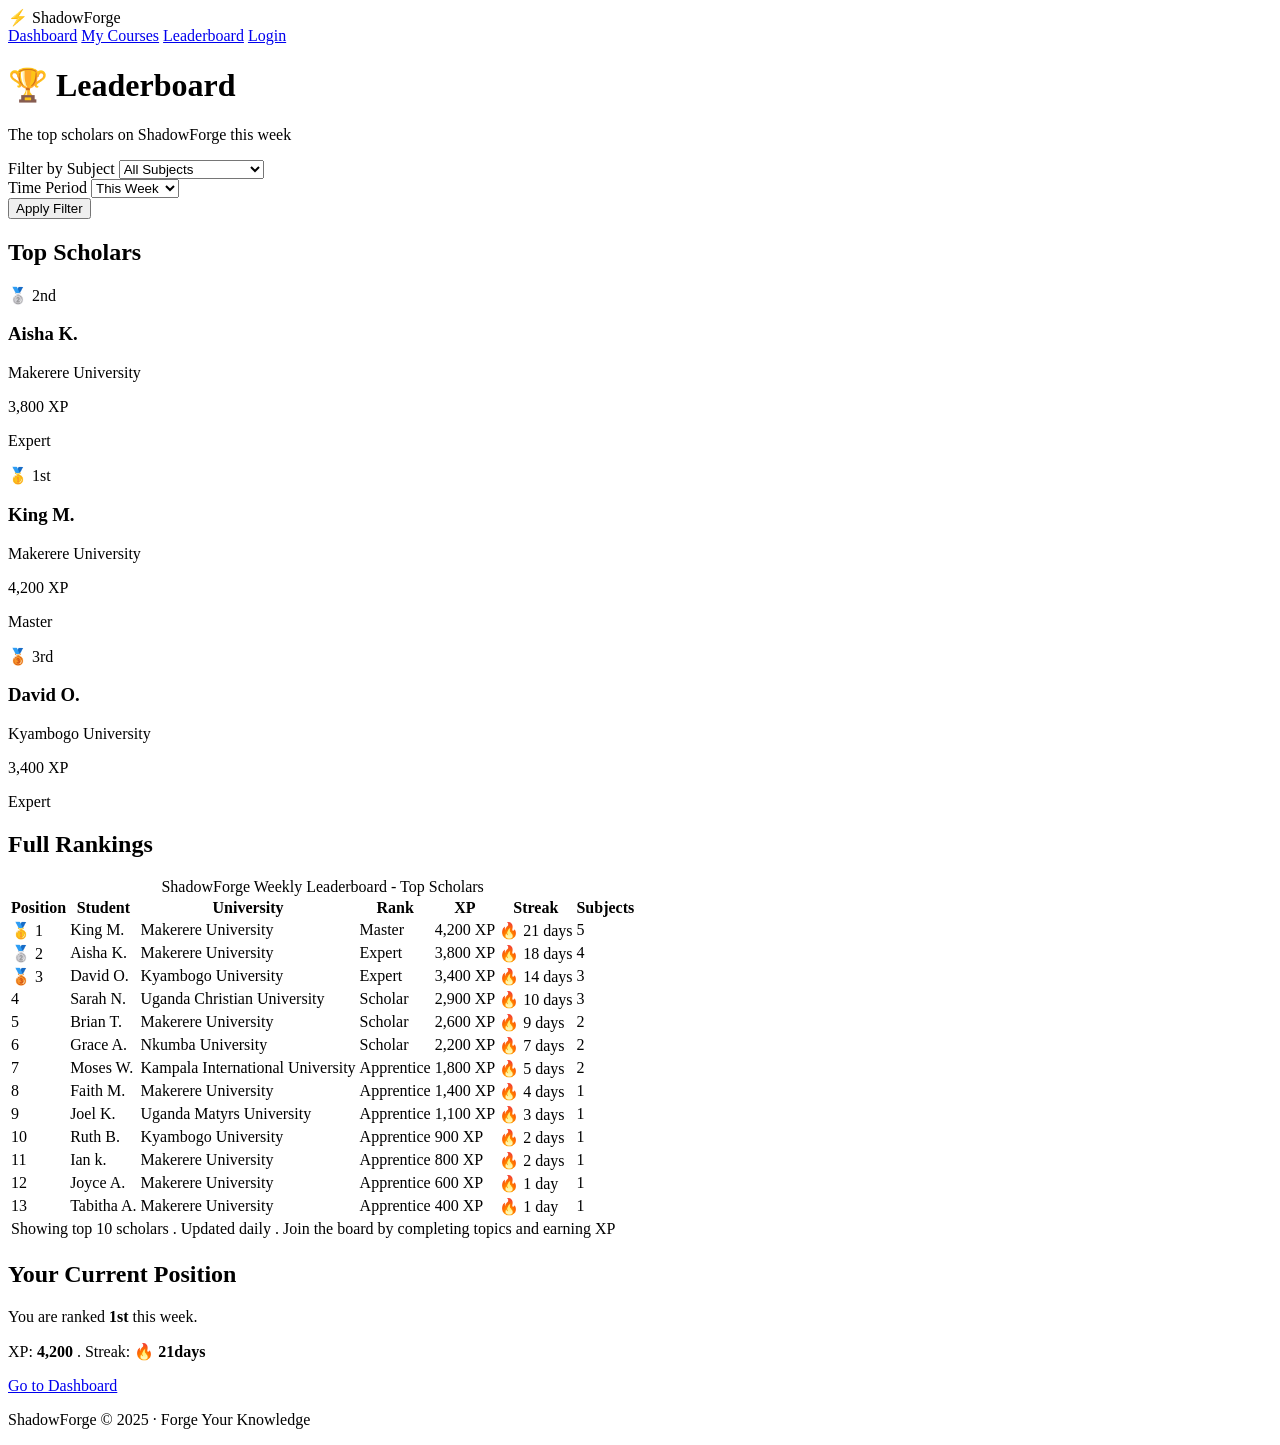
==== leaderboard.html @ e75fffbd "Initial commit - ShadowForge HTML module complete" ====
<!DOCTYPE html>
<html lang="en">

    <head>
        <meta charset="UTF-8">
        <meta name="viewport" content="width=device-width,initial-scale=1.0">
        <title>Leaderboard - ShadowForge</title>
        <link rel="stylesheet" href="css/style.css">
    </head>

    <body>

        <!-- ==== NAVIGATION ==== -->
         <nav>
            <div id="logo">⚡ ShadowForge</div>
            <div id="nav-links">
                <a href="index.html">Dashboard</a>
                <a href="#">My Courses</a>
                <a href="leaderboard.html">Leaderboard</a>
                <a href="login.html">Login</a>
            </div>
         </nav>

         <!-- ==== MAIN CONTENT ==== -->
          <main>

            <!-- Page Header -->
             <header id="page-header">
                <h1>🏆 Leaderboard</h1>
                <p>The top scholars on ShadowForge this week</p>
             </header>

             <!-- Filter Section -->
              <section id="leaderboard-filters">

                <form id="filter-form" action="#" method="GET">

                    <div class="form-group">
                        <label for="filter-subject">Filter by Subject</label>
                        <select id="filter-subject" name="subject">
                            <option value="all">All Subjects</option>
                            <option value="micro">Microeconomics</option>
                            <option value="stats">Satistics</option>
                            <option value="accounting">Financial Accounting</option>
                            <option value="law">Business Law</option>
                            <option value="org">Org. Behavior</option>
                        </select>
                    </div>

                    <div class="form-group">
                        <label for="filter-period">Time Period</label>
                        <select id="filter-period" name="period">
                            <option value="week">This Week</option>
                            <option value="month">This Month</option>
                            <option value="all">All Time</option>
                        </select>
                    </div>
                    
                    <button type="submit">Apply Filter</button>

                </form>

              </section>

              <!-- Top 3 Podium -->
               <section id="podium">
                <h2>Top Scholars</h2>

                <div id="podium-cards">

                    <article class="podium-card" id="second-place">
                        <p class="podium-position">🥈 2nd</p>
                        <h3>Aisha K.</h3>
                        <p class="podium-university">Makerere University</p>
                        <p class="podium-xp">3,800 XP</p>
                        <p class="podium-rank">Expert</p>
                    </article>

                    <article class="podium-card" id="first-place">
                        <p class="podium-position">🥇 1st</p>
                        <h3>King M.</h3>
                        <p class="podium-university">Makerere University</p>
                        <p class="podium-xp">4,200 XP</p>
                        <P class="podium-rank">Master</P>
                    </article>

                    <article class="podium-card" id="third-place">
                        <p class="podium-position">🥉 3rd</p>
                        <h3>David O.</h3>
                        <p class="podium-university">Kyambogo University</p>
                        <p class="podium-xp">3,400 XP</p>
                        <p class="podium-rank">Expert</p> 
                    </article>

                </div>
               </section>

               <!-- Full Leaderboard Table -->

               <h2>Full Rankings</h2>

                    <table id="leaderboard-table">
                        <caption>ShadowForge Weekly Leaderboard - Top Scholars</caption>

                        
                        

                        <thead>
                            <tr>
                                <th>Position</th>
                                <th>Student</th>
                                <th>University</th>
                                <th>Rank</th>
                                <th>XP</th>
                                <th>Streak</th>
                                <th>Subjects</th>
                            </tr>
                        </thead>

                        <tbody>

                            <tr class="leaderboard-row top-three">
                                <td>🥇 1</td>
                                <td>King M.</td>
                                <td>Makerere University</td>
                                <td>Master</td>
                                <td>4,200 XP</td>
                                <td>🔥 21 days</td>
                                <td>5</td>
                            </tr>

                            <tr class="leaderboard-row top-three">
                                <td>🥈 2</td>
                                <td>Aisha K.</td>
                                <td>Makerere University</td>
                                <td>Expert</td>
                                <td>3,800 XP</td>
                                <td>🔥 18 days</td>
                                <td>4</td>
                            </tr>

                            <tr class="leaderboard-row top-three">
                                <td>🥉 3</td>
                                <td>David O.</td>
                                <td>Kyambogo University</td>
                                <td>Expert</td>
                                <td>3,400 XP</td>
                                <td>🔥 14 days</td>
                                <td>3</td>
                            </tr>

                            <tr class="leaderboard-row">
                                <td> 4</td>
                                <td>Sarah N.</td>
                                <td>Uganda Christian University</td>
                                <td>Scholar</td>
                                <td>2,900 XP</td>
                                <td>🔥 10 days</td>
                                <td>3</td>
                            </tr>

                            <tr class="leaderboard-row">
                                <td>5</td>
                                <td>Brian T.</td>
                                <td>Makerere University</td>
                                <td>Scholar</td>
                                <td>2,600 XP</td>
                                <td>🔥 9 days</td>
                                <td>2</td>
                            </tr>

                            <tr class="leaderboard-row">
                                <td>6</td>
                                <td>Grace A.</td>
                                <td>Nkumba University</td>
                                <td>Scholar</td>
                                <td>2,200 XP</td>
                                <td>🔥 7 days</td>
                                <td>2</td>
                            </tr>

                            <tr class="leaderboard-row">
                                <td>7</td>
                                <td>Moses W.</td>
                                <td>Kampala International University</td>
                                <td>Apprentice</td>
                                <td>1,800 XP</td>
                                <td>🔥 5 days</td>
                                <td>2</td>
                            </tr>

                            <tr class="leaderboard-row">
                                <td>8</td>
                                <td>Faith M.</td>
                                <td>Makerere University</td>
                                <td>Apprentice</td>
                                <td>1,400 XP</td>
                                <td>🔥 4 days</td>
                                <td>1</td>
                            </tr>

                            <tr class="leaderboard-row">
                                <td>9</td>
                                <td>Joel K.</td>
                                <td>Uganda Matyrs University</td>
                                <td>Apprentice</td>
                                <td>1,100 XP</td>
                                <td>🔥 3 days</td>
                                <td>1</td>
                            </tr>

                            <tr class="leaderboard-row">
                                <td>10</td>
                                <td>Ruth B.</td>
                                <td>Kyambogo University</td>
                                <td>Apprentice</td>
                                <td>900 XP</td>
                                <td>🔥 2 days</td>
                                <td>1</td>
                            </tr>

                            <tr class="leaderboard-row">
                                <td>11</td>
                                <td>Ian k.</td>
                                <td>Makerere University</td>
                                <td>Apprentice</td>
                                <td>800 XP</td>
                                <td>🔥 2 days</td>
                                <td>1</td>
                            </tr>

                            <tr class="leaderboard-row">
                                <td>12</td>
                                <td>Joyce A.</td>
                                <td>Makerere University</td>
                                <td>Apprentice</td>
                                <td>600 XP</td>
                                <td>🔥 1 day</td>
                                <td>1</td>
                            </tr>

                            <tr class="leaderboard-row">
                                <td>13</td>
                                <td>Tabitha A.</td>
                                <td>Makerere University</td>
                                <td>Apprentice</td>
                                <td>400 XP</td>
                                <td>🔥 1 day</td>
                                <td>1</td>
                            </tr>


                        </tbody>

                        <tfoot>
                            <tr>
                                <td colspan="7">
                                    Showing top 10 scholars . Updated daily .
                                    Join the board by completing topics and earning XP
                                </td>
                            </tr>
                        </tfoot>

                    </table>

                </section>

                <!-- Your Position -->
                 <section id="your-position">
                    <h2>Your Current Position</h2>
                    <p>You are ranked <strong>1st</strong> this week.</p>
                    <p>XP: <strong>4,200</strong> . Streak: <strong>🔥 21days</strong></p>
                    <a href="index.html">Go to Dashboard</a>
                 </section>

          </main>
          
          <!-- ==== FOOTER ==== -->
           <footer>
            <p>ShadowForge &copy; 2025 &middot; Forge Your Knowledge</p>
           </footer>
    </body>

</html>
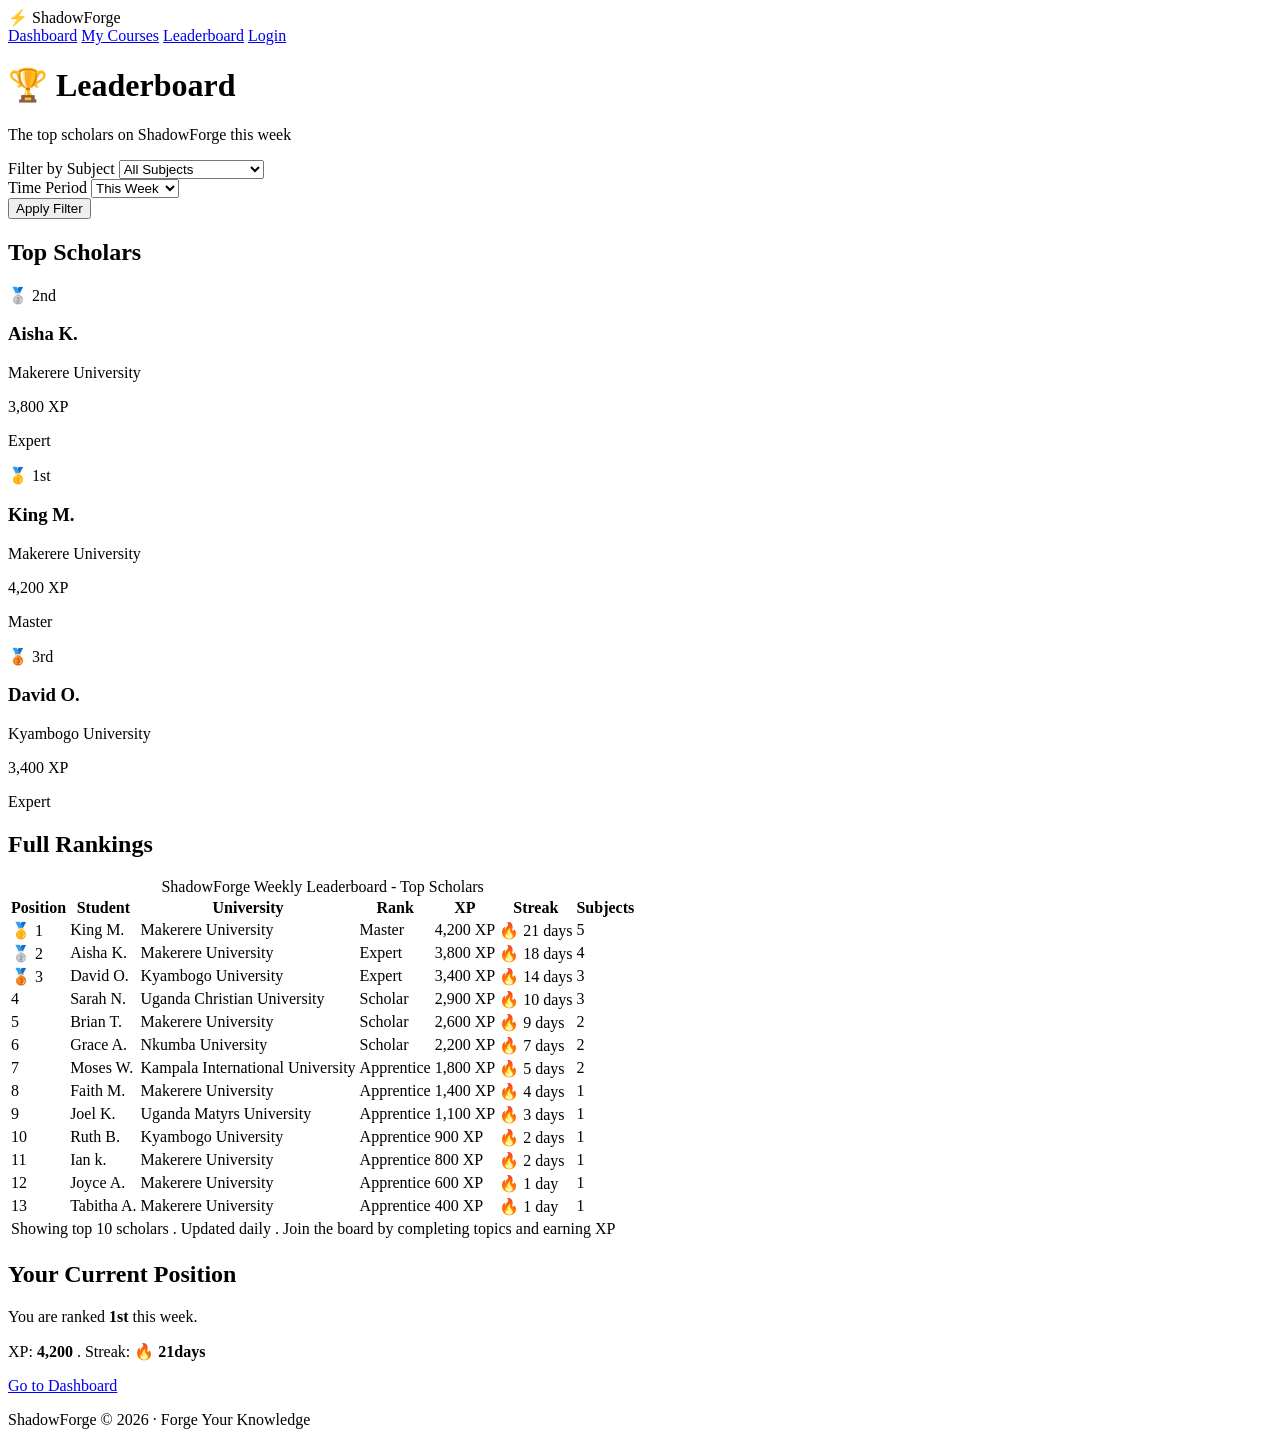
==== commit bf721645: "Day 7 review - clean HTML across all pages" ====
--- a/leaderboard.html
+++ b/leaderboard.html
@@ -1,284 +1,284 @@
 <!DOCTYPE html>
 <html lang="en">
 
-    <head>
-        <meta charset="UTF-8">
-        <meta name="viewport" content="width=device-width,initial-scale=1.0">
-        <title>Leaderboard - ShadowForge</title>
-        <link rel="stylesheet" href="css/style.css">
-    </head>
-
-    <body>
-
-        <!-- ==== NAVIGATION ==== -->
-         <nav>
-            <div id="logo">⚡ ShadowForge</div>
-            <div id="nav-links">
-                <a href="index.html">Dashboard</a>
-                <a href="#">My Courses</a>
-                <a href="leaderboard.html">Leaderboard</a>
-                <a href="login.html">Login</a>
+<head>
+    <meta charset="UTF-8">
+    <meta name="viewport" content="width=device-width,initial-scale=1.0">
+    <title>Leaderboard - ShadowForge</title>
+    <link rel="stylesheet" href="css/style.css">
+</head>
+
+<body>
+
+    <!-- ==== NAVIGATION ==== -->
+    <nav>
+        <div id="logo">⚡ ShadowForge</div>
+        <div id="nav-links">
+            <a href="index.html">Dashboard</a>
+            <a href="#">My Courses</a>
+            <a href="leaderboard.html">Leaderboard</a>
+            <a href="login.html">Login</a>
+        </div>
+    </nav>
+
+    <!-- ==== MAIN CONTENT ==== -->
+    <main>
+
+        <!-- Page Header -->
+        <header id="page-header">
+            <h1>🏆 Leaderboard</h1>
+            <p>The top scholars on ShadowForge this week</p>
+        </header>
+
+        <!-- Filter Section -->
+        <section id="leaderboard-filters">
+
+            <form id="filter-form" action="#" method="GET">
+
+                <div class="form-group">
+                    <label for="filter-subject">Filter by Subject</label>
+                    <select id="filter-subject" name="subject">
+                        <option value="all">All Subjects</option>
+                        <option value="micro">Microeconomics</option>
+                        <option value="stats">Satistics</option>
+                        <option value="accounting">Financial Accounting</option>
+                        <option value="law">Business Law</option>
+                        <option value="org">Org. Behavior</option>
+                    </select>
+                </div>
+
+                <div class="form-group">
+                    <label for="filter-period">Time Period</label>
+                    <select id="filter-period" name="period">
+                        <option value="week">This Week</option>
+                        <option value="month">This Month</option>
+                        <option value="all">All Time</option>
+                    </select>
+                </div>
+
+                <button type="submit">Apply Filter</button>
+
+            </form>
+
+        </section>
+
+        <!-- Top 3 Podium -->
+        <section id="podium">
+            <h2>Top Scholars</h2>
+
+            <div id="podium-cards">
+
+                <article class="podium-card" id="second-place">
+                    <p class="podium-position">🥈 2nd</p>
+                    <h3>Aisha K.</h3>
+                    <p class="podium-university">Makerere University</p>
+                    <p class="podium-xp">3,800 XP</p>
+                    <p class="podium-rank">Expert</p>
+                </article>
+
+                <article class="podium-card" id="first-place">
+                    <p class="podium-position">🥇 1st</p>
+                    <h3>King M.</h3>
+                    <p class="podium-university">Makerere University</p>
+                    <p class="podium-xp">4,200 XP</p>
+                    <P class="podium-rank">Master</P>
+                </article>
+
+                <article class="podium-card" id="third-place">
+                    <p class="podium-position">🥉 3rd</p>
+                    <h3>David O.</h3>
+                    <p class="podium-university">Kyambogo University</p>
+                    <p class="podium-xp">3,400 XP</p>
+                    <p class="podium-rank">Expert</p>
+                </article>
+
             </div>
-         </nav>
-
-         <!-- ==== MAIN CONTENT ==== -->
-          <main>
-
-            <!-- Page Header -->
-             <header id="page-header">
-                <h1>🏆 Leaderboard</h1>
-                <p>The top scholars on ShadowForge this week</p>
-             </header>
-
-             <!-- Filter Section -->
-              <section id="leaderboard-filters">
-
-                <form id="filter-form" action="#" method="GET">
-
-                    <div class="form-group">
-                        <label for="filter-subject">Filter by Subject</label>
-                        <select id="filter-subject" name="subject">
-                            <option value="all">All Subjects</option>
-                            <option value="micro">Microeconomics</option>
-                            <option value="stats">Satistics</option>
-                            <option value="accounting">Financial Accounting</option>
-                            <option value="law">Business Law</option>
-                            <option value="org">Org. Behavior</option>
-                        </select>
-                    </div>
-
-                    <div class="form-group">
-                        <label for="filter-period">Time Period</label>
-                        <select id="filter-period" name="period">
-                            <option value="week">This Week</option>
-                            <option value="month">This Month</option>
-                            <option value="all">All Time</option>
-                        </select>
-                    </div>
-                    
-                    <button type="submit">Apply Filter</button>
-
-                </form>
-
-              </section>
-
-              <!-- Top 3 Podium -->
-               <section id="podium">
-                <h2>Top Scholars</h2>
-
-                <div id="podium-cards">
-
-                    <article class="podium-card" id="second-place">
-                        <p class="podium-position">🥈 2nd</p>
-                        <h3>Aisha K.</h3>
-                        <p class="podium-university">Makerere University</p>
-                        <p class="podium-xp">3,800 XP</p>
-                        <p class="podium-rank">Expert</p>
-                    </article>
-
-                    <article class="podium-card" id="first-place">
-                        <p class="podium-position">🥇 1st</p>
-                        <h3>King M.</h3>
-                        <p class="podium-university">Makerere University</p>
-                        <p class="podium-xp">4,200 XP</p>
-                        <P class="podium-rank">Master</P>
-                    </article>
-
-                    <article class="podium-card" id="third-place">
-                        <p class="podium-position">🥉 3rd</p>
-                        <h3>David O.</h3>
-                        <p class="podium-university">Kyambogo University</p>
-                        <p class="podium-xp">3,400 XP</p>
-                        <p class="podium-rank">Expert</p> 
-                    </article>
-
-                </div>
-               </section>
-
-               <!-- Full Leaderboard Table -->
-
-               <h2>Full Rankings</h2>
-
-                    <table id="leaderboard-table">
-                        <caption>ShadowForge Weekly Leaderboard - Top Scholars</caption>
-
-                        
-                        
-
-                        <thead>
-                            <tr>
-                                <th>Position</th>
-                                <th>Student</th>
-                                <th>University</th>
-                                <th>Rank</th>
-                                <th>XP</th>
-                                <th>Streak</th>
-                                <th>Subjects</th>
-                            </tr>
-                        </thead>
-
-                        <tbody>
-
-                            <tr class="leaderboard-row top-three">
-                                <td>🥇 1</td>
-                                <td>King M.</td>
-                                <td>Makerere University</td>
-                                <td>Master</td>
-                                <td>4,200 XP</td>
-                                <td>🔥 21 days</td>
-                                <td>5</td>
-                            </tr>
-
-                            <tr class="leaderboard-row top-three">
-                                <td>🥈 2</td>
-                                <td>Aisha K.</td>
-                                <td>Makerere University</td>
-                                <td>Expert</td>
-                                <td>3,800 XP</td>
-                                <td>🔥 18 days</td>
-                                <td>4</td>
-                            </tr>
-
-                            <tr class="leaderboard-row top-three">
-                                <td>🥉 3</td>
-                                <td>David O.</td>
-                                <td>Kyambogo University</td>
-                                <td>Expert</td>
-                                <td>3,400 XP</td>
-                                <td>🔥 14 days</td>
-                                <td>3</td>
-                            </tr>
-
-                            <tr class="leaderboard-row">
-                                <td> 4</td>
-                                <td>Sarah N.</td>
-                                <td>Uganda Christian University</td>
-                                <td>Scholar</td>
-                                <td>2,900 XP</td>
-                                <td>🔥 10 days</td>
-                                <td>3</td>
-                            </tr>
-
-                            <tr class="leaderboard-row">
-                                <td>5</td>
-                                <td>Brian T.</td>
-                                <td>Makerere University</td>
-                                <td>Scholar</td>
-                                <td>2,600 XP</td>
-                                <td>🔥 9 days</td>
-                                <td>2</td>
-                            </tr>
-
-                            <tr class="leaderboard-row">
-                                <td>6</td>
-                                <td>Grace A.</td>
-                                <td>Nkumba University</td>
-                                <td>Scholar</td>
-                                <td>2,200 XP</td>
-                                <td>🔥 7 days</td>
-                                <td>2</td>
-                            </tr>
-
-                            <tr class="leaderboard-row">
-                                <td>7</td>
-                                <td>Moses W.</td>
-                                <td>Kampala International University</td>
-                                <td>Apprentice</td>
-                                <td>1,800 XP</td>
-                                <td>🔥 5 days</td>
-                                <td>2</td>
-                            </tr>
-
-                            <tr class="leaderboard-row">
-                                <td>8</td>
-                                <td>Faith M.</td>
-                                <td>Makerere University</td>
-                                <td>Apprentice</td>
-                                <td>1,400 XP</td>
-                                <td>🔥 4 days</td>
-                                <td>1</td>
-                            </tr>
-
-                            <tr class="leaderboard-row">
-                                <td>9</td>
-                                <td>Joel K.</td>
-                                <td>Uganda Matyrs University</td>
-                                <td>Apprentice</td>
-                                <td>1,100 XP</td>
-                                <td>🔥 3 days</td>
-                                <td>1</td>
-                            </tr>
-
-                            <tr class="leaderboard-row">
-                                <td>10</td>
-                                <td>Ruth B.</td>
-                                <td>Kyambogo University</td>
-                                <td>Apprentice</td>
-                                <td>900 XP</td>
-                                <td>🔥 2 days</td>
-                                <td>1</td>
-                            </tr>
-
-                            <tr class="leaderboard-row">
-                                <td>11</td>
-                                <td>Ian k.</td>
-                                <td>Makerere University</td>
-                                <td>Apprentice</td>
-                                <td>800 XP</td>
-                                <td>🔥 2 days</td>
-                                <td>1</td>
-                            </tr>
-
-                            <tr class="leaderboard-row">
-                                <td>12</td>
-                                <td>Joyce A.</td>
-                                <td>Makerere University</td>
-                                <td>Apprentice</td>
-                                <td>600 XP</td>
-                                <td>🔥 1 day</td>
-                                <td>1</td>
-                            </tr>
-
-                            <tr class="leaderboard-row">
-                                <td>13</td>
-                                <td>Tabitha A.</td>
-                                <td>Makerere University</td>
-                                <td>Apprentice</td>
-                                <td>400 XP</td>
-                                <td>🔥 1 day</td>
-                                <td>1</td>
-                            </tr>
-
-
-                        </tbody>
-
-                        <tfoot>
-                            <tr>
-                                <td colspan="7">
-                                    Showing top 10 scholars . Updated daily .
-                                    Join the board by completing topics and earning XP
-                                </td>
-                            </tr>
-                        </tfoot>
-
-                    </table>
-
-                </section>
-
-                <!-- Your Position -->
-                 <section id="your-position">
-                    <h2>Your Current Position</h2>
-                    <p>You are ranked <strong>1st</strong> this week.</p>
-                    <p>XP: <strong>4,200</strong> . Streak: <strong>🔥 21days</strong></p>
-                    <a href="index.html">Go to Dashboard</a>
-                 </section>
-
-          </main>
-          
-          <!-- ==== FOOTER ==== -->
-           <footer>
-            <p>ShadowForge &copy; 2025 &middot; Forge Your Knowledge</p>
-           </footer>
-    </body>
+        </section>
+
+        <!-- Full Leaderboard Table -->
+
+        <h2>Full Rankings</h2>
+
+        <table id="leaderboard-table">
+            <caption>ShadowForge Weekly Leaderboard - Top Scholars</caption>
+
+
+
+
+            <thead>
+                <tr>
+                    <th>Position</th>
+                    <th>Student</th>
+                    <th>University</th>
+                    <th>Rank</th>
+                    <th>XP</th>
+                    <th>Streak</th>
+                    <th>Subjects</th>
+                </tr>
+            </thead>
+
+            <tbody>
+
+                <tr class="leaderboard-row top-three">
+                    <td>🥇 1</td>
+                    <td>King M.</td>
+                    <td>Makerere University</td>
+                    <td>Master</td>
+                    <td>4,200 XP</td>
+                    <td>🔥 21 days</td>
+                    <td>5</td>
+                </tr>
+
+                <tr class="leaderboard-row top-three">
+                    <td>🥈 2</td>
+                    <td>Aisha K.</td>
+                    <td>Makerere University</td>
+                    <td>Expert</td>
+                    <td>3,800 XP</td>
+                    <td>🔥 18 days</td>
+                    <td>4</td>
+                </tr>
+
+                <tr class="leaderboard-row top-three">
+                    <td>🥉 3</td>
+                    <td>David O.</td>
+                    <td>Kyambogo University</td>
+                    <td>Expert</td>
+                    <td>3,400 XP</td>
+                    <td>🔥 14 days</td>
+                    <td>3</td>
+                </tr>
+
+                <tr class="leaderboard-row">
+                    <td> 4</td>
+                    <td>Sarah N.</td>
+                    <td>Uganda Christian University</td>
+                    <td>Scholar</td>
+                    <td>2,900 XP</td>
+                    <td>🔥 10 days</td>
+                    <td>3</td>
+                </tr>
+
+                <tr class="leaderboard-row">
+                    <td>5</td>
+                    <td>Brian T.</td>
+                    <td>Makerere University</td>
+                    <td>Scholar</td>
+                    <td>2,600 XP</td>
+                    <td>🔥 9 days</td>
+                    <td>2</td>
+                </tr>
+
+                <tr class="leaderboard-row">
+                    <td>6</td>
+                    <td>Grace A.</td>
+                    <td>Nkumba University</td>
+                    <td>Scholar</td>
+                    <td>2,200 XP</td>
+                    <td>🔥 7 days</td>
+                    <td>2</td>
+                </tr>
+
+                <tr class="leaderboard-row">
+                    <td>7</td>
+                    <td>Moses W.</td>
+                    <td>Kampala International University</td>
+                    <td>Apprentice</td>
+                    <td>1,800 XP</td>
+                    <td>🔥 5 days</td>
+                    <td>2</td>
+                </tr>
+
+                <tr class="leaderboard-row">
+                    <td>8</td>
+                    <td>Faith M.</td>
+                    <td>Makerere University</td>
+                    <td>Apprentice</td>
+                    <td>1,400 XP</td>
+                    <td>🔥 4 days</td>
+                    <td>1</td>
+                </tr>
+
+                <tr class="leaderboard-row">
+                    <td>9</td>
+                    <td>Joel K.</td>
+                    <td>Uganda Matyrs University</td>
+                    <td>Apprentice</td>
+                    <td>1,100 XP</td>
+                    <td>🔥 3 days</td>
+                    <td>1</td>
+                </tr>
+
+                <tr class="leaderboard-row">
+                    <td>10</td>
+                    <td>Ruth B.</td>
+                    <td>Kyambogo University</td>
+                    <td>Apprentice</td>
+                    <td>900 XP</td>
+                    <td>🔥 2 days</td>
+                    <td>1</td>
+                </tr>
+
+                <tr class="leaderboard-row">
+                    <td>11</td>
+                    <td>Ian k.</td>
+                    <td>Makerere University</td>
+                    <td>Apprentice</td>
+                    <td>800 XP</td>
+                    <td>🔥 2 days</td>
+                    <td>1</td>
+                </tr>
+
+                <tr class="leaderboard-row">
+                    <td>12</td>
+                    <td>Joyce A.</td>
+                    <td>Makerere University</td>
+                    <td>Apprentice</td>
+                    <td>600 XP</td>
+                    <td>🔥 1 day</td>
+                    <td>1</td>
+                </tr>
+
+                <tr class="leaderboard-row">
+                    <td>13</td>
+                    <td>Tabitha A.</td>
+                    <td>Makerere University</td>
+                    <td>Apprentice</td>
+                    <td>400 XP</td>
+                    <td>🔥 1 day</td>
+                    <td>1</td>
+                </tr>
+
+
+            </tbody>
+
+            <tfoot>
+                <tr>
+                    <td colspan="7">
+                        Showing top 10 scholars . Updated daily .
+                        Join the board by completing topics and earning XP
+                    </td>
+                </tr>
+            </tfoot>
+
+        </table>
+
+        </section>
+
+        <!-- Your Position -->
+        <section id="your-position">
+            <h2>Your Current Position</h2>
+            <p>You are ranked <strong>1st</strong> this week.</p>
+            <p>XP: <strong>4,200</strong> . Streak: <strong>🔥 21days</strong></p>
+            <a href="index.html">Go to Dashboard</a>
+        </section>
+
+    </main>
+
+    <!-- ==== FOOTER ==== -->
+    <footer>
+        <p>ShadowForge &copy; 2026 &middot; Forge Your Knowledge</p>
+    </footer>
+</body>
 
 </html>
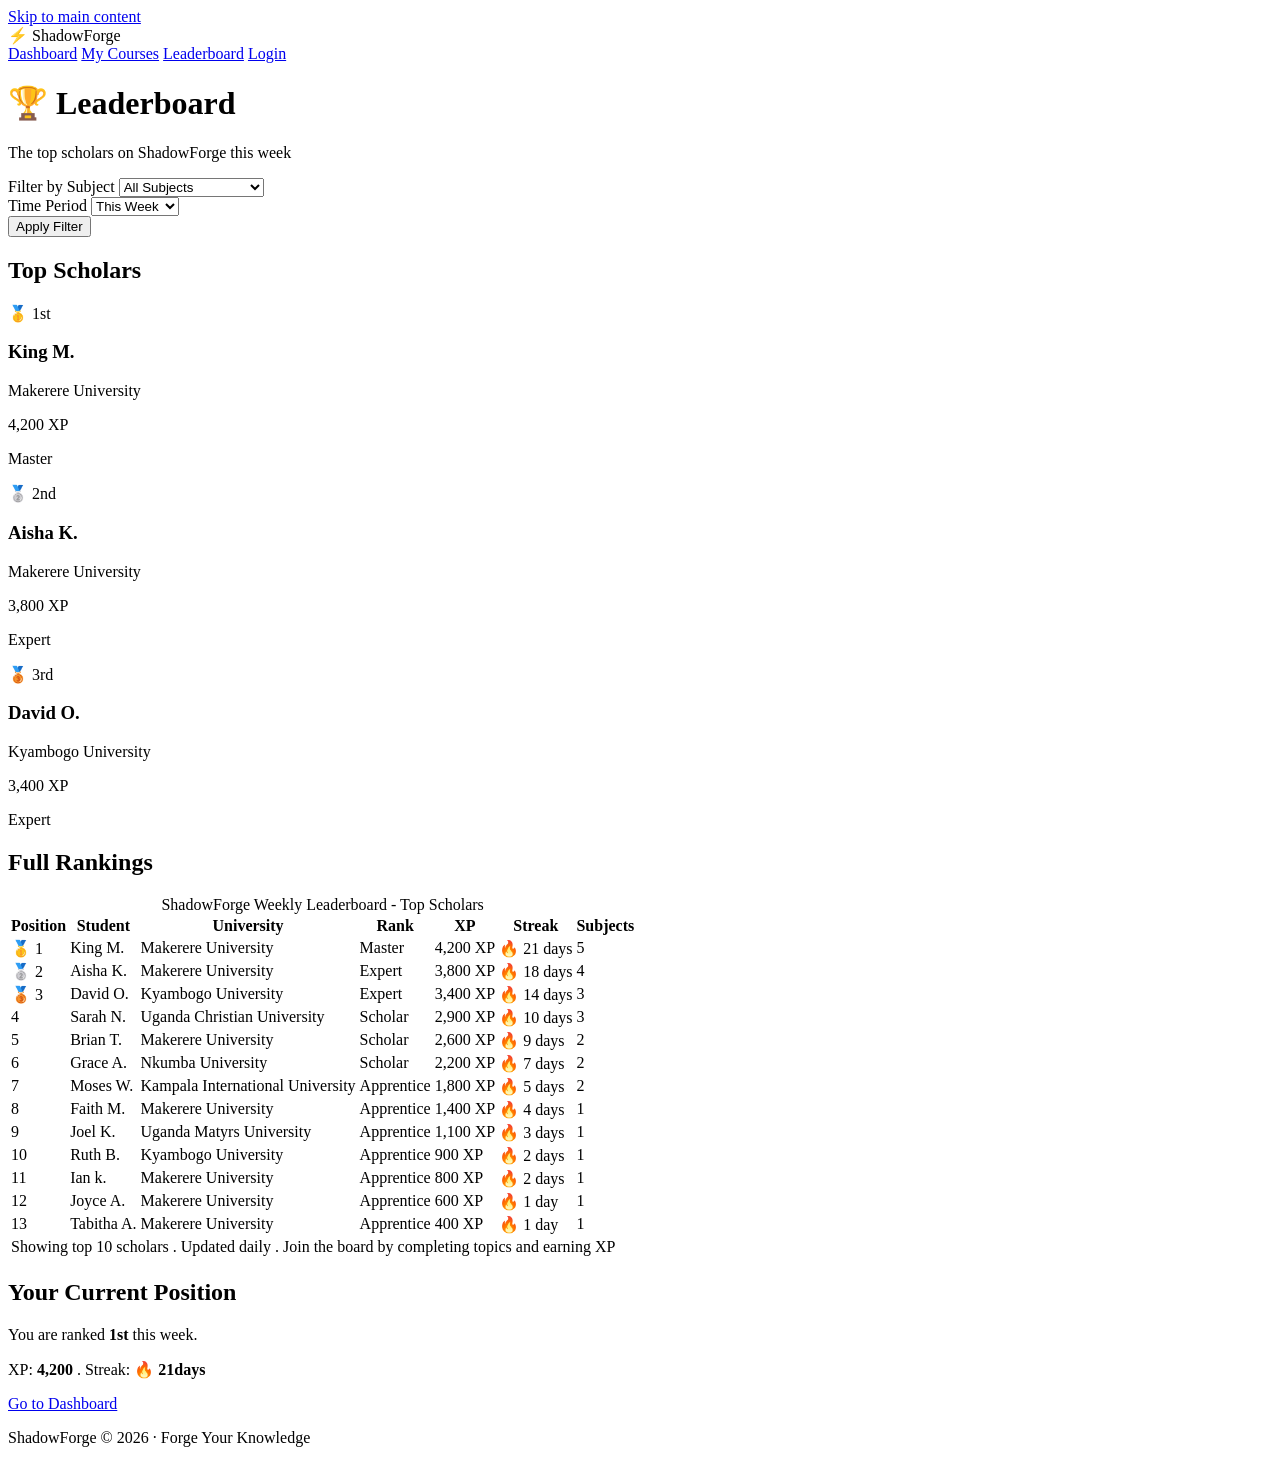
==== commit 511eaa56: "Day 8 - accessibility improvements and meta tags added" ====
--- a/leaderboard.html
+++ b/leaderboard.html
@@ -4,11 +4,35 @@
 <head>
     <meta charset="UTF-8">
     <meta name="viewport" content="width=device-width,initial-scale=1.0">
+
+    <!-- Page identity -->
     <title>Leaderboard - ShadowForge</title>
+    <meta name="description"
+        content="See the top scholars on ShadowForge. Complete for XP,streaks,and the number one position.">
+    <meta name="author" content="King">
+
+    <!-- Browser Styling -->
+    <meta name="theme color" content="#020408">
+    <link rel="icon" type="image/x-icon" href="favicon.ico?v=2">
+
+    <!-- Social Sharing -->
+    <meta property="og:title" content="ShadowForge - Forge Your Knowledge">
+    <meta property="og:description" content="AI-powered gamified learning for university students.">
+    <meta property="og:type" content="website">
+    <meta property="og:url" content="https://shadowforge.com">
+
+    <meta name="twitter:card" content="summary_large_image">
+    <meta name="twitter:title" content="ShadowForge - Forge Your Knowledge">
+    <meta name="twitter:description" content="AI-powered gamified learning for university students.">
+
+    <!-- Stylesheet -->
     <link rel="stylesheet" href="css/style.css">
 </head>
 
 <body>
+
+    <!-- Skip link - first thing in body, before nav -->
+    <a href="#main-content" id="skip-link">Skip to main content</a>
 
     <!-- ==== NAVIGATION ==== -->
     <nav>
@@ -22,7 +46,7 @@
     </nav>
 
     <!-- ==== MAIN CONTENT ==== -->
-    <main>
+    <main id="main-content">
 
         <!-- Page Header -->
         <header id="page-header">
@@ -65,8 +89,15 @@
         <!-- Top 3 Podium -->
         <section id="podium">
             <h2>Top Scholars</h2>
-
             <div id="podium-cards">
+
+                <article class="podium-card" id="first-place">
+                    <p class="podium-position">🥇 1st</p>
+                    <h3>King M.</h3>
+                    <p class="podium-university">Makerere University</p>
+                    <p class="podium-xp">4,200 XP</p>
+                    <P class="podium-rank">Master</P>
+                </article>
 
                 <article class="podium-card" id="second-place">
                     <p class="podium-position">🥈 2nd</p>
@@ -74,14 +105,6 @@
                     <p class="podium-university">Makerere University</p>
                     <p class="podium-xp">3,800 XP</p>
                     <p class="podium-rank">Expert</p>
-                </article>
-
-                <article class="podium-card" id="first-place">
-                    <p class="podium-position">🥇 1st</p>
-                    <h3>King M.</h3>
-                    <p class="podium-university">Makerere University</p>
-                    <p class="podium-xp">4,200 XP</p>
-                    <P class="podium-rank">Master</P>
                 </article>
 
                 <article class="podium-card" id="third-place">
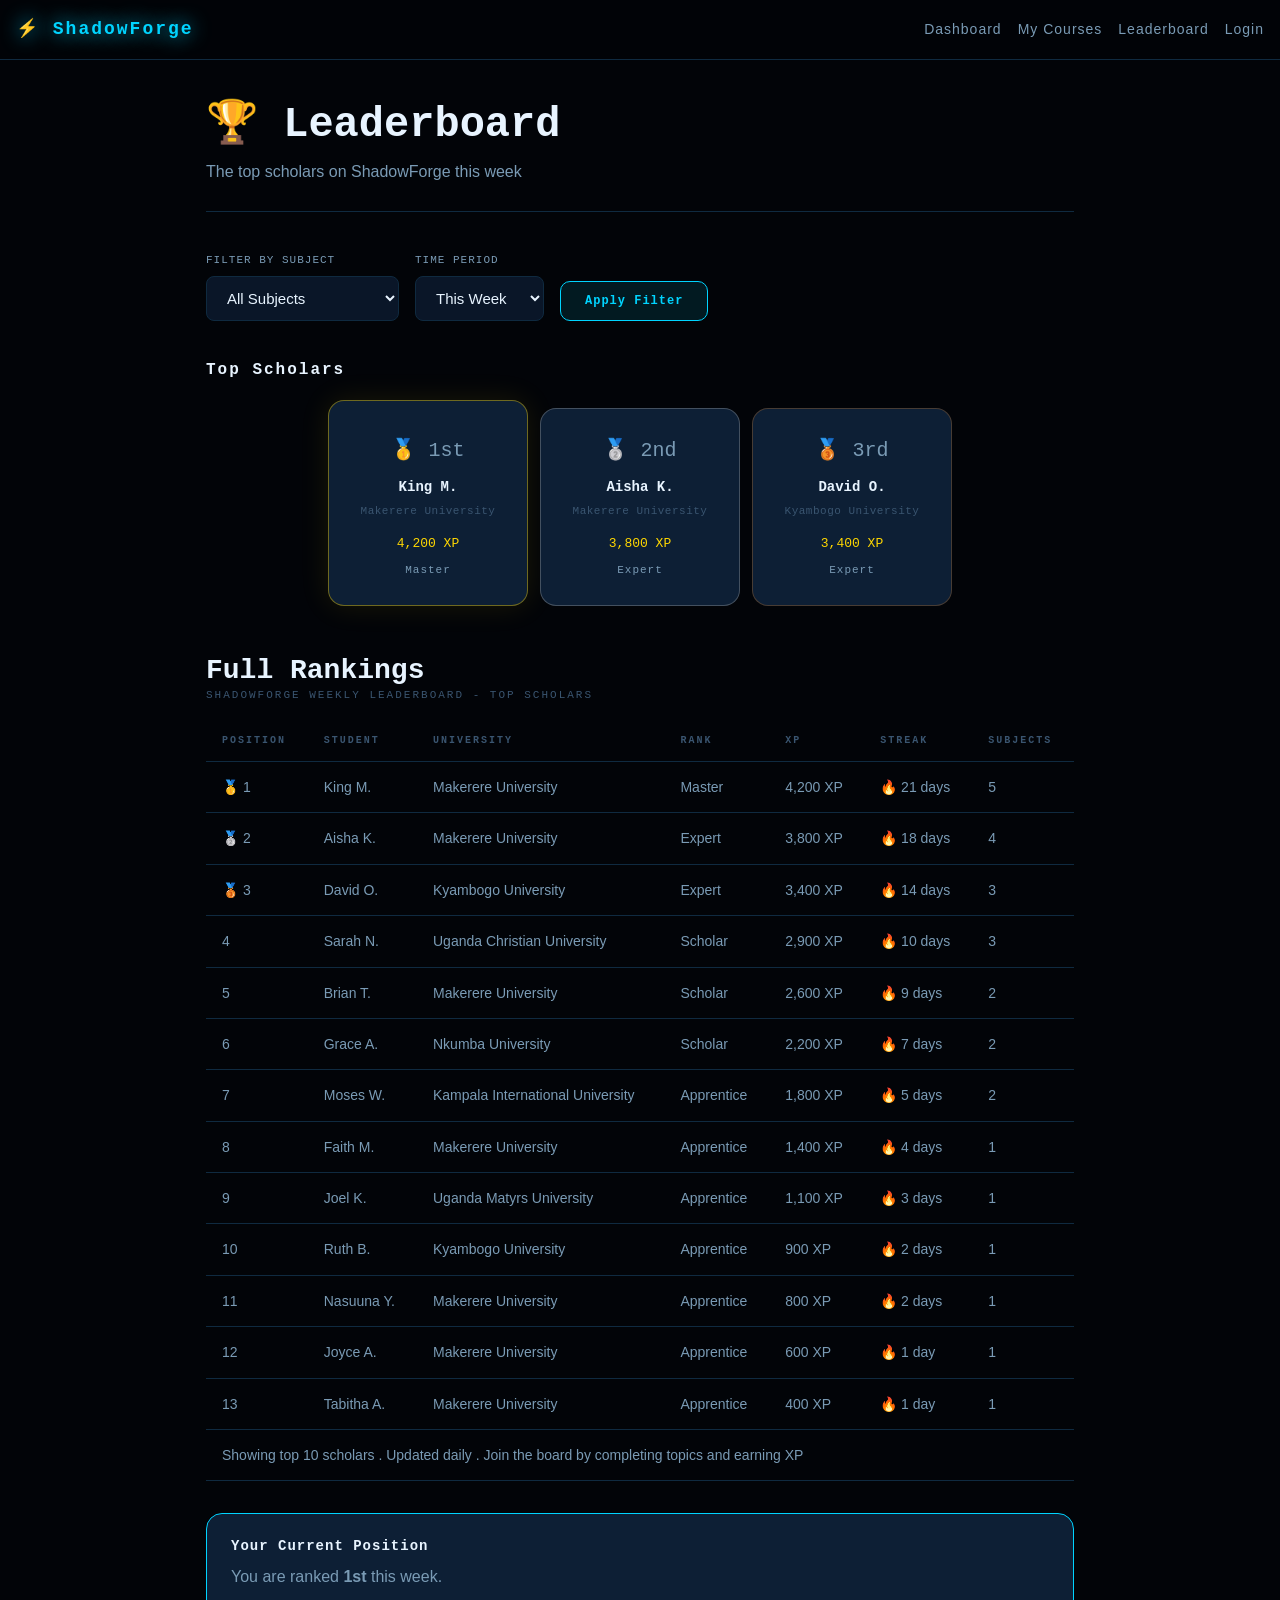
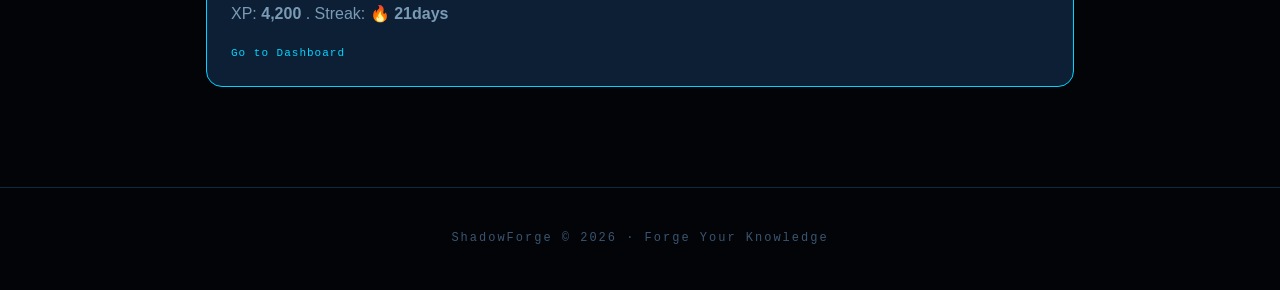
==== commit 30aafc19: "Day 13 - Flexbox layouts applied to topic, quiz, and leaderboard pages" ====
--- a/leaderboard.html
+++ b/leaderboard.html
@@ -244,7 +244,7 @@
 
                 <tr class="leaderboard-row">
                     <td>11</td>
-                    <td>Ian k.</td>
+                    <td>Nasuuna Y.</td>
                     <td>Makerere University</td>
                     <td>Apprentice</td>
                     <td>800 XP</td>
--- a/css/style.css
+++ b/css/style.css
@@ -0,0 +1,1734 @@
+/* ============================================
+   SHADOWFORGE — MAIN STYLESHEET
+   Cleaned Version
+   ============================================ */
+
+
+/* ── DESIGN TOKENS ── */
+:root {
+
+    /* Backgrounds */
+    --bg-void: #020408;
+    --bg-deep: #060d14;
+    --bg-surface: #0a1628;
+    --bg-card: #0d1f35;
+    --bg-card-hover: #112540;
+
+
+    /* Neon Accent Colors */
+    --neon-cyan: #00d4ff;
+    --neon-purple: #7b2fff;
+    --neon-gold: #ffd700;
+    --neon-green: #00ff88;
+    --neon-red: #ff3366;
+
+
+    /* Text Colors */
+    --text-primary: #e8f4ff;
+    --text-secondary: #7a9bb5;
+    --text-dim: #3a5570;
+
+
+    /* Borders */
+    --border-dim: #0f2a40;
+
+
+    /* Typography */
+    --font-display: 'Orbitron', monospace;
+    --font-body: 'Rajdhani', sans-serif;
+
+
+    /* Spacing */
+    --space-sm: 8px;
+    --space-md: 16px;
+    --space-lg: 24px;
+    --space-xl: 40px;
+
+}
+
+
+/* ── RESET & BASE ── */
+
+* {
+    margin: 0;
+    padding: 0;
+    box-sizing: border-box;
+}
+
+
+html {
+    scroll-behavior: smooth;
+}
+
+
+body {
+
+    background: var(--bg-void);
+    color: var(--text-primary);
+
+    font-family: var(--font-body);
+    font-size: 16px;
+
+    line-height: 1.6;
+
+    min-height: 100vh;
+
+}
+
+
+/* ── GOOGLE FONTS ── */
+
+@import url('https://fonts.googleapis.com/css2?family=Orbitron:wght@400;600;700;900&family=Rajdhani:wght@300;400;500;600&display=swap'
+);
+
+
+
+/* ── TYPOGRAPHY ── */
+
+
+h1,
+h2,
+h3,
+h4,
+h5,
+h6 {
+
+    font-family: var(--font-display);
+
+    font-weight: 700;
+
+    line-height: 1.2;
+
+    color: var(--text-primary);
+
+}
+
+
+h1 {
+    font-size: clamp(24px, 5vw, 42px);
+}
+
+
+h2 {
+    font-size: clamp(18px, 4vw, 28px);
+}
+
+
+h3 {
+    font-size: clamp(14px, 3vw, 20px);
+}
+
+
+
+p {
+
+    color: var(--text-secondary);
+
+    font-size: clamp(14px, 2.5vw, 16px);
+
+    line-height: 1.8;
+
+}
+
+
+
+a {
+
+    color: var(--neon-cyan);
+
+    text-decoration: none;
+
+    transition: opacity .2s ease;
+
+}
+
+
+a:hover {
+
+    opacity: .8;
+
+}
+
+
+
+
+
+/* ── NAVIGATION FLEXBOX ── */
+
+
+nav {
+
+    display: flex;
+
+    align-items: center;
+
+    justify-content: space-between;
+
+
+    padding: 0 var(--space-md);
+
+    height: 60px;
+
+
+    background: rgba(2, 4, 8, .95);
+
+    backdrop-filter: blur(20px);
+
+
+    border-bottom: 1px solid var(--border-dim);
+
+
+    position: sticky;
+
+    top: 0;
+
+    z-index: 100;
+
+}
+
+
+
+#logo {
+
+    font-family: var(--font-display);
+
+    font-size: clamp(14px, 4vw, 18px);
+
+    font-weight: 900;
+
+
+    color: var(--neon-cyan);
+
+
+    text-shadow: 0 0 20px var(--neon-cyan);
+
+
+    letter-spacing: 2px;
+
+
+    cursor: pointer;
+
+}
+
+
+
+
+#nav-links {
+
+    display: flex;
+
+    align-items: center;
+
+    gap: var(--space-md);
+
+}
+
+
+
+#nav-links a {
+
+
+    color: var(--text-secondary);
+
+
+    font-family: var(--font-body);
+
+
+    font-size: 14px;
+
+
+    letter-spacing: 1px;
+
+
+    transition: color .2s ease;
+
+}
+
+
+
+#nav-links a:hover {
+
+    color: var(--neon-cyan);
+
+}
+
+
+
+
+
+/* ── MAIN LAYOUT ── */
+
+
+main {
+
+    max-width: 900px;
+
+    margin: 0 auto;
+
+    padding: var(--space-xl) var(--space-md);
+
+}
+
+
+
+
+
+
+/* ── HERO SECTION FLEXBOX ── */
+
+
+#hero {
+
+
+    display: flex;
+
+    flex-direction: column;
+
+    align-items: flex-start;
+
+
+    padding: 60px 0 40px;
+
+
+    border-bottom: 1px solid var(--border-dim);
+
+
+    margin-bottom: 40px;
+
+
+}
+
+
+
+#hero h1 {
+
+
+    font-size: clamp(28px, 6vw, 52px);
+
+
+    font-weight: 900;
+
+
+    margin-bottom: 12px;
+
+
+    letter-spacing: 2px;
+
+
+}
+
+
+
+#hero h1 span {
+
+
+    color: var(--neon-cyan);
+
+
+    text-shadow: 0 0 30px var(--neon-cyan);
+
+
+}
+
+
+
+#hero p {
+
+
+    font-size: clamp(15px, 3vw, 18px);
+
+
+    color: var(--text-secondary);
+
+
+    margin-bottom: 28px;
+
+
+    max-width: 500px;
+
+
+}
+
+/* ── BUTTONS ── */
+
+
+button,
+.btn {
+
+    display: inline-flex;
+
+    align-items: center;
+
+    justify-content: center;
+
+
+    gap: var(--space-sm);
+
+
+    background: rgba(0, 212, 255, 0.1);
+
+
+    border: 1px solid var(--neon-cyan);
+
+
+    border-radius: 10px;
+
+
+    padding: 12px 24px;
+
+
+    font-family: var(--font-display);
+
+
+    font-size: clamp(10px, 2.5vw, 12px);
+
+
+    font-weight: 700;
+
+
+    color: var(--neon-cyan);
+
+
+    cursor: pointer;
+
+
+    letter-spacing: 1px;
+
+
+    transition: all .25s ease;
+
+}
+
+
+
+button:hover,
+.btn:hover {
+
+
+    background: rgba(0, 212, 255, 0.2);
+
+
+    box-shadow: 0 0 20px rgba(0, 212, 255, .3);
+
+
+    transform: translateY(-2px);
+
+}
+
+
+
+
+
+/* ── COURSES SECTION ── */
+
+
+#courses {
+
+
+    margin-top: 40px;
+
+
+}
+
+
+
+.section-header {
+
+
+    display: flex;
+
+
+    align-items: center;
+
+
+    gap: 16px;
+
+
+    margin-bottom: 24px;
+
+
+}
+
+
+
+.section-header h2 {
+
+
+    font-size: clamp(13px, 3vw, 16px);
+
+
+    letter-spacing: 2px;
+
+
+    white-space: nowrap;
+
+
+    color: var(--text-primary);
+
+
+}
+
+
+
+.section-line {
+
+
+    flex: 1;
+
+
+    height: 1px;
+
+
+    background: var(--border-dim);
+
+
+}
+
+
+
+
+
+/* ── COURSES GRID FLEXBOX ── */
+
+
+.courses-grid {
+
+
+    display: flex;
+
+
+    flex-wrap: wrap;
+
+
+    gap: 16px;
+
+
+}
+
+
+
+
+
+/* ── COURSE CARD ── */
+
+
+.course-card {
+
+
+    flex: 1;
+
+
+    min-width: 260px;
+
+
+    background: var(--bg-card);
+
+
+    border: 1px solid var(--border-dim);
+
+
+    border-radius: 16px;
+
+
+    padding: 24px;
+
+
+    margin-bottom: 16px;
+
+
+    transition: all .3s ease;
+
+
+    cursor: pointer;
+
+
+    position: relative;
+
+
+    overflow: hidden;
+
+
+    display: flex;
+
+
+    flex-direction: column;
+
+
+}
+
+
+
+
+
+/* Top glow line effect */
+
+
+.course-card::before {
+
+
+    content: '';
+
+
+    position: absolute;
+
+
+    top: 0;
+
+
+    left: 0;
+
+
+    right: 0;
+
+
+    height: 2px;
+
+
+    background: linear-gradient(90deg,
+
+            transparent,
+
+            var(--neon-cyan),
+
+            transparent);
+
+
+    opacity: 0;
+
+
+    transition: opacity .3s ease;
+
+
+}
+
+
+
+.course-card:hover::before {
+
+
+    opacity: 1;
+
+
+}
+
+
+
+.course-card:hover {
+
+
+    background: var(--bg-card-hover);
+
+
+    border-color: rgba(0, 212, 255, .4);
+
+
+    transform: translateY(-4px);
+
+
+    box-shadow:
+
+
+        0 12px 40px rgba(0, 212, 255, .1),
+
+        0 0 0 1px rgba(0, 212, 255, .1);
+
+
+}
+
+
+
+
+.course-card h3 {
+
+
+    font-size: clamp(13px, 3vw, 16px);
+
+
+    font-weight: 700;
+
+
+    letter-spacing: 1px;
+
+
+    margin-bottom: 8px;
+
+
+    color: var(--text-primary);
+
+
+}
+
+
+
+.course-card p {
+
+
+    font-size: 13px;
+
+
+    color: var(--text-secondary);
+
+
+    margin-bottom: 6px;
+
+
+    font-family: var(--font-body);
+
+
+}
+
+
+
+
+
+/* Pushes button to bottom of card */
+
+
+.course-card a {
+
+
+    display: inline-block;
+
+
+    margin-top: auto;
+
+
+    padding: 10px 20px;
+
+
+    background: rgba(0, 212, 255, .08);
+
+
+    border: 1px solid rgba(0, 212, 255, .3);
+
+
+    border-radius: 8px;
+
+
+    font-family: var(--font-display);
+
+
+    font-size: 11px;
+
+
+    font-weight: 700;
+
+
+    color: var(--neon-cyan);
+
+
+    letter-spacing: 1px;
+
+
+    transition: all .2s ease;
+
+
+}
+
+
+
+.course-card a:hover {
+
+
+    background: rgba(0, 212, 255, .15);
+
+
+    box-shadow: 0 0 15px rgba(0, 212, 255, .3);
+
+
+}
+
+
+
+
+
+/* ── COMING SOON CARD ── */
+
+
+.course-card.coming-soon {
+
+
+    opacity: .4;
+
+
+    cursor: default;
+
+
+    pointer-events: none;
+
+
+}
+
+
+
+.coming-soon-badge {
+
+
+    display: inline-flex;
+
+
+    align-items: center;
+
+
+    gap: 6px;
+
+
+    background: var(--bg-surface);
+
+
+    border: 1px solid var(--border-dim);
+
+
+    border-radius: 20px;
+
+
+    padding: 4px 12px;
+
+
+    font-size: 10px;
+
+
+    font-family: var(--font-display);
+
+
+    color: var(--text-dim);
+
+
+    letter-spacing: 1px;
+
+
+    margin-top: 12px;
+
+
+}
+
+
+
+
+
+/* ── SKIP LINK ── */
+
+
+#skip-link {
+
+
+    position: absolute;
+
+
+    top: -100px;
+
+
+    left: 0;
+
+
+    background: var(--neon-cyan);
+
+
+    color: var(--bg-void);
+
+
+    padding: var(--space-sm) var(--space-md);
+
+
+    font-weight: 700;
+
+
+    z-index: 9999;
+
+
+    transition: top .2s;
+
+
+}
+
+
+
+#skip-link:focus {
+
+
+    top: 0;
+
+
+}
+
+
+
+
+
+/* ── BREADCRUMB FLEXBOX ── */
+
+
+#breadcrumb {
+
+
+    display: flex;
+
+
+    align-items: center;
+
+
+    gap: 8px;
+
+
+    padding: 14px 24px;
+
+
+    border-bottom: 1px solid var(--border-dim);
+
+
+    font-size: 11px;
+
+
+    font-family: var(--font-display);
+
+
+    letter-spacing: 1px;
+
+
+}
+
+
+
+#breadcrumb a {
+
+
+    color: var(--text-dim);
+
+
+    transition: color .2s;
+
+
+}
+
+
+
+#breadcrumb a:hover {
+
+
+    color: var(--neon-cyan);
+
+
+}
+
+
+
+#breadcrumb span {
+
+
+    color: var(--text-primary);
+
+
+}
+
+
+
+/* ── FOOTER FLEXBOX ── */
+
+
+footer {
+
+
+    display: flex;
+
+
+    align-items: center;
+
+
+    justify-content: center;
+
+
+    padding: 40px 24px;
+
+
+    margin-top: 60px;
+
+
+    border-top: 1px solid var(--border-dim);
+
+
+}
+
+
+
+footer p {
+
+
+    font-size: 12px;
+
+
+    color: var(--text-dim);
+
+
+    font-family: var(--font-display);
+
+
+    letter-spacing: 2px;
+
+
+}
+
+
+
+
+
+/* ── AUTH PAGES — LOGIN AND SIGNUP ── */
+
+
+#auth-main {
+
+
+    display: flex;
+
+
+    align-items: center;
+
+
+    justify-content: center;
+
+
+    min-height: calc(100vh - 120px);
+
+
+    padding: 40px 20px;
+
+
+}
+
+
+
+
+
+#login-box,
+#signup-box {
+
+
+    width: 100%;
+
+
+    max-width: 420px;
+
+
+    background: var(--bg-card);
+
+
+    border: 1px solid var(--border-dim);
+
+
+    border-radius: 20px;
+
+
+    padding: 40px;
+
+
+}
+
+
+
+
+
+#login-heading,
+#signup-heading {
+
+
+    margin-bottom: 32px;
+
+
+}
+
+
+
+
+
+#login-heading h1,
+#signup-heading h1 {
+
+
+    font-size: clamp(20px, 4vw, 28px);
+
+
+    margin-bottom: 8px;
+
+
+}
+
+
+
+
+
+/* ── FORM STRUCTURE ── */
+
+
+.form-group {
+
+
+    display: flex;
+
+
+    flex-direction: column;
+
+
+    gap: 6px;
+
+
+    margin-bottom: 20px;
+
+
+}
+
+
+
+
+
+.form-group label {
+
+
+    font-family: var(--font-display);
+
+
+    font-size: 11px;
+
+
+    letter-spacing: 1px;
+
+
+    color: var(--text-secondary);
+
+
+    text-transform: uppercase;
+
+
+}
+
+
+
+
+
+.form-group input,
+.form-group select {
+
+
+    background: var(--bg-surface);
+
+
+    border: 1px solid var(--border-dim);
+
+
+    border-radius: 8px;
+
+
+    padding: 12px 16px;
+
+
+    color: var(--text-primary);
+
+
+    font-family: var(--font-body);
+
+
+    font-size: 15px;
+
+
+    transition: border-color .2s ease;
+
+
+    width: 100%;
+
+
+}
+
+
+
+
+
+.form-group input:focus,
+.form-group select:focus {
+
+
+    outline: none;
+
+
+    border-color: var(--neon-cyan);
+
+
+    box-shadow: 0 0 0 3px rgba(0, 212, 255, .1);
+
+
+}
+
+
+
+
+
+.form-group input::placeholder {
+
+
+    color: var(--text-dim);
+
+
+}
+
+
+
+
+
+#auth-switch {
+
+
+    text-align: center;
+
+
+    margin-top: 24px;
+
+
+    font-size: 14px;
+
+
+    color: var(--text-secondary);
+
+
+}
+
+
+
+
+
+/* ── LEADERBOARD PAGE HEADER ── */
+
+
+#page-header {
+
+
+    display: flex;
+
+
+    flex-direction: column;
+
+
+    gap: 8px;
+
+
+    margin-bottom: 40px;
+
+
+    padding-bottom: 24px;
+
+
+    border-bottom: 1px solid var(--border-dim);
+
+
+}
+
+
+
+
+
+/* ── LEADERBOARD FILTERS ── */
+
+
+#leaderboard-filters form {
+
+
+    display: flex;
+
+
+    align-items: flex-end;
+
+
+    gap: 16px;
+
+
+    flex-wrap: wrap;
+
+
+    margin-bottom: 40px;
+
+
+}
+
+
+
+
+
+
+
+
+#leaderboard-filters .form-group {
+
+
+    margin-bottom: 0;
+
+
+}
+
+
+/* ══════════════════════════════════════════
+   TOPIC PAGE
+══════════════════════════════════════════ */
+
+/* Topic Header */
+#topic-header {
+    display: flex;
+    flex-direction: column;
+    gap: 8px;
+    padding: 40px 0 24px;
+    border-bottom: 1px solid var(--border-dim);
+    margin-bottom: 32px;
+}
+
+#topic-header h1 {
+    font-size: clamp(22px, 5vw, 36px);
+    font-weight: 900;
+    letter-spacing: 1px;
+}
+
+#topic-header p {
+    color: var(--text-secondary);
+    font-size: 15px;
+}
+
+/* XP Badge */
+.xp-badge {
+    display: inline-flex;
+    align-items: center;
+    gap: 6px;
+    background: rgba(255, 215, 0, 0.1);
+    border: 1px solid rgba(255, 215, 0, 0.3);
+    border-radius: 20px;
+    padding: 4px 14px;
+    font-family: var(--font-display);
+    font-size: 11px;
+    color: var(--neon-gold);
+    letter-spacing: 1px;
+    width: fit-content;
+}
+
+/* Mode Tabs */
+#mode-tabs {
+    display: flex;
+    gap: 4px;
+    background: var(--bg-surface);
+    border: 1px solid var(--border-dim);
+    border-radius: 12px;
+    padding: 4px;
+    margin-bottom: 28px;
+}
+
+#mode-tabs button,
+#mode-tabs a {
+    flex: 1;
+    padding: 10px 8px;
+    border-radius: 8px;
+    border: none;
+    background: transparent;
+    color: var(--text-secondary);
+    font-family: var(--font-display);
+    font-size: clamp(9px, 2.5vw, 11px);
+    font-weight: 700;
+    cursor: pointer;
+    transition: all 0.25s ease;
+    letter-spacing: 0.5px;
+    text-transform: uppercase;
+    text-align: center;
+    text-decoration: none;
+    display: flex;
+    align-items: center;
+    justify-content: center;
+}
+
+#mode-tabs button:hover,
+#mode-tabs a:hover {
+    color: var(--text-primary);
+}
+
+#mode-tabs button.active {
+    background: var(--bg-card);
+    color: var(--neon-cyan);
+    box-shadow: 0 0 15px rgba(0, 212, 255, 0.15);
+}
+
+/* Story Mode */
+#story-mode {
+    display: flex;
+    flex-direction: column;
+    gap: 20px;
+}
+
+.story-card {
+    background: var(--bg-card);
+    border: 1px solid var(--border-dim);
+    border-radius: 16px;
+    padding: 28px;
+    line-height: 1.9;
+}
+
+.story-scene {
+    font-family: var(--font-display);
+    font-size: 10px;
+    color: var(--neon-purple);
+    letter-spacing: 3px;
+    text-transform: uppercase;
+    margin-bottom: 14px;
+}
+
+.story-text {
+    font-size: clamp(15px, 3vw, 17px);
+    color: var(--text-primary);
+    line-height: 1.9;
+}
+
+/* Exam Mode */
+#exam-mode {
+    display: flex;
+    flex-direction: column;
+    gap: 20px;
+}
+
+.exam-section {
+    background: var(--bg-card);
+    border: 1px solid var(--border-dim);
+    border-radius: 16px;
+    padding: 24px;
+}
+
+.exam-section h2 {
+    font-size: 13px;
+    color: var(--neon-cyan);
+    letter-spacing: 2px;
+    text-transform: uppercase;
+    margin-bottom: 18px;
+    padding-bottom: 12px;
+    border-bottom: 1px solid var(--border-dim);
+}
+
+.definition-block {
+    background: var(--bg-surface);
+    border-left: 3px solid var(--neon-cyan);
+    border-radius: 0 8px 8px 0;
+    padding: 14px 16px;
+    margin-bottom: 14px;
+}
+
+.definition-block dt {
+    font-family: var(--font-display);
+    font-size: 13px;
+    font-weight: 700;
+    color: var(--text-primary);
+    margin-bottom: 6px;
+}
+
+.definition-block dd {
+    font-size: 14px;
+    color: var(--text-secondary);
+    line-height: 1.7;
+    margin-left: 0;
+}
+
+/* Topic Navigation */
+#topic-navigation {
+    display: flex;
+    align-items: center;
+    justify-content: space-between;
+    padding: 24px 0;
+    margin-top: 40px;
+    border-top: 1px solid var(--border-dim);
+}
+
+#topic-navigation a {
+    display: inline-flex;
+    align-items: center;
+    gap: 8px;
+    font-family: var(--font-display);
+    font-size: 11px;
+    letter-spacing: 1px;
+    color: var(--text-secondary);
+    transition: color 0.2s;
+}
+
+#topic-navigation a:hover {
+    color: var(--neon-cyan);
+}
+
+/* ══════════════════════════════════════════
+   QUIZ PAGE
+══════════════════════════════════════════ */
+
+#quiz-header {
+    display: flex;
+    flex-direction: column;
+    gap: 8px;
+    padding: 40px 0 24px;
+    border-bottom: 1px solid var(--border-dim);
+    margin-bottom: 32px;
+}
+
+#quiz-header h1 {
+    font-size: clamp(20px, 4vw, 32px);
+    font-weight: 900;
+}
+
+#quiz-header p {
+    color: var(--text-secondary);
+    font-size: 14px;
+    font-family: var(--font-display);
+    letter-spacing: 1px;
+}
+
+/* Quiz Questions */
+.quiz-question {
+    background: var(--bg-card);
+    border: 1px solid var(--border-dim);
+    border-radius: 16px;
+    padding: 24px;
+    margin-bottom: 20px;
+    display: flex;
+    flex-direction: column;
+    gap: 16px;
+}
+
+.quiz-question h2 {
+    font-family: var(--font-display);
+    font-size: 11px;
+    color: var(--text-dim);
+    letter-spacing: 2px;
+    text-transform: uppercase;
+}
+
+.quiz-question p {
+    font-size: clamp(15px, 3vw, 17px);
+    color: var(--text-primary);
+    font-weight: 600;
+    line-height: 1.6;
+}
+
+/* Answer Options */
+.answer-options {
+    display: flex;
+    flex-direction: column;
+    gap: 10px;
+}
+
+.answer-options label {
+    display: flex;
+    align-items: center;
+    gap: 12px;
+    padding: 14px 18px;
+    background: var(--bg-surface);
+    border: 1px solid var(--border-dim);
+    border-radius: 10px;
+    cursor: pointer;
+    font-size: 14px;
+    color: var(--text-primary);
+    transition: all 0.2s ease;
+}
+
+.answer-options label:hover {
+    border-color: rgba(0, 212, 255, 0.4);
+    background: var(--bg-card);
+    color: var(--neon-cyan);
+}
+
+.answer-options input[type="radio"] {
+    accent-color: var(--neon-cyan);
+    width: 16px;
+    height: 16px;
+    flex-shrink: 0;
+}
+
+/* Quiz Actions */
+#quiz-actions {
+    display: flex;
+    gap: 12px;
+    flex-wrap: wrap;
+    margin-top: 8px;
+    margin-bottom: 32px;
+}
+
+#quiz-actions button {
+    flex: 1;
+    min-width: 140px;
+}
+
+/* Quiz Result */
+#quiz-result {
+    background: var(--bg-card);
+    border: 1px solid var(--border-dim);
+    border-radius: 16px;
+    padding: 24px;
+    text-align: center;
+}
+
+#quiz-result h2 {
+    margin-bottom: 8px;
+}
+
+/* ══════════════════════════════════════════
+   LEADERBOARD PAGE
+══════════════════════════════════════════ */
+
+/* Podium */
+#podium {
+    margin-bottom: 48px;
+}
+
+#podium h2 {
+    font-size: clamp(13px, 3vw, 16px);
+    letter-spacing: 2px;
+    margin-bottom: 20px;
+    color: var(--text-primary);
+}
+
+#podium-cards {
+    display: flex;
+    align-items: flex-end;
+    justify-content: center;
+    gap: 12px;
+    flex-wrap: wrap;
+}
+
+.podium-card {
+    background: var(--bg-card);
+    border: 1px solid var(--border-dim);
+    border-radius: 16px;
+    padding: 24px 20px;
+    text-align: center;
+    flex: 1;
+    min-width: 140px;
+    max-width: 200px;
+    display: flex;
+    flex-direction: column;
+    align-items: center;
+    gap: 6px;
+    transition: all 0.3s ease;
+}
+
+#first-place {
+    border-color: rgba(255, 215, 0, 0.4);
+    box-shadow: 0 0 30px rgba(255, 215, 0, 0.1);
+    padding-top: 32px;
+}
+
+#second-place {
+    border-color: rgba(192, 192, 192, 0.3);
+}
+
+#third-place {
+    border-color: rgba(205, 127, 50, 0.3);
+}
+
+.podium-position {
+    font-family: var(--font-display);
+    font-size: 20px;
+    margin-bottom: 4px;
+}
+
+.podium-card h3 {
+    font-size: 14px;
+    color: var(--text-primary);
+}
+
+.podium-university {
+    font-size: 11px;
+    color: var(--text-dim);
+    font-family: var(--font-display);
+    letter-spacing: 0.5px;
+}
+
+.podium-xp {
+    font-family: var(--font-display);
+    font-size: 13px;
+    color: var(--neon-gold);
+    margin-top: 4px;
+}
+
+.podium-rank {
+    font-size: 11px;
+    color: var(--text-secondary);
+    font-family: var(--font-display);
+    letter-spacing: 1px;
+}
+
+/* Leaderboard Table */
+#leaderboard-table-section h2 {
+    font-size: clamp(13px, 3vw, 16px);
+    letter-spacing: 2px;
+    margin-bottom: 20px;
+}
+
+#leaderboard-table {
+    width: 100%;
+    border-collapse: collapse;
+    font-size: 14px;
+}
+
+#leaderboard-table caption {
+    font-family: var(--font-display);
+    font-size: 11px;
+    color: var(--text-dim);
+    letter-spacing: 2px;
+    text-transform: uppercase;
+    margin-bottom: 16px;
+    text-align: left;
+}
+
+#leaderboard-table thead tr {
+    border-bottom: 1px solid var(--border-dim);
+}
+
+#leaderboard-table th {
+    font-family: var(--font-display);
+    font-size: 10px;
+    letter-spacing: 2px;
+    text-transform: uppercase;
+    color: var(--text-dim);
+    padding: 12px 16px;
+    text-align: left;
+    font-weight: 600;
+}
+
+#leaderboard-table td {
+    padding: 14px 16px;
+    color: var(--text-secondary);
+    border-bottom: 1px solid var(--border-dim);
+    font-family: var(--font-body);
+}
+
+.leaderboard-row:hover td {
+    background: var(--bg-card);
+    color: var(--text-primary);
+}
+
+.top-three td {
+    color: var(--text-primary);
+}
+
+.top-three:first-child td {
+    color: var(--neon-gold);
+}
+
+/* Your Position */
+#your-position {
+    background: var(--bg-card);
+    border: 1px solid var(--neon-cyan);
+    border-radius: 16px;
+    padding: 24px;
+    margin-top: 32px;
+    display: flex;
+    flex-direction: column;
+    gap: 8px;
+}
+
+#your-position h2 {
+    font-size: 14px;
+    letter-spacing: 1px;
+}
+
+#your-position a {
+    margin-top: 8px;
+    display: inline-flex;
+    align-items: center;
+    gap: 8px;
+    font-family: var(--font-display);
+    font-size: 11px;
+    letter-spacing: 1px;
+    width: fit-content;
+}
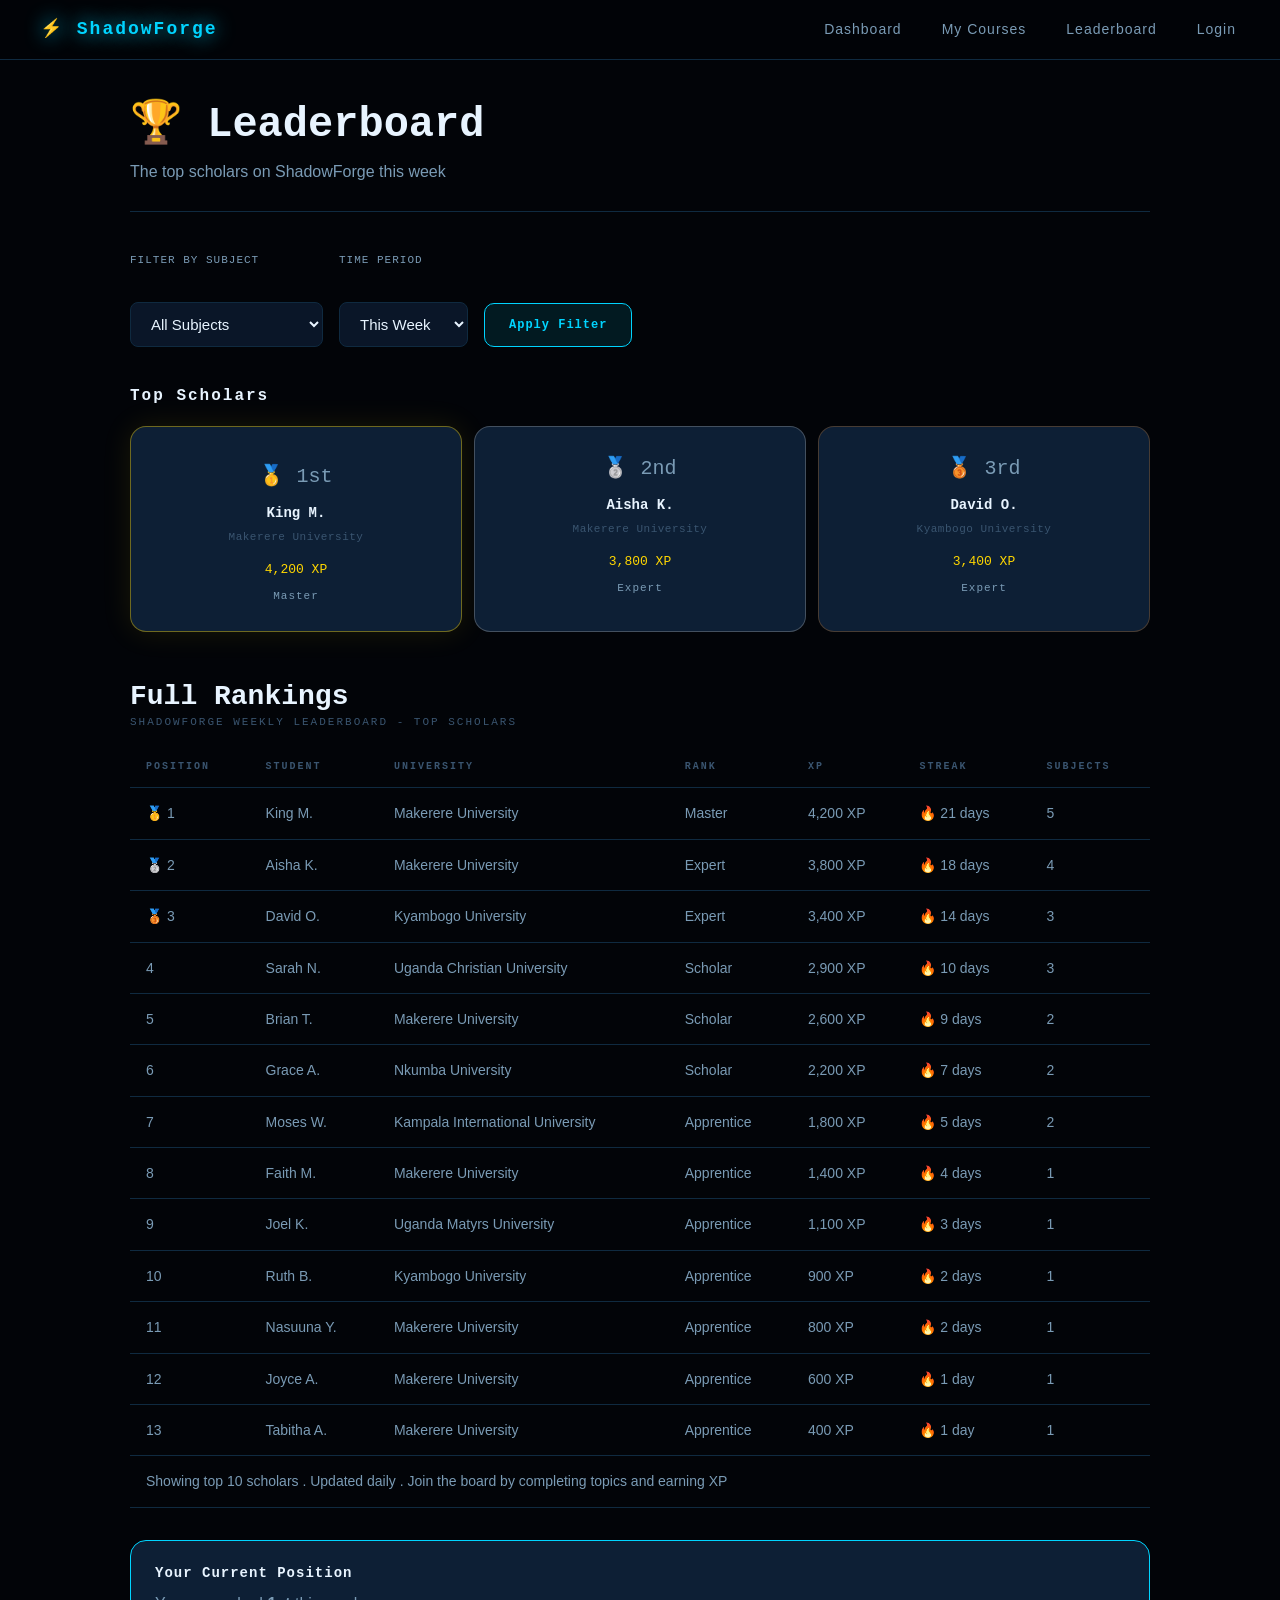
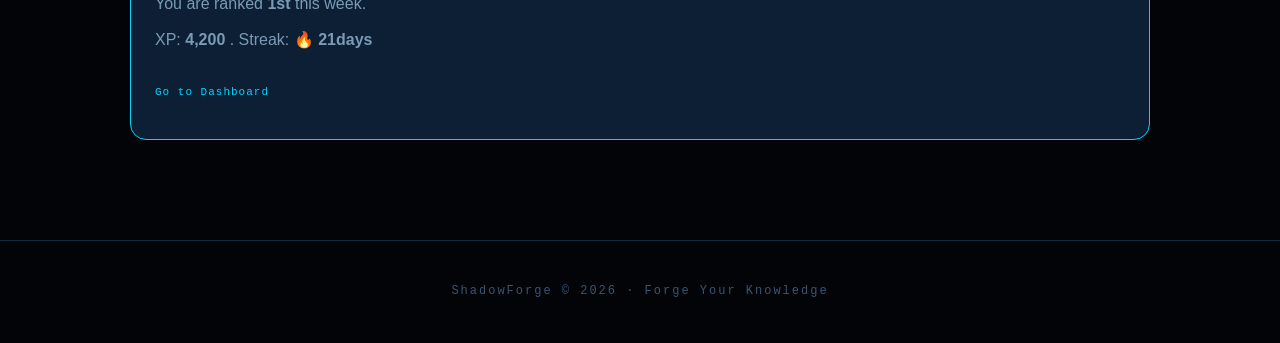
==== commit 020b0cae: "Day 15 - hamburger nav added to all main pages" ====
--- a/leaderboard.html
+++ b/leaderboard.html
@@ -37,6 +37,15 @@
     <!-- ==== NAVIGATION ==== -->
     <nav>
         <div id="logo">⚡ ShadowForge</div>
+
+        <!-- Hamburger icon — visible on mobile only -->
+        <div id="hamburger" aria-label="Open navigation menu">
+            <span></span>
+            <span></span>
+            <span></span>
+        </div>
+
+        <!-- Nav links — hidden on mobile, visible on tablet+ -->
         <div id="nav-links">
             <a href="index.html">Dashboard</a>
             <a href="#">My Courses</a>
--- a/css/style.css
+++ b/css/style.css
@@ -1731,4 +1731,602 @@
     font-size: 11px;
     letter-spacing: 1px;
     width: fit-content;
+}
+
+/* ══════════════════════════════════════════
+    CSS GRID — DASHBOARD
+══════════════════════════════════════════ */
+
+/* Main layout grid */
+.dashboard-layout {
+    display: grid;
+    grid-template-columns: 1fr;
+    gap: 0;
+    min-height: 100vh;
+}
+
+/* Hero spans full width */
+#hero {
+    grid-column: 1 / -1;
+}
+
+/* Course grid — auto responsive */
+.courses-grid {
+    display: grid;
+    grid-template-columns: repeat(auto-fill, minmax(260px, 1fr));
+    gap: 16px;
+    margin-top: 0;
+}
+
+/* ── RANK CARD ── */
+.rank-card {
+    display: grid;
+    grid-template-columns: auto 1fr auto;
+    align-items: center;
+    gap: 20px;
+    background: var(--bg-surface);
+    border: 1px solid var(--border-dim);
+    border-left: 3px solid var(--neon-cyan);
+    border-radius: 12px;
+    padding: 20px;
+    margin-bottom: 32px;
+}
+
+.rank-badge {
+    width: 56px;
+    height: 56px;
+    background: linear-gradient(135deg,
+            rgba(0, 212, 255, 0.1),
+            rgba(123, 47, 255, 0.1));
+    border: 1px solid var(--neon-cyan);
+    border-radius: 12px;
+    display: flex;
+    align-items: center;
+    justify-content: center;
+    font-size: 24px;
+    box-shadow: 0 0 20px rgba(0, 212, 255, 0.2);
+}
+
+.rank-info {
+    display: flex;
+    flex-direction: column;
+    gap: 2px;
+}
+
+.rank-label {
+    font-family: var(--font-display);
+    font-size: 10px;
+    color: var(--text-dim);
+    letter-spacing: 2px;
+    text-transform: uppercase;
+}
+
+.rank-name {
+    font-family: var(--font-display);
+    font-size: 22px;
+    font-weight: 700;
+    color: var(--neon-cyan);
+    text-shadow: 0 0 20px var(--neon-cyan);
+}
+
+.rank-next {
+    font-size: 12px;
+    color: var(--text-secondary);
+    font-family: var(--font-display);
+}
+
+/* XP Bar */
+.xp-bar-wrap {
+    display: flex;
+    flex-direction: column;
+    gap: 6px;
+    min-width: 160px;
+}
+
+.xp-bar-label {
+    display: flex;
+    justify-content: space-between;
+    font-family: var(--font-display);
+    font-size: 11px;
+    color: var(--text-secondary);
+}
+
+.xp-bar {
+    height: 8px;
+    background: var(--bg-card);
+    border-radius: 4px;
+    overflow: hidden;
+    border: 1px solid var(--border-dim);
+}
+
+.xp-fill {
+    height: 100%;
+    background: linear-gradient(90deg,
+            var(--neon-cyan),
+            var(--neon-purple));
+    border-radius: 4px;
+    box-shadow: 0 0 10px var(--neon-cyan);
+    transition: width 1s ease;
+}
+
+.xp-hint {
+    font-size: 11px;
+    color: var(--text-dim);
+    font-family: var(--font-display);
+}
+
+/* ══════════════════════════════════════════
+    TOPIC JOURNEY MAP
+══════════════════════════════════════════ */
+
+.subject-header {
+    padding: 40px 0 24px;
+    border-bottom: 1px solid var(--border-dim);
+    margin-bottom: 32px;
+}
+
+.subject-header h1 {
+    font-size: clamp(22px, 5vw, 36px);
+    margin-bottom: 8px;
+}
+
+.subject-header p {
+    color: var(--text-secondary);
+    font-size: 15px;
+    margin-bottom: 16px;
+}
+
+.subject-stats {
+    display: flex;
+    gap: 20px;
+    flex-wrap: wrap;
+}
+
+.stat-item {
+    display: flex;
+    align-items: center;
+    gap: 8px;
+    font-family: var(--font-display);
+    font-size: 11px;
+    color: var(--text-secondary);
+    letter-spacing: 1px;
+}
+
+.stat-dot {
+    width: 8px;
+    height: 8px;
+    border-radius: 50%;
+    flex-shrink: 0;
+}
+
+/* Topic Path */
+.topic-path {
+    display: grid;
+    grid-template-columns: 1fr;
+    max-width: 560px;
+    margin: 0 auto;
+}
+
+.topic-node-wrap {
+    display: flex;
+    flex-direction: column;
+    align-items: center;
+}
+
+/* Connector line between nodes */
+.connector {
+    width: 2px;
+    height: 28px;
+    background: linear-gradient(180deg,
+            var(--neon-cyan),
+            var(--border-dim));
+}
+
+.connector.locked {
+    background: var(--border-dim);
+}
+
+/* Topic Node */
+.topic-node {
+    width: 100%;
+    background: var(--bg-card);
+    border: 1px solid var(--border-dim);
+    border-radius: 16px;
+    padding: 18px 20px;
+    display: grid;
+    grid-template-columns: auto 1fr auto;
+    align-items: center;
+    gap: 14px;
+    cursor: pointer;
+    transition: all 0.3s ease;
+    text-decoration: none;
+}
+
+.topic-node:hover:not(.locked-node) {
+    border-color: rgba(0, 212, 255, 0.4);
+    background: var(--bg-card-hover);
+    transform: translateX(4px);
+}
+
+.topic-node.active-node {
+    border-color: var(--neon-cyan);
+    background: var(--bg-card-hover);
+    box-shadow:
+        0 0 25px rgba(0, 212, 255, 0.2),
+        inset 0 0 25px rgba(0, 212, 255, 0.05);
+}
+
+.topic-node.completed-node {
+    border-color: rgba(0, 255, 136, 0.3);
+}
+
+.topic-node.locked-node {
+    opacity: 0.4;
+    cursor: default;
+    pointer-events: none;
+}
+
+/* Node Icon */
+.node-icon {
+    width: 42px;
+    height: 42px;
+    border-radius: 10px;
+    display: flex;
+    align-items: center;
+    justify-content: center;
+    font-size: 18px;
+    flex-shrink: 0;
+}
+
+.node-icon.done {
+    background: rgba(0, 255, 136, 0.1);
+    border: 1px solid rgba(0, 255, 136, 0.3);
+}
+
+.node-icon.active {
+    background: rgba(0, 212, 255, 0.1);
+    border: 1px solid var(--neon-cyan);
+    animation: nodePulse 2s infinite;
+}
+
+.node-icon.locked {
+    background: var(--bg-surface);
+    border: 1px solid var(--border-dim);
+}
+
+@keyframes nodePulse {
+
+    0%,
+    100% {
+        box-shadow: 0 0 8px rgba(0, 212, 255, 0.4);
+    }
+
+    50% {
+        box-shadow: 0 0 20px rgba(0, 212, 255, 0.8);
+    }
+}
+
+/* Node Info */
+.node-info {
+    display: flex;
+    flex-direction: column;
+    gap: 3px;
+}
+
+.node-title {
+    font-family: var(--font-display);
+    font-size: clamp(11px, 2.5vw, 13px);
+    font-weight: 700;
+    color: var(--text-primary);
+    letter-spacing: 0.5px;
+}
+
+.active-node .node-title {
+    color: var(--neon-cyan);
+}
+
+.node-meta {
+    font-size: 12px;
+    color: var(--text-secondary);
+    font-family: var(--font-display);
+    letter-spacing: 0.5px;
+}
+
+/* Node XP Badge */
+.node-xp {
+    font-family: var(--font-display);
+    font-size: 11px;
+    color: var(--neon-gold);
+    background: rgba(255, 215, 0, 0.08);
+    border: 1px solid rgba(255, 215, 0, 0.2);
+    border-radius: 10px;
+    padding: 3px 10px;
+    white-space: nowrap;
+    flex-shrink: 0;
+}
+
+/* ══════════════════════════════════════════
+   RESPONSIVE DESIGN — MOBILE FIRST
+   Day 15
+══════════════════════════════════════════ */
+
+/* ── MOBILE BASE — default for all screens ── */
+
+/* Nav mobile */
+#nav-links {
+    display: none;
+}
+
+#hamburger {
+    display: flex;
+    flex-direction: column;
+    gap: 5px;
+    cursor: pointer;
+    padding: 8px;
+}
+
+#hamburger span {
+    display: block;
+    width: 24px;
+    height: 2px;
+    background: var(--neon-cyan);
+    border-radius: 2px;
+    transition: all 0.3s ease;
+}
+
+/* Mobile nav open state — JavaScript adds this class */
+#nav-links.open {
+    display: flex;
+    flex-direction: column;
+    position: absolute;
+    top: 60px;
+    left: 0;
+    right: 0;
+    background: rgba(2, 4, 8, 0.98);
+    backdrop-filter: blur(20px);
+    border-bottom: 1px solid var(--border-dim);
+    padding: 20px;
+    gap: 16px;
+    z-index: 99;
+}
+
+/* Rank card — stack on mobile */
+.rank-card {
+    grid-template-columns: auto 1fr;
+    grid-template-rows: auto auto;
+}
+
+.xp-bar-wrap {
+    grid-column: 1 / -1;
+}
+
+/* Main padding — tighter on mobile */
+main {
+    padding: var(--space-lg) var(--space-md);
+}
+
+/* Hero — tighter on mobile */
+#hero {
+    padding: 40px 0 28px;
+}
+
+/* Login and signup boxes — full width on mobile */
+#login-box,
+#signup-box {
+    padding: 28px 20px;
+}
+
+/* Leaderboard table — scrollable on mobile */
+#leaderboard-table-section {
+    overflow-x: auto;
+    -webkit-overflow-scrolling: touch;
+}
+
+#leaderboard-table {
+    min-width: 600px;
+}
+
+/* Podium cards — stack on mobile */
+#podium-cards {
+    align-items: stretch;
+}
+
+.podium-card {
+    max-width: 100%;
+}
+
+#first-place {
+    padding-top: 24px;
+    order: -1;
+}
+
+/* Quiz actions — stack on mobile */
+#quiz-actions {
+    flex-direction: column;
+}
+
+/* Topic node — adjust padding on mobile */
+.topic-node {
+    padding: 14px 16px;
+    gap: 12px;
+}
+
+.node-icon {
+    width: 36px;
+    height: 36px;
+    font-size: 16px;
+}
+
+/* ── TABLET — 600px and above ── */
+@media (min-width: 600px) {
+
+    /* Show nav links, hide hamburger */
+    #nav-links {
+        display: flex;
+    }
+
+    #hamburger {
+        display: none;
+    }
+
+    /* Nav padding */
+    nav {
+        padding: 0 32px;
+    }
+
+    /* Main padding */
+    main {
+        padding: var(--space-xl) var(--space-lg);
+    }
+
+    /* Rank card — back to three columns */
+    .rank-card {
+        grid-template-columns: auto 1fr auto;
+        grid-template-rows: auto;
+    }
+
+    .xp-bar-wrap {
+        grid-column: auto;
+    }
+
+    /* Login box — more padding */
+    #login-box,
+    #signup-box {
+        padding: 40px;
+    }
+
+    /* Podium first place back to center */
+    #first-place {
+        order: 0;
+        padding-top: 32px;
+    }
+
+    /* Quiz actions side by side */
+    #quiz-actions {
+        flex-direction: row;
+    }
+
+    /* Hero padding */
+    #hero {
+        padding: 60px 0 40px;
+    }
+
+}
+
+/* ── DESKTOP — 900px and above ── */
+@media (min-width: 900px) {
+
+    /* Nav padding */
+    nav {
+        padding: 0 40px;
+    }
+
+    /* Main max width and padding */
+    main {
+        padding: var(--space-xl) var(--space-xl);
+        max-width: 960px;
+        margin: 0 auto;
+    }
+
+    /* Larger nav links gap */
+    #nav-links {
+        gap: 32px;
+    }
+
+    /* Topic path wider on desktop */
+    .topic-path {
+        max-width: 600px;
+    }
+
+    /* Leaderboard table — no scroll needed */
+    #leaderboard-table {
+        min-width: unset;
+    }
+
+    /* Bigger hero */
+    #hero {
+        padding: 80px 0 48px;
+    }
+
+}
+
+/* ── LARGE DESKTOP — 1200px and above ── */
+@media (min-width: 1200px) {
+
+    main {
+        max-width: 1100px;
+    }
+
+    .courses-grid {
+        grid-template-columns: repeat(auto-fill, minmax(280px, 1fr));
+    }
+
+}
+
+/* Ensure all interactive elements meet touch target minimum */
+button,
+a,
+input,
+select,
+label {
+    min-height: 44px;
+}
+
+/* Nav links specifically */
+#nav-links a {
+    padding: 10px 4px;
+    min-height: 44px;
+    display: flex;
+    align-items: center;
+}
+
+/* ── FIELDSET AND LEGEND ── */
+fieldset {
+    border: 1px solid var(--border-dim);
+    border-radius: 12px;
+    padding: 20px;
+    margin-bottom: 24px;
+}
+
+legend {
+    font-family: var(--font-display);
+    font-size: 11px;
+    color: var(--neon-cyan);
+    letter-spacing: 2px;
+    text-transform: uppercase;
+    padding: 0 8px;
+}
+
+/* ── CHECKBOXES ── */
+input[type="checkbox"] {
+    width: 16px;
+    height: 16px;
+    min-height: unset;
+    accent-color: var(--neon-cyan);
+    cursor: pointer;
+    flex-shrink: 0;
+    margin: 0;
+}
+
+#remember-label,
+#terms-label {
+    display: flex;
+    align-items: center;
+    gap: 10px;
+    font-size: 14px;
+    color: var(--text-secondary);
+    cursor: pointer;
+    min-height: unset;
+}
+
+
+/* ── CHECKBOX ROWS ── */
+#remember-row,
+#terms-row {
+    margin-bottom: 24px;
+}
+
+#remember-row label,
+#terms-row label {
+    min-height: unset;
 }
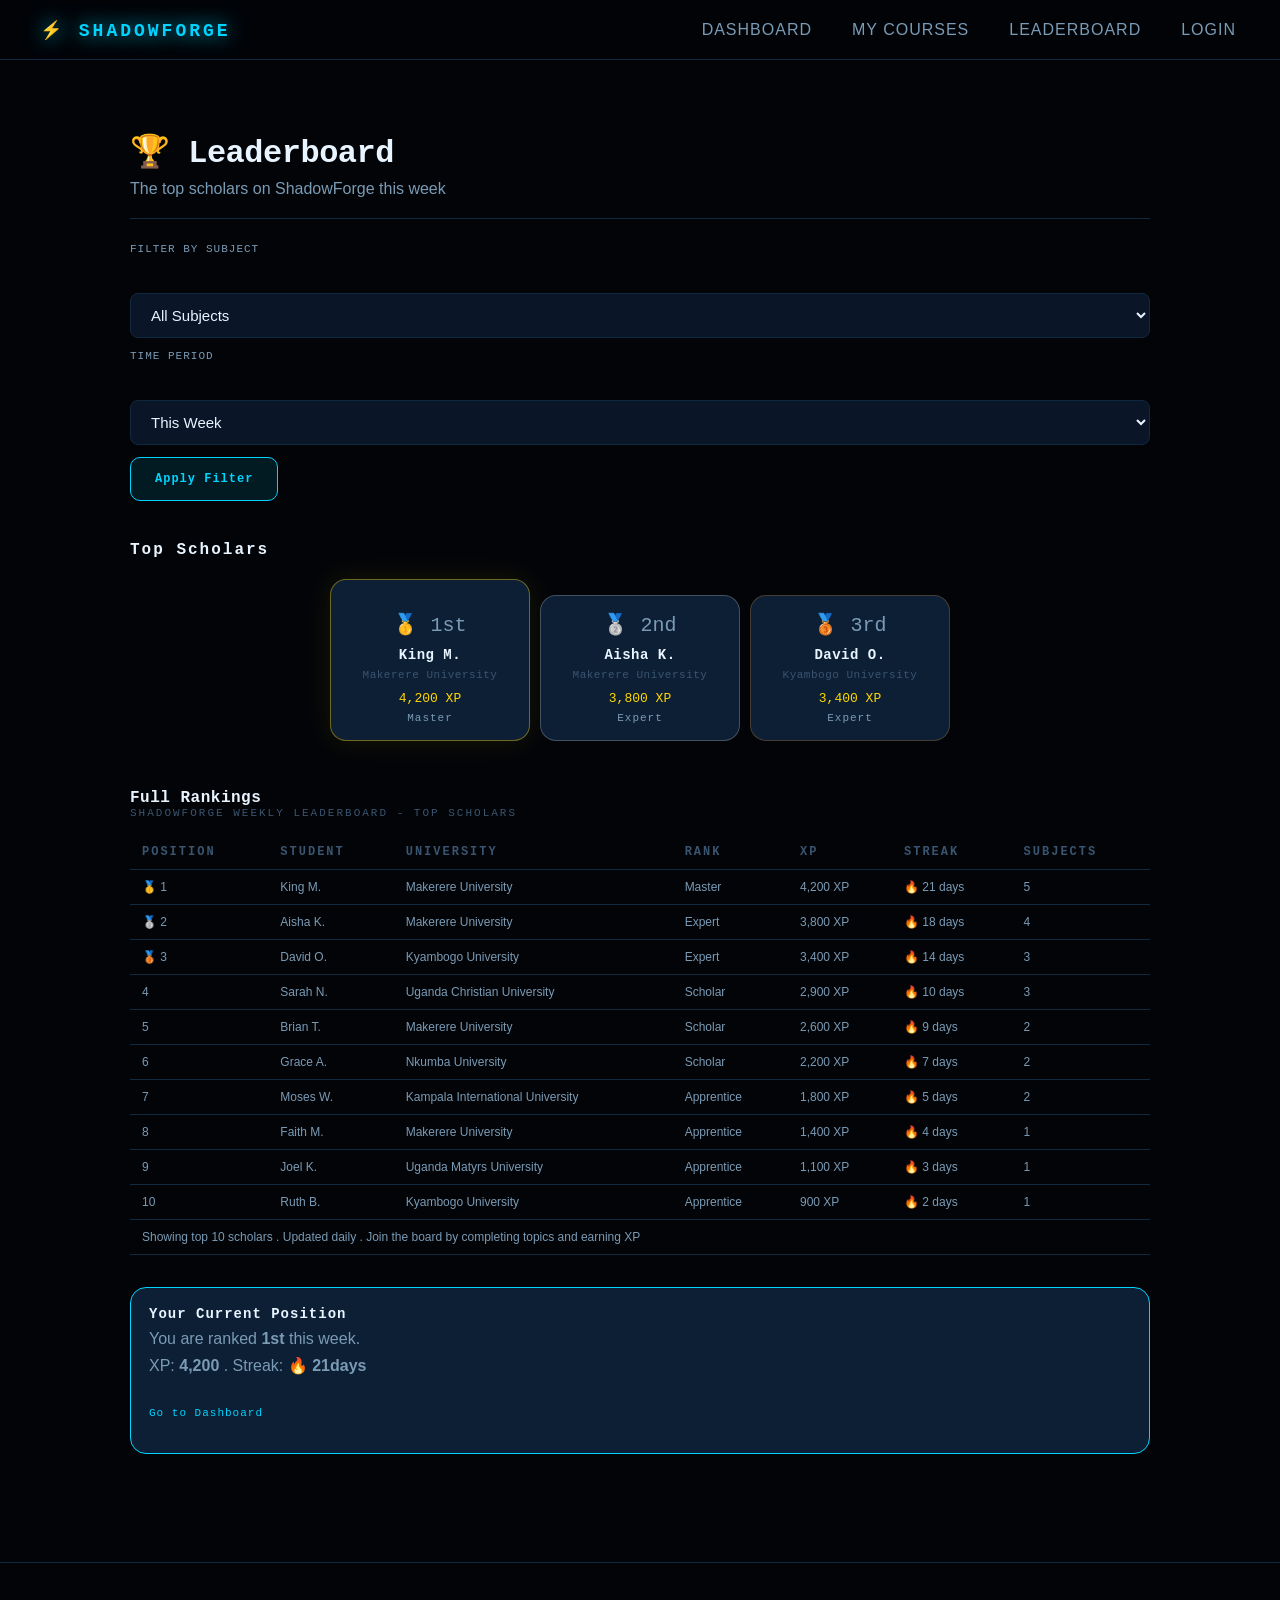
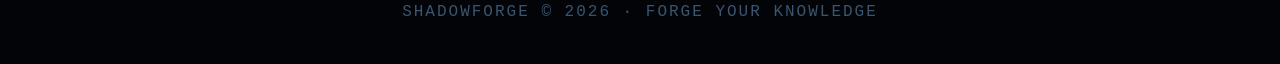
==== commit ef842090: "Day 17 - full typography system, type scale,text classes" ====
--- a/leaderboard.html
+++ b/leaderboard.html
@@ -251,7 +251,7 @@
                     <td>1</td>
                 </tr>
 
-                <tr class="leaderboard-row">
+                <!-- <tr class="leaderboard-row">
                     <td>11</td>
                     <td>Nasuuna Y.</td>
                     <td>Makerere University</td>
@@ -280,7 +280,7 @@
                     <td>🔥 1 day</td>
                     <td>1</td>
                 </tr>
-
+ -->
 
             </tbody>
 
--- a/css/style.css
+++ b/css/style.css
@@ -44,6 +44,28 @@
     --space-lg: 24px;
     --space-xl: 40px;
 
+    :root {
+        /* existing variables stay */
+
+        /* ── TYPE SCALE ── */
+        --text-xs: 11px;
+        --text-sm: 13px;
+        --text-base: 15px;
+        --text-md: 17px;
+        --text-lg: 20px;
+        --text-xl: 24px;
+        --text-2xl: 32px;
+        --text-3xl: 42px;
+        --text-4xl: 56px;
+
+        /* ── LINE HEIGHTS ── */
+        --leading-tight: 1.1;
+        --leading-snug: 1.3;
+        --leading-normal: 1.6;
+        --leading-relaxed: 1.8;
+        --leading-loose: 2.0;
+    }
+
 }
 
 
@@ -72,6 +94,8 @@
     line-height: 1.6;
 
     min-height: 100vh;
+
+
 
 }
 
@@ -2329,4 +2353,680 @@
 #remember-row label,
 #terms-row label {
     min-height: unset;
+}
+
+/* ══════════════════════════════════════════
+   DAY 16 — RESPONSIVE POLISH
+══════════════════════════════════════════ */
+
+/* ── GLOBAL FIXES ── */
+* {
+    overflow-wrap: break-word;
+    word-wrap: break-word;
+}
+
+body {
+    overflow-x: hidden;
+}
+
+img {
+    max-width: 100%;
+    height: auto;
+    display: block;
+}
+
+/* ── MOBILE POLISH — 0 to 599px ── */
+
+/* Tighter main padding on small phones */
+main {
+    padding: 20px 16px;
+}
+
+/* Hero section mobile */
+#hero {
+    padding: 32px 0 24px;
+}
+
+#hero h1 {
+    font-size: clamp(22px, 7vw, 42px);
+    margin-bottom: 10px;
+}
+
+#hero p {
+    font-size: 15px;
+    margin-bottom: 20px;
+}
+
+/* Course cards — single column on mobile */
+.courses-grid {
+    grid-template-columns: 1fr;
+    gap: 12px;
+}
+
+.course-card {
+    padding: 18px;
+    min-width: unset;
+}
+
+/* Rank card — stack properly on mobile */
+.rank-card {
+    grid-template-columns: auto 1fr;
+    grid-template-rows: auto auto;
+    gap: 14px;
+    padding: 16px;
+}
+
+.rank-badge {
+    width: 48px;
+    height: 48px;
+    font-size: 20px;
+}
+
+.rank-name {
+    font-size: 18px;
+}
+
+.xp-bar-wrap {
+    grid-column: 1 / -1;
+    min-width: unset;
+}
+
+/* Section header on mobile */
+.section-header {
+    margin-bottom: 16px;
+}
+
+/* Mode tabs on mobile */
+#mode-tabs {
+    gap: 2px;
+    padding: 3px;
+}
+
+#mode-tabs button,
+#mode-tabs a {
+    padding: 8px 4px;
+    font-size: 9px;
+    letter-spacing: 0;
+}
+
+/* Story card mobile */
+.story-card {
+    padding: 20px 16px;
+}
+
+.story-text {
+    font-size: 15px;
+}
+
+/* Quiz options mobile */
+.answer-options label {
+    padding: 12px 14px;
+    font-size: 13px;
+}
+
+/* Topic node mobile */
+.topic-node {
+    padding: 12px 14px;
+    gap: 10px;
+}
+
+.node-title {
+    font-size: 12px;
+}
+
+.node-xp {
+    font-size: 10px;
+    padding: 2px 8px;
+}
+
+/* Podium mobile — stack vertically */
+#podium-cards {
+    flex-direction: column;
+    align-items: stretch;
+    gap: 10px;
+}
+
+.podium-card {
+    max-width: 100%;
+    flex-direction: row;
+    justify-content: space-between;
+    padding: 16px 20px;
+    text-align: left;
+}
+
+#first-place {
+    padding-top: 16px;
+    order: -1;
+    border-color: rgba(255, 215, 0, 0.4);
+}
+
+/* Auth pages mobile */
+#auth-main {
+    align-items: flex-start;
+    padding: 24px 16px;
+}
+
+#login-box,
+#signup-box {
+    padding: 24px 16px;
+    border-radius: 16px;
+}
+
+#login-heading h1,
+#signup-heading h1 {
+    font-size: 22px;
+}
+
+/* Leaderboard mobile */
+#leaderboard-table-section {
+    overflow-x: auto;
+    -webkit-overflow-scrolling: touch;
+    margin: 0 -16px;
+    padding: 0 16px;
+}
+
+#leaderboard-table {
+    min-width: 580px;
+}
+
+#leaderboard-table th,
+#leaderboard-table td {
+    padding: 10px 12px;
+    font-size: 12px;
+}
+
+/* Your position card mobile */
+#your-position {
+    padding: 18px;
+}
+
+/* Page header mobile */
+#page-header {
+    padding: 24px 0 20px;
+    margin-bottom: 24px;
+}
+
+#page-header h1 {
+    font-size: clamp(20px, 5vw, 32px);
+}
+
+/* Filter form mobile */
+#leaderboard-filters form {
+    flex-direction: column;
+    gap: 12px;
+}
+
+#leaderboard-filters .form-group {
+    width: 100%;
+}
+
+#leaderboard-filters select {
+    width: 100%;
+}
+
+/* Quiz header mobile */
+#quiz-header {
+    padding: 24px 0 20px;
+    margin-bottom: 24px;
+}
+
+/* Quiz question mobile */
+.quiz-question {
+    padding: 18px 16px;
+}
+
+/* Quiz actions mobile */
+#quiz-actions {
+    flex-direction: column;
+}
+
+#quiz-actions button {
+    width: 100%;
+}
+
+/* Subject header mobile */
+.subject-header {
+    padding: 24px 0 20px;
+    margin-bottom: 24px;
+}
+
+.subject-stats {
+    gap: 12px;
+}
+
+/* Connector line mobile */
+.connector {
+    height: 20px;
+}
+
+/* ── TABLET POLISH — 600px and above ── */
+@media (min-width: 600px) {
+
+    main {
+        padding: 32px 24px;
+    }
+
+    #hero {
+        padding: 48px 0 32px;
+    }
+
+    .courses-grid {
+        grid-template-columns: repeat(2, 1fr);
+        gap: 16px;
+    }
+
+    .course-card {
+        padding: 22px;
+    }
+
+    .rank-card {
+        grid-template-columns: auto 1fr auto;
+        grid-template-rows: auto;
+        padding: 20px;
+    }
+
+    .xp-bar-wrap {
+        grid-column: auto;
+    }
+
+    #podium-cards {
+        flex-direction: row;
+        align-items: flex-end;
+    }
+
+    .podium-card {
+        flex-direction: column;
+        text-align: center;
+        justify-content: center;
+        max-width: 200px;
+    }
+
+    #first-place {
+        padding-top: 32px;
+        order: 0;
+    }
+
+    #auth-main {
+        align-items: center;
+        padding: 40px 24px;
+    }
+
+    #login-box,
+    #signup-box {
+        padding: 40px;
+    }
+
+    #quiz-actions {
+        flex-direction: row;
+    }
+
+    #quiz-actions button {
+        width: auto;
+        flex: 1;
+    }
+
+    #leaderboard-filters form {
+        flex-direction: row;
+        align-items: flex-end;
+    }
+
+    #leaderboard-table {
+        min-width: unset;
+    }
+
+    #leaderboard-table-section {
+        margin: 0;
+        padding: 0;
+    }
+
+    #mode-tabs button,
+    #mode-tabs a {
+        font-size: 11px;
+        padding: 10px 8px;
+        letter-spacing: 0.5px;
+    }
+
+}
+
+/* ── DESKTOP POLISH — 900px and above ── */
+@media (min-width: 900px) {
+
+    main {
+        padding: 48px 40px;
+        max-width: 960px;
+        margin: 0 auto;
+    }
+
+    #hero {
+        padding: 64px 0 48px;
+    }
+
+    .courses-grid {
+        grid-template-columns: repeat(auto-fill, minmax(260px, 1fr));
+        gap: 20px;
+    }
+
+    .course-card {
+        padding: 24px;
+    }
+
+    .rank-card {
+        padding: 24px;
+        gap: 24px;
+    }
+
+    .rank-badge {
+        width: 56px;
+        height: 56px;
+        font-size: 24px;
+    }
+
+    .rank-name {
+        font-size: 22px;
+    }
+
+    .story-card {
+        padding: 32px;
+    }
+
+    .story-text {
+        font-size: 17px;
+    }
+
+    .topic-node {
+        padding: 18px 22px;
+        gap: 16px;
+    }
+
+    .node-title {
+        font-size: 14px;
+    }
+
+    .quiz-question {
+        padding: 28px;
+    }
+
+    .answer-options label {
+        padding: 14px 18px;
+        font-size: 14px;
+    }
+
+}
+
+/* ── LARGE DESKTOP — 1200px and above ── */
+@media (min-width: 1200px) {
+
+    main {
+        max-width: 1100px;
+    }
+
+    .courses-grid {
+        grid-template-columns: repeat(auto-fill, minmax(280px, 1fr));
+    }
+
+}
+
+
+/* ── AUTH PAGES ALWAYS VISIBLE ── */
+#auth-main {
+    display: flex !important;
+    align-items: center;
+    justify-content: center;
+    min-height: calc(100vh - 120px);
+    padding: 24px 16px;
+}
+
+#login-box,
+#signup-box {
+    display: block !important;
+    width: 100%;
+    max-width: 420px;
+}
+
+#leaderboard-table-section {
+    display: block !important;
+}
+
+/* ══════════════════════════════════════════
+   DAY 17 — TYPOGRAPHY SYSTEM
+══════════════════════════════════════════ */
+
+/* ── BASE TYPOGRAPHY ── */
+body {
+    font-family: var(--font-body);
+    font-size: var(--text-base);
+    line-height: var(--leading-relaxed);
+    color: var(--text-primary);
+    -webkit-font-smoothing: antialiased;
+    -moz-osx-font-smoothing: grayscale;
+}
+
+/* ── HEADING SYSTEM ── */
+h1 {
+    font-family: var(--font-display);
+    font-size: clamp(var(--text-2xl), 6vw, var(--text-3xl));
+    font-weight: 900;
+    line-height: var(--leading-tight);
+    letter-spacing: -0.5px;
+    color: var(--text-primary);
+}
+
+h2 {
+    font-family: var(--font-display);
+    font-size: clamp(var(--text-lg), 4vw, var(--text-xl));
+    font-weight: 700;
+    line-height: var(--leading-snug);
+    letter-spacing: 0.5px;
+    color: var(--text-primary);
+}
+
+h3 {
+    font-family: var(--font-display);
+    font-size: clamp(var(--text-sm), 3vw, var(--text-lg));
+    font-weight: 700;
+    line-height: var(--leading-snug);
+    letter-spacing: 0.5px;
+    color: var(--text-primary);
+}
+
+/* ── BODY TEXT ── */
+p {
+    font-family: var(--font-body);
+    font-size: clamp(var(--text-base), 2.5vw, var(--text-md));
+    line-height: var(--leading-relaxed);
+    color: var(--text-secondary);
+}
+
+/* ── UTILITY TEXT CLASSES ── */
+
+/* Eyebrow — small label above headings */
+.text-eyebrow {
+    font-family: var(--font-display);
+    font-size: var(--text-xs);
+    font-weight: 600;
+    letter-spacing: 3px;
+    text-transform: uppercase;
+    color: var(--neon-cyan);
+    opacity: 0.8;
+}
+
+/* Display — hero level heading */
+.text-display {
+    font-family: var(--font-display);
+    font-size: clamp(var(--text-3xl), 8vw, var(--text-4xl));
+    font-weight: 900;
+    line-height: var(--leading-tight);
+    letter-spacing: -1px;
+}
+
+/* Neon glow text */
+.text-neon {
+    color: var(--neon-cyan);
+    text-shadow:
+        0 0 10px var(--neon-cyan),
+        0 0 30px rgba(0, 212, 255, 0.4);
+}
+
+/* Gradient text */
+.text-gradient {
+    background: linear-gradient(135deg,
+            var(--neon-cyan) 0%,
+            var(--neon-purple) 100%);
+    -webkit-background-clip: text;
+    -webkit-text-fill-color: transparent;
+    background-clip: text;
+}
+
+/* Mono — for stats and numbers */
+.text-mono {
+    font-family: var(--font-mono);
+    font-size: var(--text-sm);
+    letter-spacing: 1px;
+}
+
+/* Dim — secondary information */
+.text-dim {
+    color: var(--text-dim);
+    font-size: var(--text-sm);
+}
+
+/* Label — UI labels */
+.text-label {
+    font-family: var(--font-display);
+    font-size: var(--text-xs);
+    font-weight: 600;
+    letter-spacing: 2px;
+    text-transform: uppercase;
+    color: var(--text-secondary);
+}
+
+/* Truncate long text */
+.text-truncate {
+    white-space: nowrap;
+    overflow: hidden;
+    text-overflow: ellipsis;
+}
+
+/* ── STORY MODE TYPOGRAPHY ── */
+.story-text {
+    font-family: var(--font-body);
+    font-size: clamp(15px, 3vw, 18px);
+    line-height: var(--leading-loose);
+    color: var(--text-primary);
+}
+
+.story-text .emphasis {
+    color: var(--neon-cyan);
+    font-weight: 600;
+}
+
+.story-text .funny {
+    color: var(--neon-gold);
+    font-style: italic;
+}
+
+.story-text .dramatic {
+    color: var(--neon-red);
+    font-weight: 700;
+    letter-spacing: 1px;
+}
+
+.story-scene {
+    font-family: var(--font-display);
+    font-size: var(--text-xs);
+    color: var(--neon-purple);
+    letter-spacing: 4px;
+    text-transform: uppercase;
+    margin-bottom: 16px;
+    opacity: 0.9;
+}
+
+/* ── EXAM MODE TYPOGRAPHY ── */
+.definition-term {
+    font-family: var(--font-display);
+    font-size: var(--text-sm);
+    font-weight: 700;
+    color: var(--text-primary);
+    letter-spacing: 0.5px;
+    margin-bottom: 6px;
+}
+
+.definition-text {
+    font-family: var(--font-body);
+    font-size: var(--text-base);
+    line-height: var(--leading-relaxed);
+    color: var(--text-secondary);
+}
+
+.key-point {
+    font-family: var(--font-body);
+    font-size: var(--text-base);
+    color: var(--text-secondary);
+    line-height: var(--leading-relaxed);
+    padding: 10px 0;
+    border-bottom: 1px solid var(--border-dim);
+    display: flex;
+    align-items: flex-start;
+    gap: 10px;
+}
+
+.key-point::before {
+    content: '▸';
+    color: var(--neon-cyan);
+    flex-shrink: 0;
+    margin-top: 2px;
+}
+
+.key-point:last-child {
+    border-bottom: none;
+}
+
+/* ── QUIZ MODE TYPOGRAPHY ── */
+.quiz-question-text {
+    font-family: var(--font-body);
+    font-size: clamp(15px, 3vw, 17px);
+    font-weight: 600;
+    color: var(--text-primary);
+    line-height: var(--leading-normal);
+}
+
+.quiz-option-text {
+    font-family: var(--font-body);
+    font-size: var(--text-base);
+    color: var(--text-primary);
+    line-height: var(--leading-normal);
+}
+
+/* ── NAVIGATION TYPOGRAPHY ── */
+#logo {
+    font-family: var(--font-display);
+    font-size: clamp(14px, 4vw, 18px);
+    font-weight: 900;
+    letter-spacing: 3px;
+    color: var(--neon-cyan);
+    text-shadow: 0 0 20px var(--neon-cyan);
+    text-transform: uppercase;
+}
+
+#nav-links a {
+    font-family: var(--font-body);
+    font-size: var(--text-sm);
+    font-weight: 500;
+    letter-spacing: 1px;
+    color: var(--text-secondary);
+    text-transform: uppercase;
+    transition: color 0.2s ease;
+}
+
+#nav-links a:hover {
+    color: var(--neon-cyan);
+}
+
+/* ── FOOTER TYPOGRAPHY ── */
+footer p {
+    font-family: var(--font-display);
+    font-size: var(--text-xs);
+    letter-spacing: 2px;
+    color: var(--text-dim);
+    text-transform: uppercase;
 }
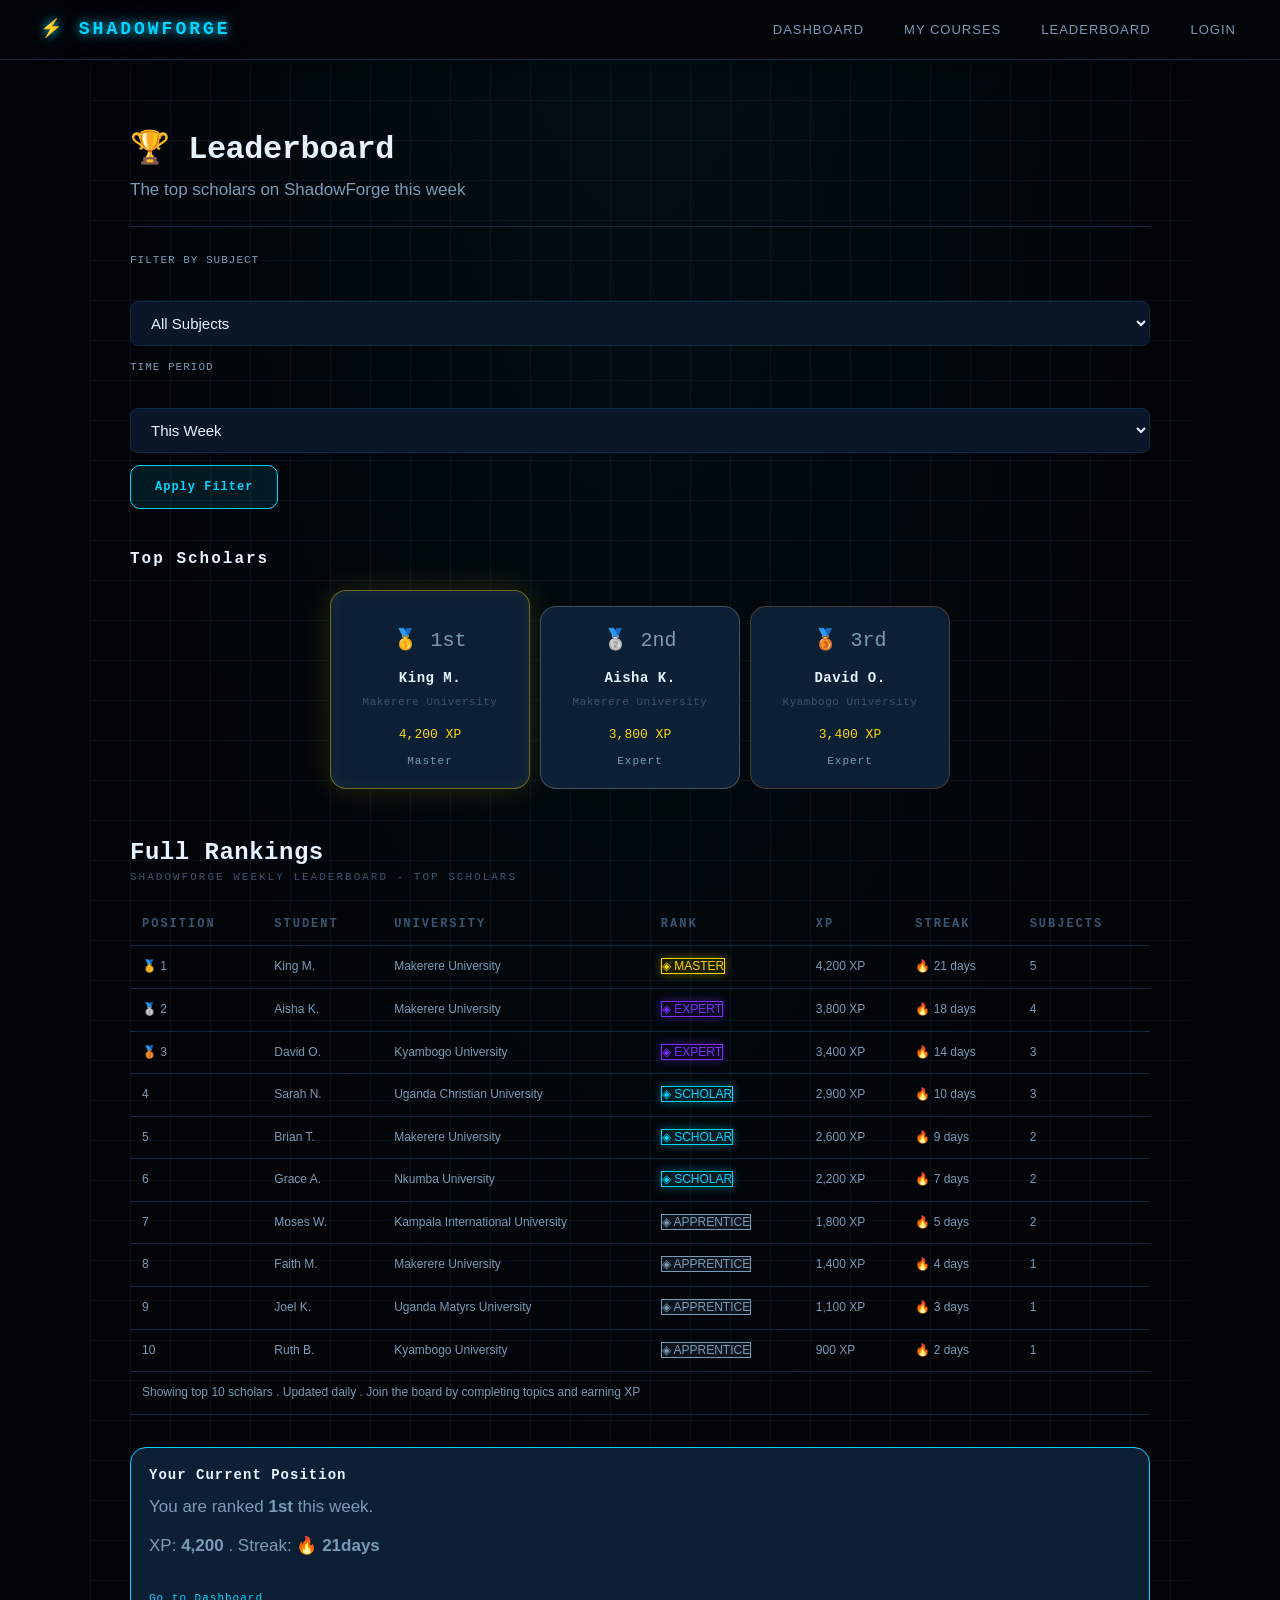
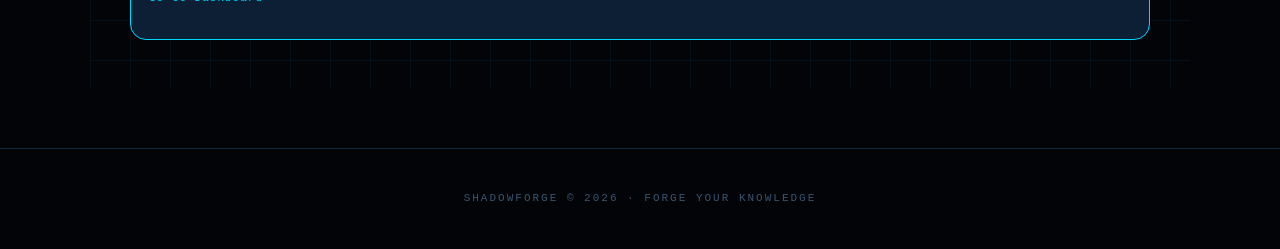
==== commit 9408bbd0: "Day 19 - complete design token system, rank colors, subject colors" ====
--- a/leaderboard.html
+++ b/leaderboard.html
@@ -155,7 +155,7 @@
                     <td>🥇 1</td>
                     <td>King M.</td>
                     <td>Makerere University</td>
-                    <td>Master</td>
+                    <td><span class="rank-tag rank-badge-master">◈ MASTER</span></td>
                     <td>4,200 XP</td>
                     <td>🔥 21 days</td>
                     <td>5</td>
@@ -165,7 +165,7 @@
                     <td>🥈 2</td>
                     <td>Aisha K.</td>
                     <td>Makerere University</td>
-                    <td>Expert</td>
+                    <td><span class="rank-tag rank-badge-expert">◈ EXPERT</span></td>
                     <td>3,800 XP</td>
                     <td>🔥 18 days</td>
                     <td>4</td>
@@ -175,7 +175,7 @@
                     <td>🥉 3</td>
                     <td>David O.</td>
                     <td>Kyambogo University</td>
-                    <td>Expert</td>
+                    <td><span class="rank-tag rank-badge-expert">◈ EXPERT</span></td>
                     <td>3,400 XP</td>
                     <td>🔥 14 days</td>
                     <td>3</td>
@@ -185,7 +185,7 @@
                     <td> 4</td>
                     <td>Sarah N.</td>
                     <td>Uganda Christian University</td>
-                    <td>Scholar</td>
+                    <td><span class="rank-tag rank-badge-scholar">◈ SCHOLAR</span></td>
                     <td>2,900 XP</td>
                     <td>🔥 10 days</td>
                     <td>3</td>
@@ -195,7 +195,7 @@
                     <td>5</td>
                     <td>Brian T.</td>
                     <td>Makerere University</td>
-                    <td>Scholar</td>
+                    <td><span class="rank-tag rank-badge-scholar">◈ SCHOLAR</span></td>
                     <td>2,600 XP</td>
                     <td>🔥 9 days</td>
                     <td>2</td>
@@ -205,7 +205,7 @@
                     <td>6</td>
                     <td>Grace A.</td>
                     <td>Nkumba University</td>
-                    <td>Scholar</td>
+                    <td><span class="rank-tag rank-badge-scholar">◈ SCHOLAR</span></td>
                     <td>2,200 XP</td>
                     <td>🔥 7 days</td>
                     <td>2</td>
@@ -215,7 +215,7 @@
                     <td>7</td>
                     <td>Moses W.</td>
                     <td>Kampala International University</td>
-                    <td>Apprentice</td>
+                    <td><span class="rank-tag rank-badge-apprentice">◈ APPRENTICE</span></td>
                     <td>1,800 XP</td>
                     <td>🔥 5 days</td>
                     <td>2</td>
@@ -225,7 +225,7 @@
                     <td>8</td>
                     <td>Faith M.</td>
                     <td>Makerere University</td>
-                    <td>Apprentice</td>
+                    <td><span class="rank-tag rank-badge-apprentice">◈ APPRENTICE</span></td>
                     <td>1,400 XP</td>
                     <td>🔥 4 days</td>
                     <td>1</td>
@@ -235,7 +235,7 @@
                     <td>9</td>
                     <td>Joel K.</td>
                     <td>Uganda Matyrs University</td>
-                    <td>Apprentice</td>
+                    <td><span class="rank-tag rank-badge-apprentice">◈ APPRENTICE</span></td>
                     <td>1,100 XP</td>
                     <td>🔥 3 days</td>
                     <td>1</td>
@@ -245,7 +245,7 @@
                     <td>10</td>
                     <td>Ruth B.</td>
                     <td>Kyambogo University</td>
-                    <td>Apprentice</td>
+                    <td><span class="rank-tag rank-badge-apprentice">◈ APPRENTICE</span></td>
                     <td>900 XP</td>
                     <td>🔥 2 days</td>
                     <td>1</td>
--- a/css/style.css
+++ b/css/style.css
@@ -1,70 +1,241 @@
-/* ============================================
-   SHADOWFORGE — MAIN STYLESHEET
-   Cleaned Version
-   ============================================ */
-
-
-/* ── DESIGN TOKENS ── */
+/* ══════════════════════════════════════════
+   SHADOWFORGE DESIGN TOKENS
+   The single source of truth for all
+   visual decisions in the platform.
+   Day 19 — Complete System
+══════════════════════════════════════════ */
+
 :root {
 
-    /* Backgrounds */
+    /* ────────────────────────────────────────
+     PRIMITIVE COLORS
+     Raw color values — referenced by
+     semantic tokens below
+  ──────────────────────────────────────── */
+
+    --cyan-full: #00d4ff;
+    --cyan-dim: #00a8cc;
+    --purple-full: #7b2fff;
+    --purple-dim: #5a1fcc;
+    --gold-full: #ffd700;
+    --green-full: #00ff88;
+    --red-full: #ff3366;
+    --white: #ffffff;
+
+    /* ────────────────────────────────────────
+     BACKGROUND TOKENS
+     Five levels of depth — void is deepest
+  ──────────────────────────────────────── */
+
     --bg-void: #020408;
     --bg-deep: #060d14;
     --bg-surface: #0a1628;
     --bg-card: #0d1f35;
     --bg-card-hover: #112540;
-
-
-    /* Neon Accent Colors */
-    --neon-cyan: #00d4ff;
-    --neon-purple: #7b2fff;
-    --neon-gold: #ffd700;
-    --neon-green: #00ff88;
-    --neon-red: #ff3366;
-
-
-    /* Text Colors */
+    --bg-elevated: #152d48;
+
+    /* ────────────────────────────────────────
+     NEON ACCENT TOKENS
+  ──────────────────────────────────────── */
+
+    --neon-cyan: var(--cyan-full);
+    --neon-purple: var(--purple-full);
+    --neon-gold: var(--gold-full);
+    --neon-green: var(--green-full);
+    --neon-red: var(--red-full);
+
+    /* ────────────────────────────────────────
+     TEXT TOKENS
+     Four levels of text visibility
+  ──────────────────────────────────────── */
+
     --text-primary: #e8f4ff;
     --text-secondary: #7a9bb5;
+    --text-tertiary: #4a6880;
     --text-dim: #3a5570;
-
-
-    /* Borders */
+    --text-invisible: #1a3048;
+
+    /* ────────────────────────────────────────
+     BORDER TOKENS
+  ──────────────────────────────────────── */
+
     --border-dim: #0f2a40;
-
-
-    /* Typography */
+    --border-subtle: rgba(15, 42, 64, 0.8);
+    --border-cyan: rgba(0, 212, 255, 0.4);
+    --border-purple: rgba(123, 47, 255, 0.4);
+    --border-gold: rgba(255, 215, 0, 0.4);
+    --border-green: rgba(0, 255, 136, 0.4);
+    --border-red: rgba(255, 51, 102, 0.4);
+
+    /* ────────────────────────────────────────
+     GLOW TOKENS
+     Consistent glow values for shadows
+  ──────────────────────────────────────── */
+
+    --glow-cyan-sm: 0 0 10px rgba(0, 212, 255, 0.4);
+    --glow-cyan-md: 0 0 20px rgba(0, 212, 255, 0.3);
+    --glow-cyan-lg: 0 0 40px rgba(0, 212, 255, 0.2);
+    --glow-purple-sm: 0 0 10px rgba(123, 47, 255, 0.4);
+    --glow-purple-md: 0 0 20px rgba(123, 47, 255, 0.3);
+    --glow-gold-sm: 0 0 10px rgba(255, 215, 0, 0.4);
+    --glow-gold-md: 0 0 20px rgba(255, 215, 0, 0.3);
+    --glow-green-sm: 0 0 10px rgba(0, 255, 136, 0.4);
+    --glow-red-sm: 0 0 10px rgba(255, 51, 102, 0.4);
+
+    /* ────────────────────────────────────────
+     TYPOGRAPHY TOKENS
+  ──────────────────────────────────────── */
+
     --font-display: 'Orbitron', monospace;
     --font-body: 'Rajdhani', sans-serif;
-
-
-    /* Spacing */
-    --space-sm: 8px;
-    --space-md: 16px;
-    --space-lg: 24px;
-    --space-xl: 40px;
-
-    :root {
-        /* existing variables stay */
-
-        /* ── TYPE SCALE ── */
-        --text-xs: 11px;
-        --text-sm: 13px;
-        --text-base: 15px;
-        --text-md: 17px;
-        --text-lg: 20px;
-        --text-xl: 24px;
-        --text-2xl: 32px;
-        --text-3xl: 42px;
-        --text-4xl: 56px;
-
-        /* ── LINE HEIGHTS ── */
-        --leading-tight: 1.1;
-        --leading-snug: 1.3;
-        --leading-normal: 1.6;
-        --leading-relaxed: 1.8;
-        --leading-loose: 2.0;
-    }
+    --font-mono: 'Share Tech Mono', monospace;
+
+    /* Type Scale */
+    --text-xs: 11px;
+    --text-sm: 13px;
+    --text-base: 15px;
+    --text-md: 17px;
+    --text-lg: 20px;
+    --text-xl: 24px;
+    --text-2xl: 32px;
+    --text-3xl: 42px;
+    --text-4xl: 56px;
+
+    /* Line Heights */
+    --leading-tight: 1.1;
+    --leading-snug: 1.3;
+    --leading-normal: 1.6;
+    --leading-relaxed: 1.8;
+    --leading-loose: 2.0;
+
+    /* Letter Spacing */
+    --tracking-tight: -0.5px;
+    --tracking-normal: 0px;
+    --tracking-wide: 1px;
+    --tracking-wider: 2px;
+    --tracking-widest: 4px;
+
+    /* ────────────────────────────────────────
+     SPACING TOKENS
+     Consistent spacing scale
+  ──────────────────────────────────────── */
+
+    --space-1: 4px;
+    --space-2: 8px;
+    --space-3: 12px;
+    --space-4: 16px;
+    --space-5: 20px;
+    --space-6: 24px;
+    --space-8: 32px;
+    --space-10: 40px;
+    --space-12: 48px;
+    --space-16: 64px;
+    --space-20: 80px;
+
+    /* ────────────────────────────────────────
+     BORDER RADIUS TOKENS
+  ──────────────────────────────────────── */
+
+    --radius-sm: 6px;
+    --radius-md: 10px;
+    --radius-lg: 16px;
+    --radius-xl: 20px;
+    --radius-2xl: 28px;
+    --radius-full: 9999px;
+
+    /* ────────────────────────────────────────
+     TRANSITION TOKENS
+  ──────────────────────────────────────── */
+
+    --transition-fast: all 0.15s ease;
+    --transition-base: all 0.25s ease;
+    --transition-slow: all 0.4s ease;
+    --transition-bounce: all 0.3s cubic-bezier(0.34, 1.56, 0.64, 1);
+
+    /* ────────────────────────────────────────
+     Z-INDEX TOKENS
+     Consistent layering system
+  ──────────────────────────────────────── */
+
+    --z-below: -1;
+    --z-base: 0;
+    --z-raised: 10;
+    --z-dropdown: 50;
+    --z-nav: 100;
+    --z-modal: 200;
+    --z-toast: 300;
+    --z-overlay: 999;
+
+    /* ────────────────────────────────────────
+     COMPONENT TOKENS
+     Values specific to ShadowForge components
+  ──────────────────────────────────────── */
+
+    /* Navigation */
+    --nav-height: 60px;
+    --nav-bg: rgba(2, 4, 8, 0.95);
+    --nav-border: var(--border-dim);
+
+    /* Cards */
+    --card-bg: var(--bg-card);
+    --card-bg-hover: var(--bg-card-hover);
+    --card-border: var(--border-dim);
+    --card-radius: var(--radius-lg);
+    --card-padding: var(--space-6);
+    --card-padding-sm: var(--space-4);
+
+    /* Buttons */
+    --btn-radius: var(--radius-md);
+    --btn-padding: var(--space-3) var(--space-6);
+    --btn-font-size: var(--text-xs);
+    --btn-tracking: var(--tracking-wide);
+
+    /* Inputs */
+    --input-bg: var(--bg-surface);
+    --input-border: var(--border-dim);
+    --input-radius: var(--radius-sm);
+    --input-padding: var(--space-3) var(--space-4);
+    --input-font-size: var(--text-base);
+
+    /* XP Bar */
+    --xp-bar-height: 8px;
+    --xp-bar-radius: var(--radius-full);
+
+    /* Topic Nodes */
+    --node-size: 44px;
+    --node-radius: var(--radius-md);
+    --connector-width: 2px;
+    --connector-height: 28px;
+
+    /* Badges */
+    --badge-radius: var(--radius-full);
+    --badge-padding: var(--space-1) var(--space-3);
+    --badge-font-size: var(--text-xs);
+
+    /* ────────────────────────────────────────
+     RANK COLOR TOKENS
+     Each rank has its own color identity
+  ──────────────────────────────────────── */
+
+    --rank-apprentice-color: #7a9bb5;
+    --rank-apprentice-glow: rgba(122, 155, 181, 0.3);
+    --rank-scholar-color: #00d4ff;
+    --rank-scholar-glow: rgba(0, 212, 255, 0.3);
+    --rank-expert-color: #7b2fff;
+    --rank-expert-glow: rgba(123, 47, 255, 0.3);
+    --rank-master-color: #ffd700;
+    --rank-master-glow: rgba(255, 215, 0, 0.3);
+
+    /* ────────────────────────────────────────
+     SUBJECT COLOR TOKENS
+     Each subject gets its own accent color
+  ──────────────────────────────────────── */
+
+    --subject-micro-color: #00d4ff;
+    --subject-stats-color: #7b2fff;
+    --subject-accounting-color: #ffd700;
+    --subject-law-color: #ff3366;
+    --subject-org-color: #00ff88;
 
 }
 
@@ -191,7 +362,7 @@
 
     padding: 0 var(--space-md);
 
-    height: 60px;
+    height: var(--nav-height);
 
 
     background: rgba(2, 4, 8, .95);
@@ -206,7 +377,7 @@
 
     top: 0;
 
-    z-index: 100;
+    z-index: var(--z-nav);
 
 }
 
@@ -395,7 +566,7 @@
     border: 1px solid var(--neon-cyan);
 
 
-    border-radius: 10px;
+    border-radius: var(--radius-md);
 
 
     padding: 12px 24px;
@@ -419,7 +590,7 @@
     letter-spacing: 1px;
 
 
-    transition: all .25s ease;
+    transition: var(--transition-base);
 
 }
 
@@ -551,10 +722,10 @@
     border: 1px solid var(--border-dim);
 
 
-    border-radius: 16px;
-
-
-    padding: 24px;
+    border-radius: var(--card-radius);
+
+
+    padding: var(--card-padding);
 
 
     margin-bottom: 16px;
@@ -1349,7 +1520,7 @@
     font-size: clamp(9px, 2.5vw, 11px);
     font-weight: 700;
     cursor: pointer;
-    transition: all 0.25s ease;
+    transition: var(--transition-base);
     letter-spacing: 0.5px;
     text-transform: uppercase;
     text-align: center;
@@ -1380,7 +1551,7 @@
 .story-card {
     background: var(--bg-card);
     border: 1px solid var(--border-dim);
-    border-radius: 16px;
+    border-radius: var(--card-radius);
     padding: 28px;
     line-height: 1.9;
 }
@@ -1410,8 +1581,8 @@
 .exam-section {
     background: var(--bg-card);
     border: 1px solid var(--border-dim);
-    border-radius: 16px;
-    padding: 24px;
+    border-radius: var(--card-radius);
+    padding: var(--card-padding);
 }
 
 .exam-section h2 {
@@ -1501,8 +1672,8 @@
 .quiz-question {
     background: var(--bg-card);
     border: 1px solid var(--border-dim);
-    border-radius: 16px;
-    padding: 24px;
+    border-radius: var(--card-radius);
+    padding: var(--card-padding);
     margin-bottom: 20px;
     display: flex;
     flex-direction: column;
@@ -1538,7 +1709,7 @@
     padding: 14px 18px;
     background: var(--bg-surface);
     border: 1px solid var(--border-dim);
-    border-radius: 10px;
+    border-radius: var(--radius-md);
     cursor: pointer;
     font-size: 14px;
     color: var(--text-primary);
@@ -1576,8 +1747,8 @@
 #quiz-result {
     background: var(--bg-card);
     border: 1px solid var(--border-dim);
-    border-radius: 16px;
-    padding: 24px;
+    border-radius: var(--card-radius);
+    padding: var(--card-padding);
     text-align: center;
 }
 
@@ -1612,7 +1783,7 @@
 .podium-card {
     background: var(--bg-card);
     border: 1px solid var(--border-dim);
-    border-radius: 16px;
+    border-radius: var(--card-radius);
     padding: 24px 20px;
     text-align: center;
     flex: 1;
@@ -1733,8 +1904,8 @@
 #your-position {
     background: var(--bg-card);
     border: 1px solid var(--neon-cyan);
-    border-radius: 16px;
-    padding: 24px;
+    border-radius: var(--card-radius);
+    padding: var(--card-padding);
     margin-top: 32px;
     display: flex;
     flex-direction: column;
@@ -1955,7 +2126,7 @@
     width: 100%;
     background: var(--bg-card);
     border: 1px solid var(--border-dim);
-    border-radius: 16px;
+    border-radius: var(--card-radius);
     padding: 18px 20px;
     display: grid;
     grid-template-columns: auto 1fr auto;
@@ -1994,7 +2165,7 @@
 .node-icon {
     width: 42px;
     height: 42px;
-    border-radius: 10px;
+    border-radius: var(--radius-md);
     display: flex;
     align-items: center;
     justify-content: center;
@@ -2063,7 +2234,7 @@
     color: var(--neon-gold);
     background: rgba(255, 215, 0, 0.08);
     border: 1px solid rgba(255, 215, 0, 0.2);
-    border-radius: 10px;
+    border-radius: var(--radius-md);
     padding: 3px 10px;
     white-space: nowrap;
     flex-shrink: 0;
@@ -2413,7 +2584,7 @@
     grid-template-columns: auto 1fr;
     grid-template-rows: auto auto;
     gap: 14px;
-    padding: 16px;
+    padding: var(--card-padding-sm);
 }
 
 .rank-badge {
@@ -2509,7 +2680,7 @@
 #login-box,
 #signup-box {
     padding: 24px 16px;
-    border-radius: 16px;
+    border-radius: var(--card-radius);
 }
 
 #login-heading h1,
@@ -2707,11 +2878,11 @@
     }
 
     .course-card {
-        padding: 24px;
+        padding: var(--card-padding);
     }
 
     .rank-card {
-        padding: 24px;
+        padding: var(--card-padding);
         gap: 24px;
     }
 
@@ -3029,4 +3200,308 @@
     letter-spacing: 2px;
     color: var(--text-dim);
     text-transform: uppercase;
+}
+
+/* ══════════════════════════════════════════
+   DAY 18 — COLOR & GLOW SYSTEM
+══════════════════════════════════════════ */
+
+/* ── BACKGROUND EFFECTS ── */
+
+/* Main body — radial spotlight from top */
+body {
+    background:
+        radial-gradient(ellipse at 50% -20%,
+            rgba(0, 212, 255, 0.06) 0%,
+            transparent 60%),
+        var(--bg-void);
+}
+
+/* Subtle grid overlay on main content areas */
+main {
+    background-image:
+        linear-gradient(rgba(15, 42, 64, 0.3) 1px,
+            transparent 1px),
+        linear-gradient(90deg,
+            rgba(15, 42, 64, 0.3) 1px,
+            transparent 1px);
+    background-size: 40px 40px;
+}
+
+/* ── GLOW UTILITY CLASSES ── */
+
+/* Cyan glow */
+.glow-cyan {
+    box-shadow:
+        0 0 10px rgba(0, 212, 255, 0.4),
+        0 0 30px rgba(0, 212, 255, 0.2);
+}
+
+/* Purple glow */
+.glow-purple {
+    box-shadow:
+        0 0 10px rgba(123, 47, 255, 0.4),
+        0 0 30px rgba(123, 47, 255, 0.2);
+}
+
+/* Gold glow */
+.glow-gold {
+    box-shadow:
+        0 0 10px rgba(255, 215, 0, 0.4),
+        0 0 30px rgba(255, 215, 0, 0.15);
+}
+
+/* Green glow — success */
+.glow-green {
+    box-shadow:
+        0 0 10px rgba(0, 255, 136, 0.4),
+        0 0 30px rgba(0, 255, 136, 0.15);
+}
+
+/* Red glow — error */
+.glow-red {
+    box-shadow:
+        0 0 10px rgba(255, 51, 102, 0.4),
+        0 0 30px rgba(255, 51, 102, 0.15);
+}
+
+/* ── GRADIENT UTILITIES ── */
+
+.gradient-cyan-purple {
+    background: linear-gradient(135deg,
+            var(--neon-cyan),
+            var(--neon-purple));
+}
+
+.gradient-surface {
+    background: linear-gradient(135deg,
+            var(--bg-card),
+            var(--bg-surface));
+}
+
+/* ── NEON BORDER SYSTEM ── */
+
+.border-cyan {
+    border: 1px solid var(--neon-cyan);
+    box-shadow:
+        0 0 10px rgba(0, 212, 255, 0.2),
+        inset 0 0 10px rgba(0, 212, 255, 0.05);
+}
+
+.border-purple {
+    border: 1px solid var(--neon-purple);
+    box-shadow:
+        0 0 10px rgba(123, 47, 255, 0.2),
+        inset 0 0 10px rgba(123, 47, 255, 0.05);
+}
+
+.border-gold {
+    border: 1px solid var(--neon-gold);
+    box-shadow:
+        0 0 10px rgba(255, 215, 0, 0.2),
+        inset 0 0 10px rgba(255, 215, 0, 0.05);
+}
+
+/* ── CARD GLOW STATES ── */
+
+/* Active card — currently selected */
+.card-active {
+    border-color: var(--neon-cyan);
+    box-shadow:
+        0 0 20px rgba(0, 212, 255, 0.2),
+        0 0 60px rgba(0, 212, 255, 0.08),
+        inset 0 0 20px rgba(0, 212, 255, 0.05);
+}
+
+/* Success card — completed */
+.card-success {
+    border-color: rgba(0, 255, 136, 0.4);
+    box-shadow:
+        0 0 15px rgba(0, 255, 136, 0.1);
+}
+
+/* Error card — wrong answer */
+.card-error {
+    border-color: rgba(255, 51, 102, 0.4);
+    box-shadow:
+        0 0 15px rgba(255, 51, 102, 0.1);
+}
+
+/* ── IMPROVED NAV GLOW ── */
+nav {
+    box-shadow: 0 1px 30px rgba(0, 0, 0, 0.5);
+}
+
+#logo {
+    text-shadow:
+        0 0 10px var(--neon-cyan),
+        0 0 30px rgba(0, 212, 255, 0.4);
+}
+
+/* ── IMPROVED COURSE CARDS ── */
+.course-card:hover {
+    border-color: rgba(0, 212, 255, 0.5);
+    box-shadow:
+        0 0 20px rgba(0, 212, 255, 0.12),
+        0 12px 40px rgba(0, 0, 0, 0.4),
+        inset 0 0 20px rgba(0, 212, 255, 0.03);
+    transform: translateY(-4px);
+}
+
+/* ── IMPROVED BUTTONS ── */
+button:hover,
+.btn:hover {
+    box-shadow:
+        0 0 20px rgba(0, 212, 255, 0.4),
+        0 0 60px rgba(0, 212, 255, 0.15);
+    transform: translateY(-2px);
+}
+
+/* ── XP BAR GLOW ── */
+.xp-fill {
+    background: linear-gradient(90deg,
+            var(--neon-cyan),
+            var(--neon-purple));
+    box-shadow:
+        0 0 10px var(--neon-cyan),
+        0 0 20px rgba(0, 212, 255, 0.3);
+}
+
+/* ── ACTIVE NODE PULSE ── */
+@keyframes nodePulse {
+
+    0%,
+    100% {
+        box-shadow:
+            0 0 8px rgba(0, 212, 255, 0.4),
+            0 0 20px rgba(0, 212, 255, 0.2);
+    }
+
+    50% {
+        box-shadow:
+            0 0 16px rgba(0, 212, 255, 0.8),
+            0 0 40px rgba(0, 212, 255, 0.4);
+    }
+}
+
+.node-icon.active {
+    animation: nodePulse 2s ease-in-out infinite;
+}
+
+/* ── RANK CARD GLOW ── */
+.rank-card {
+    box-shadow:
+        0 0 30px rgba(0, 212, 255, 0.05),
+        inset 0 0 30px rgba(0, 212, 255, 0.02);
+}
+
+.rank-badge {
+    box-shadow:
+        0 0 20px rgba(0, 212, 255, 0.3),
+        inset 0 0 10px rgba(0, 212, 255, 0.1);
+}
+
+/* ── FIRST PLACE PODIUM GLOW ── */
+#first-place {
+    box-shadow:
+        0 0 30px rgba(255, 215, 0, 0.15),
+        inset 0 0 20px rgba(255, 215, 0, 0.05);
+}
+
+/* ── QUIZ FEEDBACK COLORS ── */
+.feedback-correct {
+    background: rgba(0, 255, 136, 0.08);
+    border: 1px solid rgba(0, 255, 136, 0.4);
+    border-radius: var(--radius-md);
+    padding: 14px 18px;
+    color: var(--neon-green);
+    font-weight: 600;
+    font-size: 14px;
+    box-shadow: 0 0 15px rgba(0, 255, 136, 0.1);
+}
+
+.feedback-wrong {
+    background: rgba(255, 51, 102, 0.08);
+    border: 1px solid rgba(255, 51, 102, 0.4);
+    border-radius: var(--radius-md);
+    padding: 14px 18px;
+    color: var(--neon-red);
+    font-weight: 600;
+    font-size: 14px;
+    box-shadow: 0 0 15px rgba(255, 51, 102, 0.1);
+}
+
+/* ── COMING SOON CARD ── */
+.course-card.coming-soon {
+    background: linear-gradient(135deg,
+            var(--bg-card),
+            var(--bg-surface));
+    opacity: 0.4;
+}
+
+/* ── SCANLINE OVERLAY ── */
+body::before {
+    content: '';
+    position: fixed;
+    inset: 0;
+    background: repeating-linear-gradient(0deg,
+            transparent,
+            transparent 2px,
+            rgba(0, 212, 255, 0.008) 2px,
+            rgba(0, 212, 255, 0.008) 4px);
+    pointer-events: none;
+    z-index: 1000;
+}
+
+/* ── SELECTION COLOR ── */
+::selection {
+    background: rgba(0, 212, 255, 0.3);
+    color: var(--text-primary);
+}
+
+/* ── SCROLLBAR STYLING ── */
+::-webkit-scrollbar {
+    width: 6px;
+    height: 6px;
+}
+
+::-webkit-scrollbar-track {
+    background: var(--bg-void);
+}
+
+::-webkit-scrollbar-thumb {
+    background: var(--border-dim);
+    border-radius: 3px;
+}
+
+::-webkit-scrollbar-thumb:hover {
+    background: var(--neon-cyan);
+}
+
+/* ── RANK BADGES ── */
+.rank-badge-apprentice {
+    color: var(--rank-apprentice-color);
+    background: rgba(122, 155, 181, 0.1);
+    border: 1px solid var(--rank-apprentice-color);
+}
+
+.rank-badge-scholar {
+    color: var(--rank-scholar-color);
+    background: rgba(0, 212, 255, 0.1);
+    border: 1px solid var(--rank-scholar-color);
+    box-shadow: var(--glow-cyan-sm);
+}
+
+.rank-badge-expert {
+    color: var(--rank-expert-color);
+    background: rgba(123, 47, 255, 0.1);
+    border: 1px solid var(--rank-expert-color);
+    box-shadow: var(--glow-purple-sm);
+}
+
+.rank-badge-master {
+    color: var(--rank-master-color);
+    background: rgba(255, 215, 0, 0.1);
+    border: 1px solid var(--rank-master-color);
+    box-shadow: var(--glow-gold-sm);
 }
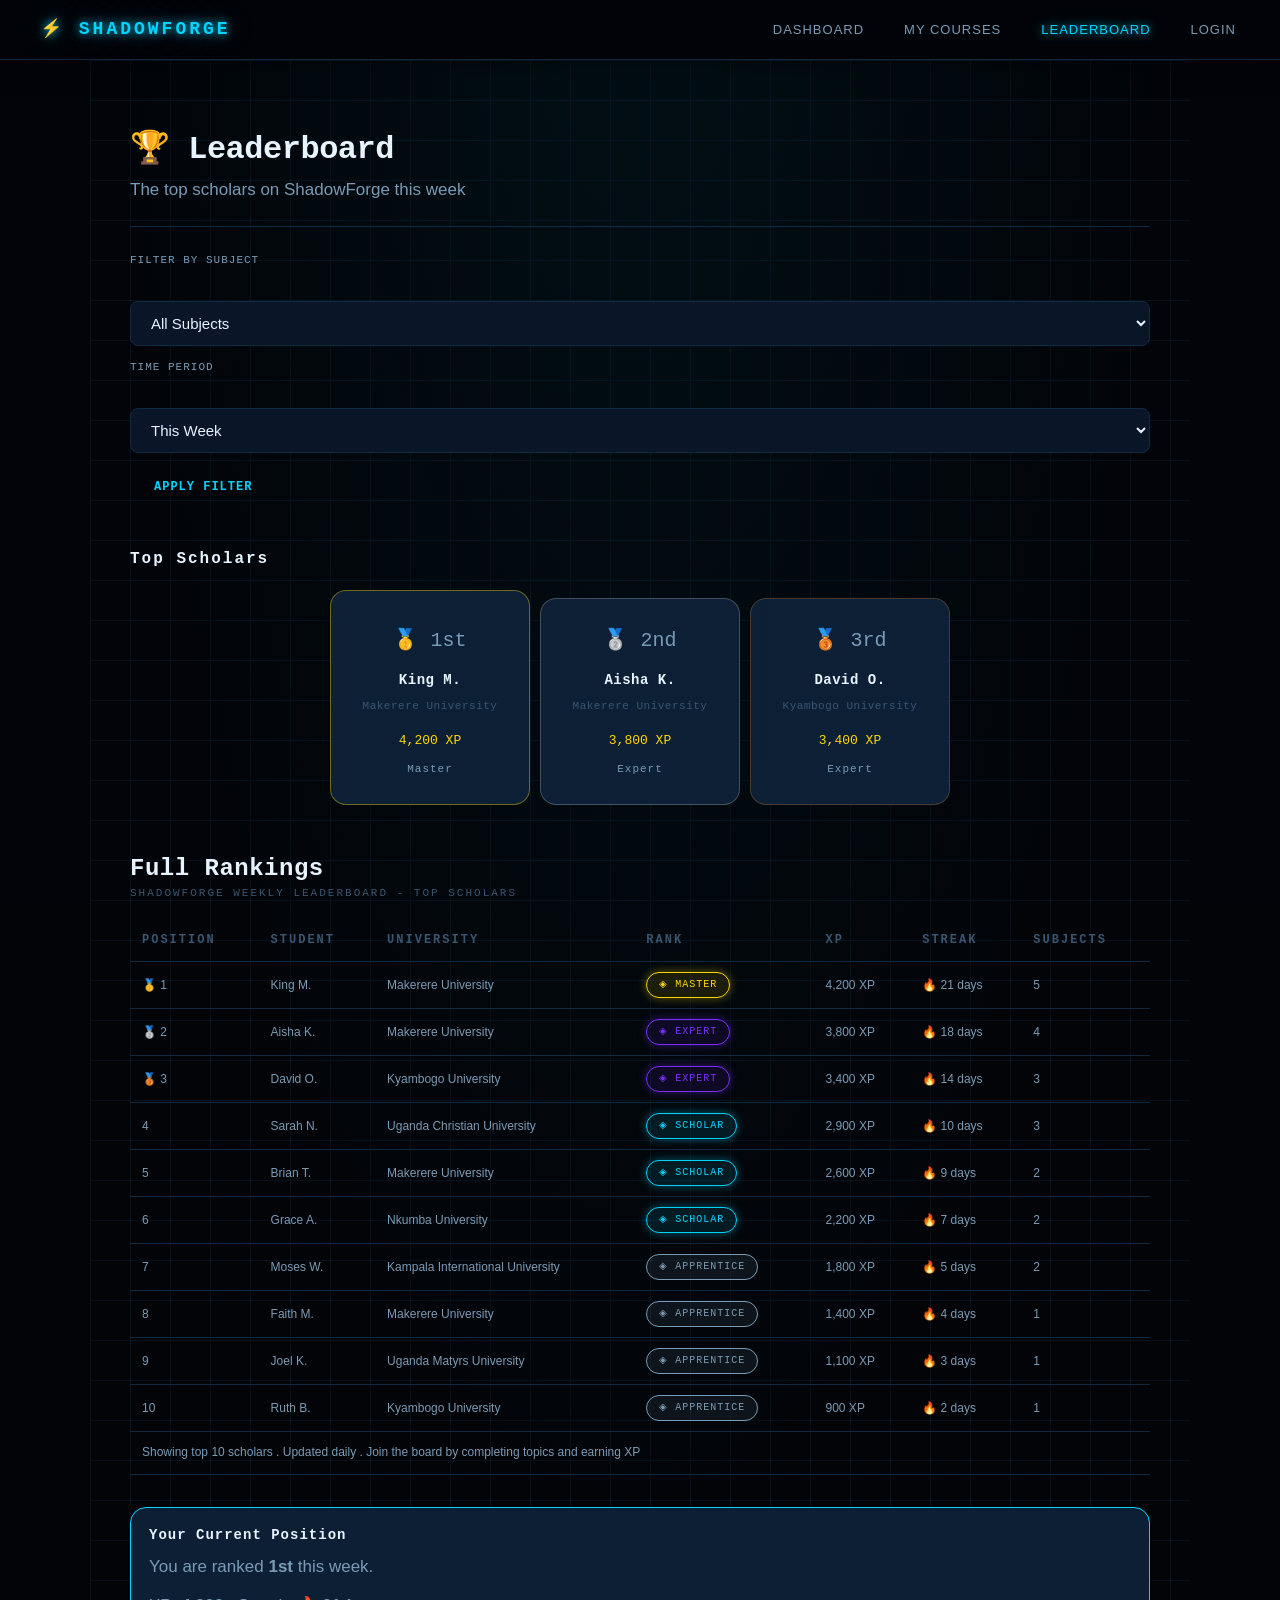
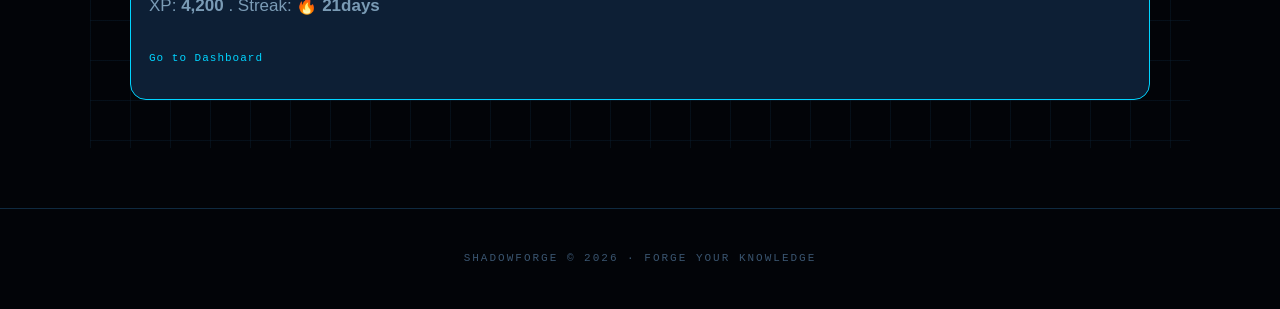
==== commit ac203f79: "Day 25 - JavaScript begins,hamburger menu, XP animations, DOM basics" ====
--- a/leaderboard.html
+++ b/leaderboard.html
@@ -311,6 +311,11 @@
     <footer>
         <p>ShadowForge &copy; 2026 &middot; Forge Your Knowledge</p>
     </footer>
+
+    <!-- all your Html content -->
+
+  <!-- JS goes at the very bottom - just before the closing body tag -->
+   <script src="js/main.js"></script>
 </body>
 
 </html>
--- a/css/style.css
+++ b/css/style.css
@@ -236,6 +236,17 @@
     --subject-accounting-color: #ffd700;
     --subject-law-color: #ff3366;
     --subject-org-color: #00ff88;
+    --subject-macro-color: #00ff88;
+
+    :root {
+        /* existing tokens stay */
+
+        /* ── ELEVATION TOKENS ── */
+        --elevation-1: 0 2px 8px rgba(0, 0, 0, 0.2);
+        --elevation-2: 0 4px 16px rgba(0, 0, 0, 0.3);
+        --elevation-3: 0 12px 32px rgba(0, 0, 0, 0.4);
+        --elevation-4: 0 20px 50px rgba(0, 0, 0, 0.5);
+    }
 
 }
 
@@ -3504,4 +3515,1742 @@
     background: rgba(255, 215, 0, 0.1);
     border: 1px solid var(--rank-master-color);
     box-shadow: var(--glow-gold-sm);
+}
+
+
+
+/* ══════════════════════════════════════════
+   DAY 20 — BUTTON SYSTEM & INTERACTIVE ELEMENTS
+══════════════════════════════════════════ */
+
+/* ── BUTTON BASE RESET ── */
+button {
+    appearance: none;
+    -webkit-appearance: none;
+    border: none;
+    background: none;
+    cursor: pointer;
+    font-family: var(--font-display);
+    font-weight: 700;
+    letter-spacing: var(--tracking-wide);
+    text-transform: uppercase;
+    transition: var(--transition-base);
+    position: relative;
+    overflow: hidden;
+    white-space: nowrap;
+}
+
+/* ── RIPPLE EFFECT — click feedback ── */
+button::after {
+    content: '';
+    position: absolute;
+    inset: 0;
+    background: radial-gradient(circle at center,
+            rgba(255, 255, 255, 0.15),
+            transparent 70%);
+    opacity: 0;
+    transition: opacity 0.3s ease;
+}
+
+button:active::after {
+    opacity: 1;
+}
+
+/* ══════════════════════════════════════════
+   BUTTON VARIANTS
+══════════════════════════════════════════ */
+
+/* ── PRIMARY BUTTON ── */
+.btn-primary {
+    display: inline-flex;
+    align-items: center;
+    justify-content: center;
+    gap: var(--space-2);
+    background: linear-gradient(135deg,
+            rgba(0, 212, 255, 0.15),
+            rgba(123, 47, 255, 0.15));
+    border: 1px solid var(--neon-cyan);
+    border-radius: var(--btn-radius);
+    padding: var(--btn-padding);
+    font-size: var(--btn-font-size);
+    color: var(--neon-cyan);
+    min-height: 44px;
+}
+
+.btn-primary:hover {
+    background: linear-gradient(135deg,
+            rgba(0, 212, 255, 0.25),
+            rgba(123, 47, 255, 0.25));
+    box-shadow:
+        var(--glow-cyan-sm),
+        var(--glow-cyan-md);
+    transform: translateY(-2px);
+}
+
+.btn-primary:active {
+    transform: translateY(0px);
+    box-shadow: var(--glow-cyan-sm);
+}
+
+.btn-primary:focus-visible {
+    outline: 2px solid var(--neon-cyan);
+    outline-offset: 3px;
+    box-shadow: 0 0 0 4px rgba(0, 212, 255, 0.2);
+}
+
+/* ── SECONDARY BUTTON ── */
+.btn-secondary {
+    display: inline-flex;
+    align-items: center;
+    justify-content: center;
+    gap: var(--space-2);
+    background: var(--bg-surface);
+    border: 1px solid var(--border-dim);
+    border-radius: var(--btn-radius);
+    padding: var(--btn-padding);
+    font-size: var(--btn-font-size);
+    color: var(--text-secondary);
+    min-height: 44px;
+}
+
+.btn-secondary:hover {
+    background: var(--bg-card);
+    border-color: var(--text-secondary);
+    color: var(--text-primary);
+    transform: translateY(-2px);
+}
+
+.btn-secondary:active {
+    transform: translateY(0px);
+}
+
+.btn-secondary:focus-visible {
+    outline: 2px solid var(--text-secondary);
+    outline-offset: 3px;
+}
+
+/* ── GHOST BUTTON ── */
+.btn-ghost {
+    display: inline-flex;
+    align-items: center;
+    justify-content: center;
+    gap: var(--space-2);
+    background: transparent;
+    border: none;
+    border-radius: var(--btn-radius);
+    padding: var(--btn-padding);
+    font-size: var(--btn-font-size);
+    color: var(--text-secondary);
+    min-height: 44px;
+}
+
+.btn-ghost:hover {
+    background: var(--bg-surface);
+    color: var(--text-primary);
+}
+
+.btn-ghost:focus-visible {
+    outline: 2px solid var(--border-dim);
+    outline-offset: 3px;
+}
+
+/* ── DANGER BUTTON ── */
+.btn-danger {
+    display: inline-flex;
+    align-items: center;
+    justify-content: center;
+    gap: var(--space-2);
+    background: rgba(255, 51, 102, 0.1);
+    border: 1px solid var(--border-red);
+    border-radius: var(--btn-radius);
+    padding: var(--btn-padding);
+    font-size: var(--btn-font-size);
+    color: var(--neon-red);
+    min-height: 44px;
+}
+
+.btn-danger:hover {
+    background: rgba(255, 51, 102, 0.2);
+    box-shadow: var(--glow-red-sm);
+    transform: translateY(-2px);
+}
+
+/* ── BUTTON SIZES ── */
+.btn-sm {
+    padding: var(--space-1) var(--space-3);
+    font-size: 10px;
+    min-height: 32px;
+    border-radius: var(--radius-sm);
+}
+
+.btn-lg {
+    padding: var(--space-4) var(--space-8);
+    font-size: var(--text-sm);
+    min-height: 54px;
+    border-radius: var(--radius-lg);
+}
+
+/* ── DISABLED STATE — all buttons ── */
+button:disabled,
+.btn:disabled {
+    opacity: 0.4;
+    cursor: not-allowed;
+    transform: none;
+    box-shadow: none;
+    pointer-events: none;
+}
+
+/* ── LOADING STATE ── */
+.btn-loading {
+    pointer-events: none;
+    opacity: 0.7;
+}
+
+.btn-loading::before {
+    content: '';
+    width: 14px;
+    height: 14px;
+    border: 2px solid currentColor;
+    border-top-color: transparent;
+    border-radius: 50%;
+    animation: spin 0.6s linear infinite;
+    margin-right: var(--space-2);
+}
+
+@keyframes spin {
+    to {
+        transform: rotate(360deg);
+    }
+}
+
+/* ══════════════════════════════════════════
+   LINK STYLES
+══════════════════════════════════════════ */
+
+/* Default link */
+a {
+    color: var(--neon-cyan);
+    text-decoration: none;
+    transition: var(--transition-fast);
+    position: relative;
+}
+
+/* Underline animation on hover */
+a.link-underline::after {
+    content: '';
+    position: absolute;
+    bottom: -2px;
+    left: 0;
+    width: 0;
+    height: 1px;
+    background: var(--neon-cyan);
+    transition: width 0.3s ease;
+}
+
+a.link-underline:hover::after {
+    width: 100%;
+}
+
+a:focus-visible {
+    outline: 2px solid var(--neon-cyan);
+    outline-offset: 3px;
+    border-radius: 3px;
+}
+
+/* ══════════════════════════════════════════
+   INPUT INTERACTIVE STATES
+══════════════════════════════════════════ */
+
+input,
+select,
+textarea {
+    transition: var(--transition-fast);
+}
+
+input:hover,
+select:hover,
+textarea:hover {
+    border-color: var(--text-dim);
+}
+
+input:focus,
+select:focus,
+textarea:focus {
+    outline: none;
+    border-color: var(--neon-cyan);
+    box-shadow:
+        0 0 0 3px rgba(0, 212, 255, 0.1),
+        var(--glow-cyan-sm);
+    background: var(--bg-card);
+}
+
+input:invalid:not(:placeholder-shown) {
+    border-color: var(--neon-red);
+    box-shadow: 0 0 0 3px rgba(255, 51, 102, 0.1);
+}
+
+input:valid:not(:placeholder-shown) {
+    border-color: var(--neon-green);
+}
+
+/* ══════════════════════════════════════════
+   CARD INTERACTIVE STATES
+══════════════════════════════════════════ */
+
+.course-card {
+    transition: var(--transition-base);
+}
+
+.course-card:hover {
+    transform: translateY(-4px);
+    border-color: var(--subject-color, var(--border-cyan));
+    box-shadow:
+        0 0 20px color-mix(in srgb,
+            var(--subject-color, var(--neon-cyan)) 15%,
+            transparent),
+        0 16px 40px rgba(0, 0, 0, 0.4);
+}
+
+.course-card:active {
+    transform: translateY(-2px);
+}
+
+/* ══════════════════════════════════════════
+   TOPIC NODE INTERACTIVE STATES
+══════════════════════════════════════════ */
+
+.topic-node {
+    transition: var(--transition-base);
+}
+
+.topic-node:hover:not(.locked-node) {
+    transform: translateX(6px);
+    border-color: var(--border-cyan);
+    box-shadow: var(--glow-cyan-sm);
+}
+
+.topic-node:active:not(.locked-node) {
+    transform: translateX(3px);
+}
+
+/* ══════════════════════════════════════════
+   QUIZ OPTION INTERACTIVE STATES
+══════════════════════════════════════════ */
+
+.answer-options label {
+    transition: var(--transition-fast);
+    cursor: pointer;
+}
+
+.answer-options label:hover {
+    border-color: var(--border-cyan);
+    background: var(--bg-card);
+    color: var(--neon-cyan);
+    transform: translateX(4px);
+}
+
+.answer-options label:has(input:checked) {
+    border-color: var(--neon-cyan);
+    background: rgba(0, 212, 255, 0.08);
+    color: var(--neon-cyan);
+}
+
+/* ══════════════════════════════════════════
+   LEADERBOARD ROW INTERACTIVE STATES
+══════════════════════════════════════════ */
+
+.leaderboard-row {
+    transition: var(--transition-fast);
+    cursor: default;
+}
+
+.leaderboard-row:hover td {
+    background: var(--bg-card);
+    color: var(--text-primary);
+}
+
+.leaderboard-row:hover td:first-child {
+    color: var(--neon-cyan);
+}
+
+/* ══════════════════════════════════════════
+   NAV LINK INTERACTIVE STATES
+══════════════════════════════════════════ */
+
+#nav-links a {
+    transition: var(--transition-fast);
+    padding: var(--space-2) var(--space-1);
+    border-radius: var(--radius-sm);
+}
+
+#nav-links a:hover {
+    color: var(--neon-cyan);
+    text-shadow: var(--glow-cyan-sm);
+}
+
+#nav-links a:focus-visible {
+    outline: 2px solid var(--neon-cyan);
+    outline-offset: 3px;
+}
+
+/* ══════════════════════════════════════════
+   HAMBURGER INTERACTIVE STATES
+══════════════════════════════════════════ */
+
+#hamburger {
+    transition: var(--transition-fast);
+    border-radius: var(--radius-sm);
+    padding: var(--space-2);
+}
+
+#hamburger:hover span {
+    background: var(--neon-cyan);
+    box-shadow: var(--glow-cyan-sm);
+}
+
+#hamburger:focus-visible {
+    outline: 2px solid var(--neon-cyan);
+    outline-offset: 3px;
+}
+
+/* Hamburger open state animation */
+#hamburger.open span:nth-child(1) {
+    transform: translateY(7px) rotate(45deg);
+}
+
+#hamburger.open span:nth-child(2) {
+    opacity: 0;
+    transform: scaleX(0);
+}
+
+#hamburger.open span:nth-child(3) {
+    transform: translateY(-7px) rotate(-45deg);
+}
+
+
+/* Only show invalid state after user tries to submit */
+input:invalid:not(:placeholder-shown) {
+    border-color: var(--border-dim);
+    box-shadow: none;
+}
+
+
+
+/* ══════════════════════════════════════════
+   DAY 21 — ANIMATIONS & MICRO-INTERACTIONS
+══════════════════════════════════════════ */
+
+/* ── KEYFRAME DEFINITIONS ── */
+
+/* Fade up — elements entering from below */
+@keyframes fadeUp {
+    from {
+        opacity: 0;
+        transform: translateY(20px);
+    }
+
+    to {
+        opacity: 1;
+        transform: translateY(0);
+    }
+}
+
+/* Fade in — simple opacity */
+@keyframes fadeIn {
+    from {
+        opacity: 0;
+    }
+
+    to {
+        opacity: 1;
+    }
+}
+
+/* Fade down — elements entering from above */
+@keyframes fadeDown {
+    from {
+        opacity: 0;
+        transform: translateY(-20px);
+    }
+
+    to {
+        opacity: 1;
+        transform: translateY(0);
+    }
+}
+
+/* Scale in — elements growing into place */
+@keyframes scaleIn {
+    from {
+        opacity: 0;
+        transform: scale(0.9);
+    }
+
+    to {
+        opacity: 1;
+        transform: scale(1);
+    }
+}
+
+/* Slide in from left */
+@keyframes slideInLeft {
+    from {
+        opacity: 0;
+        transform: translateX(-30px);
+    }
+
+    to {
+        opacity: 1;
+        transform: translateX(0);
+    }
+}
+
+/* Slide in from right */
+@keyframes slideInRight {
+    from {
+        opacity: 0;
+        transform: translateX(30px);
+    }
+
+    to {
+        opacity: 1;
+        transform: translateX(0);
+    }
+}
+
+/* Glitch — cyberpunk logo effect */
+@keyframes glitch {
+
+    0%,
+    85%,
+    100% {
+        text-shadow:
+            0 0 10px var(--neon-cyan),
+
+            0 0 30px rgba(0, 212, 255, 0.4);
+        transform: translate(0);
+    }
+
+    87% {
+        text-shadow:
+            -3px 0 var(--neon-purple),
+            3px 0 var(--neon-cyan);
+        transform: translate(-2px, 1px);
+    }
+
+    89% {
+        text-shadow:
+            3px 0 var(--neon-purple),
+            -3px 0 var(--neon-cyan);
+        transform: translate(2px, -1px);
+    }
+
+    91% {
+        text-shadow:
+            0 0 10px var(--neon-cyan),
+            0 0 30px rgba(0, 212, 255, 0.4);
+        transform: translate(0);
+    }
+
+    93% {
+        text-shadow:
+            -2px 0 var(--neon-red),
+            2px 0 var(--neon-cyan);
+        transform: translate(1px, 0);
+    }
+
+    95% {
+        text-shadow:
+            0 0 10px var(--neon-cyan),
+            0 0 30px rgba(0, 212, 255, 0.4);
+        transform: translate(0);
+    }
+}
+
+/* Pulse glow — breathing effect */
+@keyframes pulseGlow {
+
+    0%,
+    100% {
+        box-shadow:
+            0 0 8px rgba(0, 212, 255, 0.3),
+            0 0 20px rgba(0, 212, 255, 0.1);
+    }
+
+    50% {
+        box-shadow:
+            0 0 16px rgba(0, 212, 255, 0.6),
+            0 0 40px rgba(0, 212, 255, 0.3);
+    }
+}
+
+/* Pulse glow text */
+@keyframes pulseGlowText {
+
+    0%,
+    100% {
+        text-shadow:
+            0 0 10px var(--neon-cyan),
+            0 0 20px rgba(0, 212, 255, 0.3);
+    }
+
+    50% {
+        text-shadow:
+            0 0 20px var(--neon-cyan),
+            0 0 40px rgba(0, 212, 255, 0.6),
+            0 0 60px rgba(0, 212, 255, 0.2);
+    }
+}
+
+/* Spin — loading indicator */
+@keyframes spin {
+    from {
+        transform: rotate(0deg);
+    }
+
+    to {
+        transform: rotate(360deg);
+    }
+}
+
+/* Shimmer — loading skeleton */
+@keyframes shimmer {
+    0% {
+        background-position: -200% center;
+    }
+
+    100% {
+        background-position: 200% center;
+    }
+}
+
+/* Float — subtle up and down */
+@keyframes float {
+
+    0%,
+    100% {
+        transform: translateY(0px);
+    }
+
+    50% {
+        transform: translateY(-6px);
+    }
+}
+
+/* XP bar fill — animates on load */
+@keyframes xpFill {
+    from {
+        width: 0%;
+    }
+}
+
+/* Streak pulse — fire emoji bounce */
+@keyframes streakPulse {
+
+    0%,
+    100% {
+        transform: scale(1);
+    }
+
+    50% {
+        transform: scale(1.2);
+    }
+}
+
+/* ── APPLYING ANIMATIONS ── */
+@media (prefers-reduced-motion: no-preference) {
+
+    /* Logo glitch */
+    #logo {
+        animation: glitch 8s infinite;
+    }
+
+    /* XP bar animates on load */
+    .xp-fill {
+        animation: xpFill 1.2s ease-out forwards;
+    }
+
+    /* Active node pulse */
+    .node-icon.active {
+        animation: pulseGlow 2s ease-in-out infinite;
+    }
+
+    /* Rank name glow pulse */
+    .rank-name {
+        animation: pulseGlowText 3s ease-in-out infinite;
+    }
+
+    /* Page entrance animations */
+    .animate-in {
+        animation: fadeUp 0.4s ease forwards;
+        opacity: 0;
+    }
+
+    /* Staggered delays for sequences */
+    .delay-1 {
+        animation-delay: 0.1s;
+    }
+
+    .delay-2 {
+        animation-delay: 0.2s;
+    }
+
+    .delay-3 {
+        animation-delay: 0.3s;
+    }
+
+    .delay-4 {
+        animation-delay: 0.4s;
+    }
+
+    .delay-5 {
+        animation-delay: 0.5s;
+    }
+
+    .delay-6 {
+        animation-delay: 0.6s;
+    }
+
+    /* Nav entrance */
+    nav {
+        animation: fadeDown 0.3s ease forwards;
+    }
+
+    /* Card entrance */
+    .course-card {
+        animation: fadeUp 0.4s ease forwards;
+        opacity: 0;
+    }
+
+    /* Stagger course cards */
+    .course-card:nth-child(1) {
+        animation-delay: 0.1s;
+    }
+
+    .course-card:nth-child(2) {
+        animation-delay: 0.2s;
+    }
+
+    .course-card:nth-child(3) {
+        animation-delay: 0.3s;
+    }
+
+    .course-card:nth-child(4) {
+        animation-delay: 0.4s;
+    }
+
+    .course-card:nth-child(5) {
+        animation-delay: 0.5s;
+    }
+
+    .course-card:nth-child(6) {
+        animation-delay: 0.6s;
+    }
+
+    .course-card:nth-child(7) {
+        animation-delay: 0.7s;
+    }
+
+    /* Topic nodes stagger */
+    .topic-node-wrap:nth-child(1) .topic-node {
+        animation: slideInLeft 0.3s ease forwards;
+        animation-delay: 0.1s;
+        opacity: 0;
+    }
+
+    .topic-node-wrap:nth-child(3) .topic-node {
+        animation: slideInLeft 0.3s ease forwards;
+        animation-delay: 0.2s;
+        opacity: 0;
+    }
+
+    .topic-node-wrap:nth-child(5) .topic-node {
+        animation: slideInLeft 0.3s ease forwards;
+        animation-delay: 0.3s;
+        opacity: 0;
+    }
+
+    .topic-node-wrap:nth-child(7) .topic-node {
+        animation: slideInLeft 0.3s ease forwards;
+        animation-delay: 0.4s;
+        opacity: 0;
+    }
+
+    .topic-node-wrap:nth-child(9) .topic-node {
+        animation: slideInLeft 0.3s ease forwards;
+        animation-delay: 0.5s;
+        opacity: 0;
+    }
+
+    /* Auth box entrance */
+    #login-box,
+    #signup-box {
+        animation: scaleIn 0.4s ease forwards;
+    }
+
+    /* Podium cards */
+    #second-place {
+        animation: slideInLeft 0.4s ease 0.1s forwards;
+        opacity: 0;
+    }
+
+    #first-place {
+        animation: fadeUp 0.4s ease 0.2s forwards;
+        opacity: 0;
+    }
+
+    #third-place {
+        animation: slideInRight 0.4s ease 0.1s forwards;
+        opacity: 0;
+    }
+
+}
+
+/* ── UTILITY ANIMATION CLASSES ── */
+.animate-fade-up {
+    animation: fadeUp 0.4s ease forwards;
+}
+
+.animate-fade-in {
+    animation: fadeIn 0.3s ease forwards;
+}
+
+.animate-scale-in {
+    animation: scaleIn 0.3s ease forwards;
+}
+
+.animate-float {
+    animation: float 3s ease-in-out infinite;
+}
+
+.animate-pulse-glow {
+    animation: pulseGlow 2s ease-in-out infinite;
+}
+
+.animate-spin {
+    animation: spin 0.6s linear infinite;
+}
+
+/* ── SKELETON LOADING ── */
+.skeleton {
+    background: linear-gradient(90deg,
+            var(--bg-card) 25%,
+            var(--bg-elevated) 50%,
+            var(--bg-card) 75%);
+    background-size: 200% 100%;
+    animation: shimmer 1.5s infinite;
+    border-radius: var(--radius-md);
+}
+
+.skeleton-text {
+    height: 14px;
+    margin-bottom: var(--space-2);
+    border-radius: var(--radius-sm);
+}
+
+.skeleton-title {
+    height: 24px;
+    width: 60%;
+    margin-bottom: var(--space-3);
+    border-radius: var(--radius-sm);
+}
+
+.skeleton-card {
+    height: 160px;
+    border-radius: var(--card-radius);
+}
+
+/* ── MICRO-INTERACTIONS ── */
+
+/* Button press feel */
+.btn-primary:active,
+.btn-secondary:active,
+.btn-ghost:active {
+    transform: scale(0.97);
+    transition: transform 0.1s ease;
+}
+
+/* Card click press */
+.course-card:active {
+    transform: translateY(-1px) scale(0.99);
+}
+
+/* Checkbox bounce */
+input[type="checkbox"]:checked {
+    animation: scaleIn 0.2s cubic-bezier(0.34, 1.56, 0.64, 1);
+}
+
+/* Nav link hover slide */
+#nav-links a {
+    position: relative;
+}
+
+#nav-links a::after {
+    content: '';
+    position: absolute;
+    bottom: -2px;
+    left: 0;
+    width: 0;
+    height: 1px;
+    background: var(--neon-cyan);
+    transition: width 0.2s ease;
+    box-shadow: var(--glow-cyan-sm);
+}
+
+#nav-links a:hover::after {
+    width: 100%;
+}
+
+/* ── TOAST NOTIFICATION ── */
+.toast {
+    position: fixed;
+    bottom: var(--space-6);
+    right: var(--space-6);
+    background: var(--bg-card);
+    border: 1px solid var(--border-cyan);
+    border-radius: var(--radius-lg);
+    padding: var(--space-4) var(--space-6);
+    font-family: var(--font-display);
+    font-size: var(--text-sm);
+    color: var(--neon-cyan);
+    box-shadow:
+        var(--glow-cyan-sm),
+        0 16px 40px rgba(0, 0, 0, 0.4);
+    z-index: var(--z-toast);
+    animation: slideInRight 0.3s ease forwards;
+    max-width: 300px;
+}
+
+.toast.success {
+    border-color: var(--border-green);
+    color: var(--neon-green);
+    box-shadow: var(--glow-green-sm);
+}
+
+.toast.error {
+    border-color: var(--border-red);
+    color: var(--neon-red);
+    box-shadow: var(--glow-red-sm);
+}
+
+
+/* ══════════════════════════════════════════
+   DAY 22 — GAMIFICATION COMPONENTS
+══════════════════════════════════════════ */
+
+/* ── XP PROGRESS BAR ── */
+.xp-progress-wrap {
+    display: flex;
+    flex-direction: column;
+    gap: var(--space-2);
+    width: 100%;
+}
+
+.xp-progress-header {
+    display: flex;
+    align-items: center;
+    justify-content: space-between;
+}
+
+.xp-progress-label {
+    font-family: var(--font-display);
+    font-size: var(--text-xs);
+    color: var(--text-secondary);
+    letter-spacing: var(--tracking-wider);
+    text-transform: uppercase;
+}
+
+.xp-progress-value {
+    font-family: var(--font-mono);
+    font-size: var(--text-xs);
+    color: var(--neon-gold);
+    letter-spacing: var(--tracking-wide);
+}
+
+.xp-bar-track {
+    height: var(--xp-bar-height);
+    background: var(--bg-surface);
+    border-radius: var(--xp-bar-radius);
+    overflow: hidden;
+    border: 1px solid var(--border-dim);
+    position: relative;
+}
+
+.xp-bar-fill {
+    height: 100%;
+    border-radius: var(--xp-bar-radius);
+    background: linear-gradient(90deg,
+            var(--neon-cyan),
+            var(--neon-purple));
+    box-shadow:
+        0 0 10px var(--neon-cyan),
+        0 0 20px rgba(0, 212, 255, 0.3);
+    position: relative;
+    transition: width 1.2s cubic-bezier(0.4, 0, 0.2, 1);
+}
+
+/* Shimmer on xp bar fill */
+.xp-bar-fill::after {
+    content: '';
+    position: absolute;
+    top: 0;
+    left: -100%;
+    width: 100%;
+    height: 100%;
+    background: linear-gradient(90deg,
+            transparent,
+            rgba(255, 255, 255, 0.3),
+            transparent);
+    animation: shimmer 2s infinite;
+}
+
+.xp-progress-footer {
+    display: flex;
+    justify-content: space-between;
+    font-family: var(--font-mono);
+    font-size: 10px;
+    color: var(--text-dim);
+}
+
+/* ── STREAK COUNTER ── */
+.streak-widget {
+    display: flex;
+    align-items: center;
+    gap: var(--space-3);
+    background: var(--bg-card);
+    border: 1px solid var(--border-dim);
+    border-radius: var(--radius-lg);
+    padding: var(--space-4) var(--space-5);
+    position: relative;
+    overflow: hidden;
+}
+
+.streak-widget::before {
+    content: '';
+    position: absolute;
+    inset: 0;
+    background: linear-gradient(135deg,
+            rgba(255, 215, 0, 0.05),
+            transparent);
+    pointer-events: none;
+}
+
+.streak-icon {
+    font-size: 28px;
+    animation: streakPulse 1.5s ease-in-out infinite;
+    flex-shrink: 0;
+}
+
+.streak-info {
+    display: flex;
+    flex-direction: column;
+    gap: 2px;
+}
+
+.streak-count {
+    font-family: var(--font-display);
+    font-size: var(--text-xl);
+    font-weight: 900;
+    color: var(--neon-gold);
+    line-height: 1;
+    text-shadow: var(--glow-gold-sm);
+}
+
+.streak-label {
+    font-family: var(--font-display);
+    font-size: var(--text-xs);
+    color: var(--text-secondary);
+    letter-spacing: var(--tracking-wider);
+    text-transform: uppercase;
+}
+
+.streak-best {
+    font-family: var(--font-mono);
+    font-size: 10px;
+    color: var(--text-dim);
+    margin-left: auto;
+    text-align: right;
+    line-height: 1.4;
+}
+
+/* ── RANK DISPLAY CARD ── */
+.rank-display {
+    display: flex;
+    flex-direction: column;
+    align-items: center;
+    gap: var(--space-3);
+    background: var(--bg-card);
+    border: 1px solid var(--border-dim);
+    border-radius: var(--radius-xl);
+    padding: var(--space-8) var(--space-6);
+    text-align: center;
+    position: relative;
+    overflow: hidden;
+}
+
+.rank-display::before {
+    content: '';
+    position: absolute;
+    top: -50%;
+    left: -50%;
+    width: 200%;
+    height: 200%;
+    background: radial-gradient(circle at center,
+            rgba(0, 212, 255, 0.05),
+            transparent 60%);
+    pointer-events: none;
+}
+
+.rank-display-icon {
+    font-size: 48px;
+    animation: float 3s ease-in-out infinite;
+}
+
+.rank-display-title {
+    font-family: var(--font-display);
+    font-size: var(--text-xs);
+    color: var(--text-dim);
+    letter-spacing: var(--tracking-widest);
+    text-transform: uppercase;
+}
+
+.rank-display-name {
+    font-family: var(--font-display);
+    font-size: var(--text-2xl);
+    font-weight: 900;
+    color: var(--neon-cyan);
+    text-shadow:
+        0 0 20px var(--neon-cyan),
+        0 0 40px rgba(0, 212, 255, 0.3);
+    letter-spacing: var(--tracking-wide);
+}
+
+/* ── TOPIC PROGRESS BAR ── */
+.topic-progress-wrap {
+    display: flex;
+    flex-direction: column;
+    gap: var(--space-2);
+}
+
+.topic-progress-header {
+    display: flex;
+    align-items: center;
+    justify-content: space-between;
+    font-family: var(--font-display);
+    font-size: var(--text-xs);
+    letter-spacing: var(--tracking-wider);
+}
+
+.topic-progress-label {
+    color: var(--text-secondary);
+    text-transform: uppercase;
+}
+
+.topic-progress-count {
+    color: var(--neon-cyan);
+}
+
+.topic-progress-track {
+    height: 4px;
+    background: var(--bg-surface);
+    border-radius: var(--radius-full);
+    overflow: hidden;
+}
+
+.topic-progress-fill {
+    height: 100%;
+    background: linear-gradient(90deg,
+            var(--neon-cyan),
+            var(--neon-purple));
+    border-radius: var(--radius-full);
+    box-shadow: 0 0 6px var(--neon-cyan);
+    transition: width 1s ease;
+}
+
+/* ── STATS GRID ── */
+.stats-grid {
+    display: grid;
+    grid-template-columns: repeat(auto-fit, minmax(120px, 1fr));
+    gap: var(--space-3);
+    margin-bottom: var(--space-6);
+}
+
+.stat-card {
+    background: var(--bg-card);
+    border: 1px solid var(--border-dim);
+    border-radius: var(--radius-lg);
+    padding: var(--space-4);
+    display: flex;
+    flex-direction: column;
+    gap: var(--space-1);
+    transition: var(--transition-base);
+}
+
+.stat-card:hover {
+    border-color: var(--border-cyan);
+    transform: translateY(-2px);
+}
+
+.stat-card-icon {
+    font-size: 20px;
+    margin-bottom: var(--space-1);
+}
+
+.stat-card-value {
+    font-family: var(--font-display);
+    font-size: var(--text-xl);
+    font-weight: 900;
+    color: var(--text-primary);
+    line-height: 1;
+}
+
+.stat-card-label {
+    font-family: var(--font-display);
+    font-size: 10px;
+    color: var(--text-dim);
+    letter-spacing: var(--tracking-wider);
+    text-transform: uppercase;
+}
+
+/* ── ACHIEVEMENT CARD ── */
+.achievement-card {
+    display: flex;
+    align-items: center;
+    gap: var(--space-4);
+    background: var(--bg-card);
+    border: 1px solid var(--border-dim);
+    border-radius: var(--radius-lg);
+    padding: var(--space-4) var(--space-5);
+    transition: var(--transition-base);
+    position: relative;
+    overflow: hidden;
+}
+
+.achievement-card.unlocked {
+    border-color: var(--border-gold);
+    box-shadow: var(--glow-gold-sm);
+}
+
+.achievement-card.locked {
+    opacity: 0.4;
+    filter: grayscale(1);
+}
+
+.achievement-icon {
+    width: 48px;
+    height: 48px;
+    border-radius: var(--radius-md);
+    background: linear-gradient(135deg,
+            rgba(255, 215, 0, 0.1),
+            rgba(255, 215, 0, 0.05));
+    border: 1px solid var(--border-gold);
+    display: flex;
+    align-items: center;
+    justify-content: center;
+    font-size: 22px;
+    flex-shrink: 0;
+}
+
+.achievement-info {
+    flex: 1;
+}
+
+.achievement-name {
+    font-family: var(--font-display);
+    font-size: var(--text-sm);
+    font-weight: 700;
+    color: var(--text-primary);
+    margin-bottom: 4px;
+}
+
+.achievement-desc {
+    font-size: var(--text-xs);
+    color: var(--text-secondary);
+    line-height: 1.4;
+}
+
+.achievement-xp {
+    font-family: var(--font-mono);
+    font-size: var(--text-xs);
+    color: var(--neon-gold);
+    flex-shrink: 0;
+}
+
+/* ── XP GAIN TOAST ── */
+.xp-toast {
+    position: fixed;
+    top: 80px;
+    right: var(--space-5);
+    background: var(--bg-card);
+    border: 1px solid var(--border-gold);
+    border-radius: var(--radius-lg);
+    padding: var(--space-3) var(--space-5);
+    display: flex;
+    align-items: center;
+    gap: var(--space-3);
+    font-family: var(--font-display);
+    font-size: var(--text-sm);
+    color: var(--neon-gold);
+    box-shadow:
+        var(--glow-gold-sm),
+        0 8px 30px rgba(0, 0, 0, 0.4);
+    z-index: var(--z-toast);
+    animation: slideInRight 0.3s ease forwards;
+    pointer-events: none;
+}
+
+.xp-toast-icon {
+    font-size: 20px;
+}
+
+.xp-toast-amount {
+    font-size: var(--text-lg);
+    font-weight: 900;
+    text-shadow: var(--glow-gold-sm);
+}
+
+/* ── LEVEL UP BANNER ── */
+.level-up-banner {
+    position: fixed;
+    top: 50%;
+    left: 50%;
+    transform: translate(-50%, -50%);
+    background: var(--bg-card);
+    border: 2px solid var(--neon-gold);
+    border-radius: var(--radius-2xl);
+    padding: var(--space-10) var(--space-12);
+    text-align: center;
+    z-index: var(--z-modal);
+    box-shadow:
+        var(--glow-gold-md),
+        0 0 80px rgba(255, 215, 0, 0.2),
+        0 32px 80px rgba(0, 0, 0, 0.6);
+    animation: scaleIn 0.4s cubic-bezier(0.34, 1.56, 0.64, 1) forwards;
+    max-width: 360px;
+    width: 90%;
+}
+
+.level-up-icon {
+    font-size: 56px;
+    display: block;
+    margin-bottom: var(--space-4);
+    animation: float 2s ease-in-out infinite;
+}
+
+.level-up-label {
+    font-family: var(--font-display);
+    font-size: var(--text-xs);
+    color: var(--neon-gold);
+    letter-spacing: var(--tracking-widest);
+    text-transform: uppercase;
+    margin-bottom: var(--space-2);
+}
+
+.level-up-rank {
+    font-family: var(--font-display);
+    font-size: var(--text-3xl);
+    font-weight: 900;
+    color: var(--text-primary);
+    text-shadow:
+        0 0 20px var(--neon-gold),
+        0 0 40px rgba(255, 215, 0, 0.4);
+    margin-bottom: var(--space-3);
+}
+
+.level-up-desc {
+    font-size: var(--text-base);
+    color: var(--text-secondary);
+    margin-bottom: var(--space-6);
+    line-height: var(--leading-relaxed);
+}
+
+/* ── COMING SOON BADGE ── */
+.badge-coming-soon {
+    display: inline-flex;
+    align-items: center;
+    gap: var(--space-1);
+    background: var(--bg-surface);
+    border: 1px solid var(--border-dim);
+    border-radius: var(--badge-radius);
+    padding: var(--badge-padding);
+    font-family: var(--font-display);
+    font-size: var(--badge-font-size);
+    color: var(--text-dim);
+    letter-spacing: var(--tracking-wider);
+    text-transform: uppercase;
+}
+
+/* ── PROGRESS RING — circular progress ── */
+.progress-ring-wrap {
+    position: relative;
+    width: 80px;
+    height: 80px;
+    flex-shrink: 0;
+}
+
+.progress-ring {
+    transform: rotate(-90deg);
+    width: 80px;
+    height: 80px;
+}
+
+.progress-ring-bg {
+    fill: none;
+    stroke: var(--bg-surface);
+    stroke-width: 6;
+}
+
+.progress-ring-fill {
+    fill: none;
+    stroke: url(#progressGradient);
+    stroke-width: 6;
+    stroke-linecap: round;
+    stroke-dasharray: 220;
+    stroke-dashoffset: 80;
+    transition: stroke-dashoffset 1s ease;
+    filter: drop-shadow(0 0 4px var(--neon-cyan));
+}
+
+.progress-ring-text {
+    position: absolute;
+    top: 50%;
+    left: 50%;
+    transform: translate(-50%, -50%);
+    font-family: var(--font-display);
+    font-size: var(--text-sm);
+    font-weight: 700;
+    color: var(--neon-cyan);
+    text-align: center;
+}
+
+
+/* ══════════════════════════════════════════
+   DAY 23 — UNIFIED CARD SYSTEM
+══════════════════════════════════════════ */
+
+/* ── BASE CARD — every card inherits this foundation ── */
+.card-base {
+    background: var(--card-bg);
+    border: 1px solid var(--card-border);
+    border-radius: var(--card-radius);
+    box-shadow: var(--elevation-2);
+    transition: var(--transition-base);
+    position: relative;
+    overflow: hidden;
+}
+
+.card-base:hover {
+    box-shadow: var(--elevation-3);
+    transform: translateY(-3px);
+}
+
+/* ── CARD TOP GLOW LINE — signature ShadowForge detail ── */
+.card-glow-line::before {
+    content: '';
+    position: absolute;
+    top: 0;
+    left: 0;
+    right: 0;
+    height: 2px;
+    background: linear-gradient(90deg,
+            transparent,
+            var(--subject-color, var(--neon-cyan)),
+            transparent);
+    opacity: 0;
+    transition: opacity 0.3s ease;
+}
+
+.card-glow-line:hover::before {
+    opacity: 1;
+}
+
+/* ── COURSE CARD — refined ── */
+.course-card {
+    background: var(--card-bg);
+    border: 1px solid var(--card-border);
+    border-radius: var(--card-radius);
+    padding: var(--card-padding);
+    box-shadow: var(--elevation-2);
+    transition: var(--transition-base);
+    cursor: pointer;
+    position: relative;
+    overflow: hidden;
+    display: flex;
+    flex-direction: column;
+    gap: var(--space-3);
+}
+
+.course-card::before {
+    content: '';
+    position: absolute;
+    top: 0;
+    left: 0;
+    right: 0;
+    height: 2px;
+    background: linear-gradient(90deg,
+            transparent,
+            var(--subject-color, var(--neon-cyan)),
+            transparent);
+    opacity: 0;
+    transition: opacity 0.3s ease;
+}
+
+.course-card:hover {
+    border-color: var(--subject-color, var(--border-cyan));
+    box-shadow:
+        var(--elevation-3),
+        0 0 24px color-mix(in srgb, var(--subject-color, var(--neon-cyan)) 15%, transparent);
+    transform: translateY(-4px);
+}
+
+.course-card:hover::before {
+    opacity: 1;
+}
+
+.course-card h3 {
+    font-size: var(--text-lg);
+    margin-bottom: var(--space-1);
+}
+
+.course-card .rank-tag {
+    align-self: flex-start;
+}
+
+.course-card .btn-primary {
+    margin-top: auto;
+    align-self: flex-start;
+}
+
+/* Coming soon variant */
+.course-card.coming-soon {
+    opacity: 0.4;
+    cursor: default;
+    pointer-events: none;
+    filter: grayscale(0.6);
+}
+
+.course-card.coming-soon h3 {
+    color: var(--text-secondary);
+}
+
+/* ── RANK TAG ── */
+.rank-tag {
+    display: inline-flex;
+    align-items: center;
+    gap: var(--space-1);
+    border-radius: var(--radius-full);
+    padding: 3px var(--space-3);
+    font-family: var(--font-display);
+    font-size: 10px;
+    letter-spacing: var(--tracking-wide);
+    width: fit-content;
+}
+
+/* ── TOPIC NODE CARD — refined ── */
+.topic-node {
+    background: var(--card-bg);
+    border: 1px solid var(--card-border);
+    border-radius: var(--card-radius);
+    padding: var(--space-5);
+    box-shadow: var(--elevation-1);
+    display: grid;
+    grid-template-columns: auto 1fr auto;
+    align-items: center;
+    gap: var(--space-4);
+    cursor: pointer;
+    transition: var(--transition-base);
+    text-decoration: none;
+}
+
+.topic-node:hover:not(.locked-node) {
+    box-shadow: var(--elevation-2);
+    border-color: var(--border-cyan);
+    transform: translateX(6px);
+}
+
+.topic-node.active-node {
+    border-color: var(--neon-cyan);
+    background: var(--bg-card-hover);
+    box-shadow:
+        var(--elevation-3),
+        var(--glow-cyan-md),
+        inset 0 0 24px rgba(0, 212, 255, 0.04);
+}
+
+.topic-node.completed-node {
+    border-color: var(--border-green);
+}
+
+.topic-node.completed-node:hover {
+    box-shadow:
+        var(--elevation-2),
+        var(--glow-green-sm);
+}
+
+.topic-node.locked-node {
+    opacity: 0.4;
+    cursor: default;
+    pointer-events: none;
+    box-shadow: none;
+}
+
+/* ── QUIZ QUESTION CARD — refined ── */
+.quiz-question {
+    background: var(--card-bg);
+    border: 1px solid var(--card-border);
+    border-radius: var(--card-radius);
+    padding: var(--card-padding);
+    box-shadow: var(--elevation-1);
+    margin-bottom: var(--space-5);
+    display: flex;
+    flex-direction: column;
+    gap: var(--space-4);
+    transition: var(--transition-base);
+}
+
+.quiz-question:hover {
+    box-shadow: var(--elevation-2);
+    border-color: var(--border-subtle);
+}
+
+.quiz-question.answered-correct {
+    border-color: var(--border-green);
+    box-shadow: var(--glow-green-sm);
+}
+
+.quiz-question.answered-wrong {
+    border-color: var(--border-red);
+    box-shadow: var(--glow-red-sm);
+}
+
+/* ── PODIUM CARD — refined ── */
+.podium-card {
+    background: var(--card-bg);
+    border: 1px solid var(--card-border);
+    border-radius: var(--card-radius);
+    padding: var(--space-6) var(--space-5);
+    box-shadow: var(--elevation-2);
+    transition: var(--transition-base);
+    text-align: center;
+    display: flex;
+    flex-direction: column;
+    align-items: center;
+    gap: var(--space-2);
+}
+
+.podium-card:hover {
+    box-shadow: var(--elevation-3);
+    transform: translateY(-4px);
+}
+
+#first-place {
+    border-color: var(--border-gold);
+    box-shadow:
+        var(--elevation-3),
+        var(--glow-gold-sm);
+}
+
+#second-place {
+    border-color: rgba(192, 192, 192, 0.3);
+}
+
+#third-place {
+    border-color: rgba(205, 127, 50, 0.3);
+}
+
+/* ── STAT CARD — refined ── */
+.stat-card {
+    background: var(--card-bg);
+    border: 1px solid var(--card-border);
+    border-radius: var(--card-radius);
+    padding: var(--card-padding-sm);
+    box-shadow: var(--elevation-1);
+    transition: var(--transition-base);
+}
+
+.stat-card:hover {
+    box-shadow: var(--elevation-2);
+    border-color: var(--border-cyan);
+    transform: translateY(-2px);
+}
+
+/* ── STORY/EXAM CARD — refined ── */
+.story-card,
+.exam-section {
+    background: var(--card-bg);
+    border: 1px solid var(--card-border);
+    border-radius: var(--card-radius);
+    padding: var(--space-7, 28px);
+    box-shadow: var(--elevation-1);
+    transition: var(--transition-base);
+}
+
+.story-card:hover,
+.exam-section:hover {
+    box-shadow: var(--elevation-2);
+}
+
+/* ── AUTH BOX CARD — refined ── */
+#login-box,
+#signup-box {
+    background: var(--card-bg);
+    border: 1px solid var(--card-border);
+    border-radius: var(--radius-xl);
+    box-shadow: var(--elevation-3);
+}
+
+/* ── CARD SKELETON LOADING STATE ── */
+.card-skeleton {
+    background: var(--card-bg);
+    border: 1px solid var(--card-border);
+    border-radius: var(--card-radius);
+    padding: var(--card-padding);
+    display: flex;
+    flex-direction: column;
+    gap: var(--space-3);
+}
+
+/* ── FEATURED CARD VARIANT — for special highlights ── */
+.card-featured {
+    border-color: var(--neon-cyan);
+    box-shadow:
+        var(--elevation-4),
+        var(--glow-cyan-md);
+    position: relative;
+}
+
+.card-featured::after {
+    content: '✦ FEATURED';
+    position: absolute;
+    top: var(--space-3);
+    right: var(--space-3);
+    font-family: var(--font-display);
+    font-size: 9px;
+    letter-spacing: var(--tracking-wider);
+    color: var(--neon-cyan);
+    background: rgba(0, 212, 255, 0.1);
+    border: 1px solid var(--border-cyan);
+    border-radius: var(--radius-full);
+    padding: 2px var(--space-2);
+}
+
+/* ── CARD CONTENT SPACING UTILITIES ── */
+.card-header {
+    display: flex;
+    align-items: center;
+    justify-content: space-between;
+    margin-bottom: var(--space-4);
+    padding-bottom: var(--space-3);
+    border-bottom: 1px solid var(--border-dim);
+}
+
+.card-body {
+    flex: 1;
+}
+
+
+.card-footer {
+    margin-top: var(--space-4);
+    padding-top: var(--space-4);
+    border-top: 1px solid var(--border-dim);
 }
